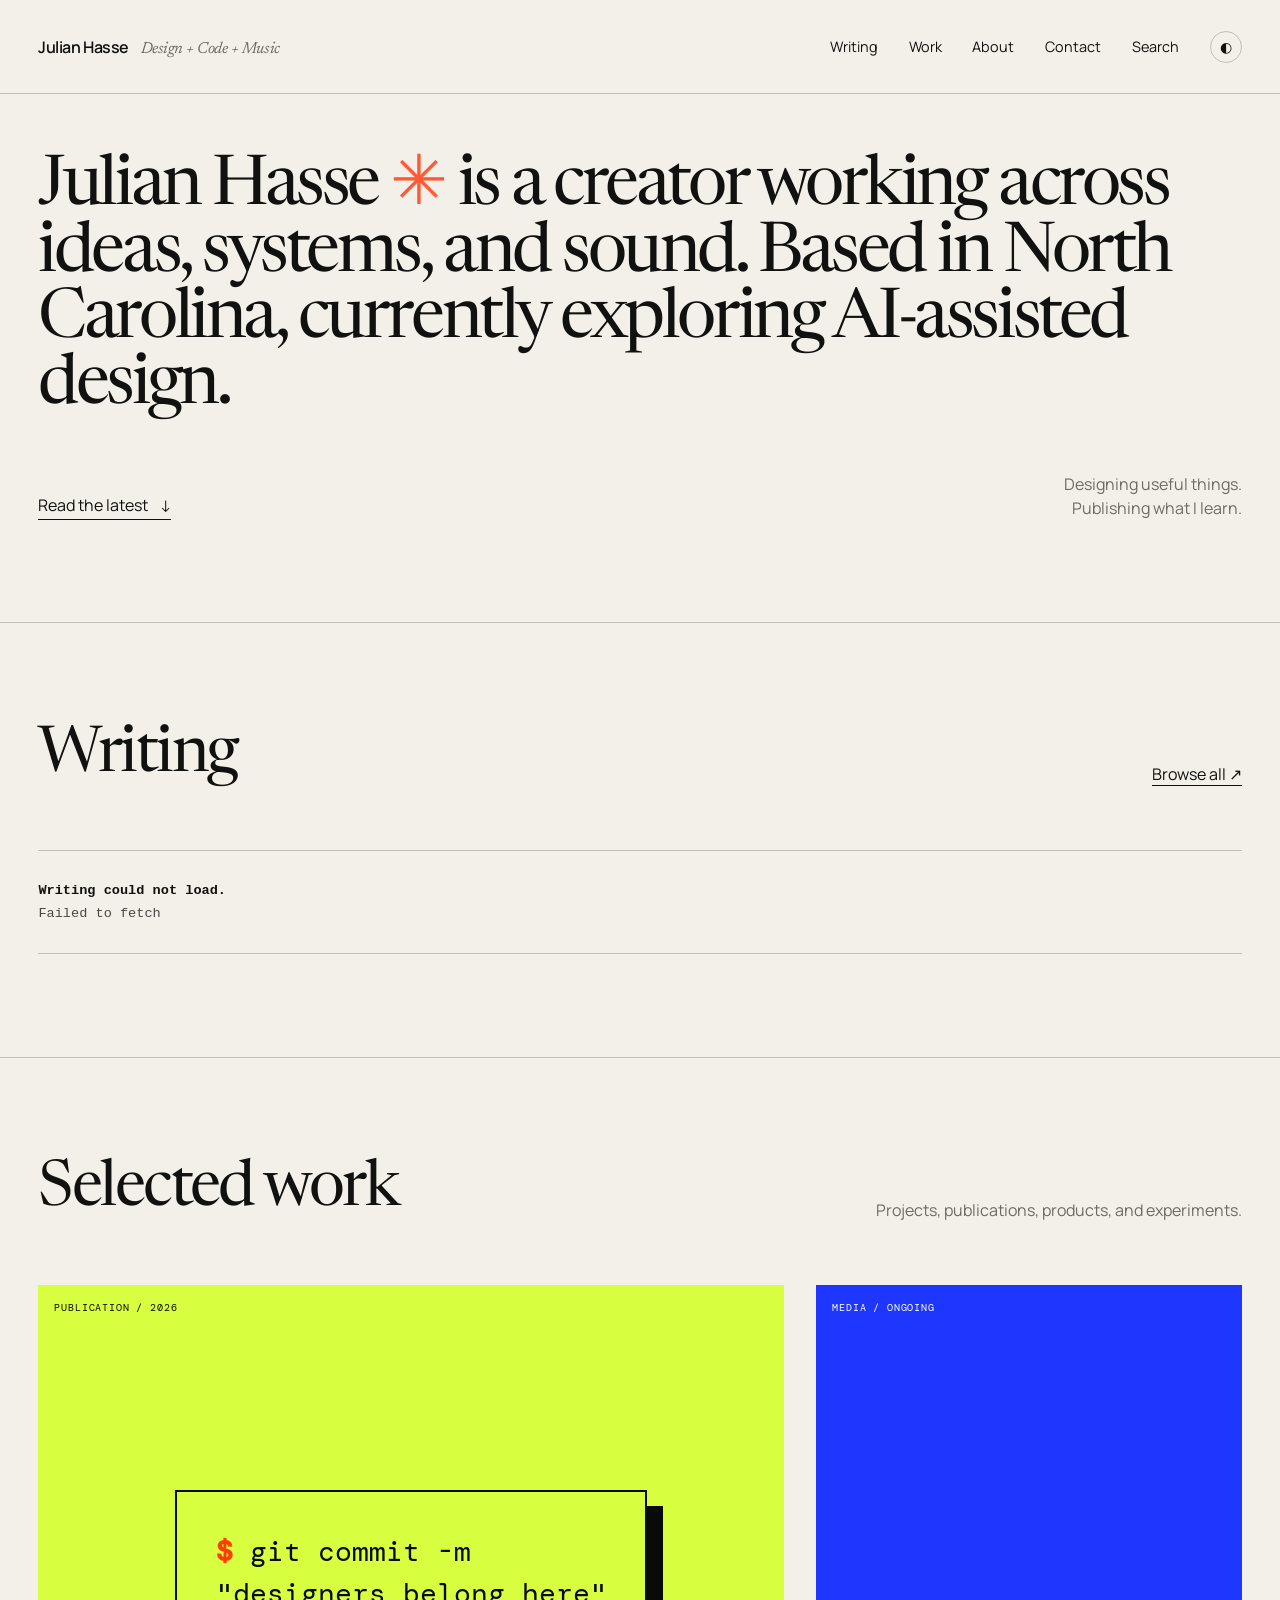
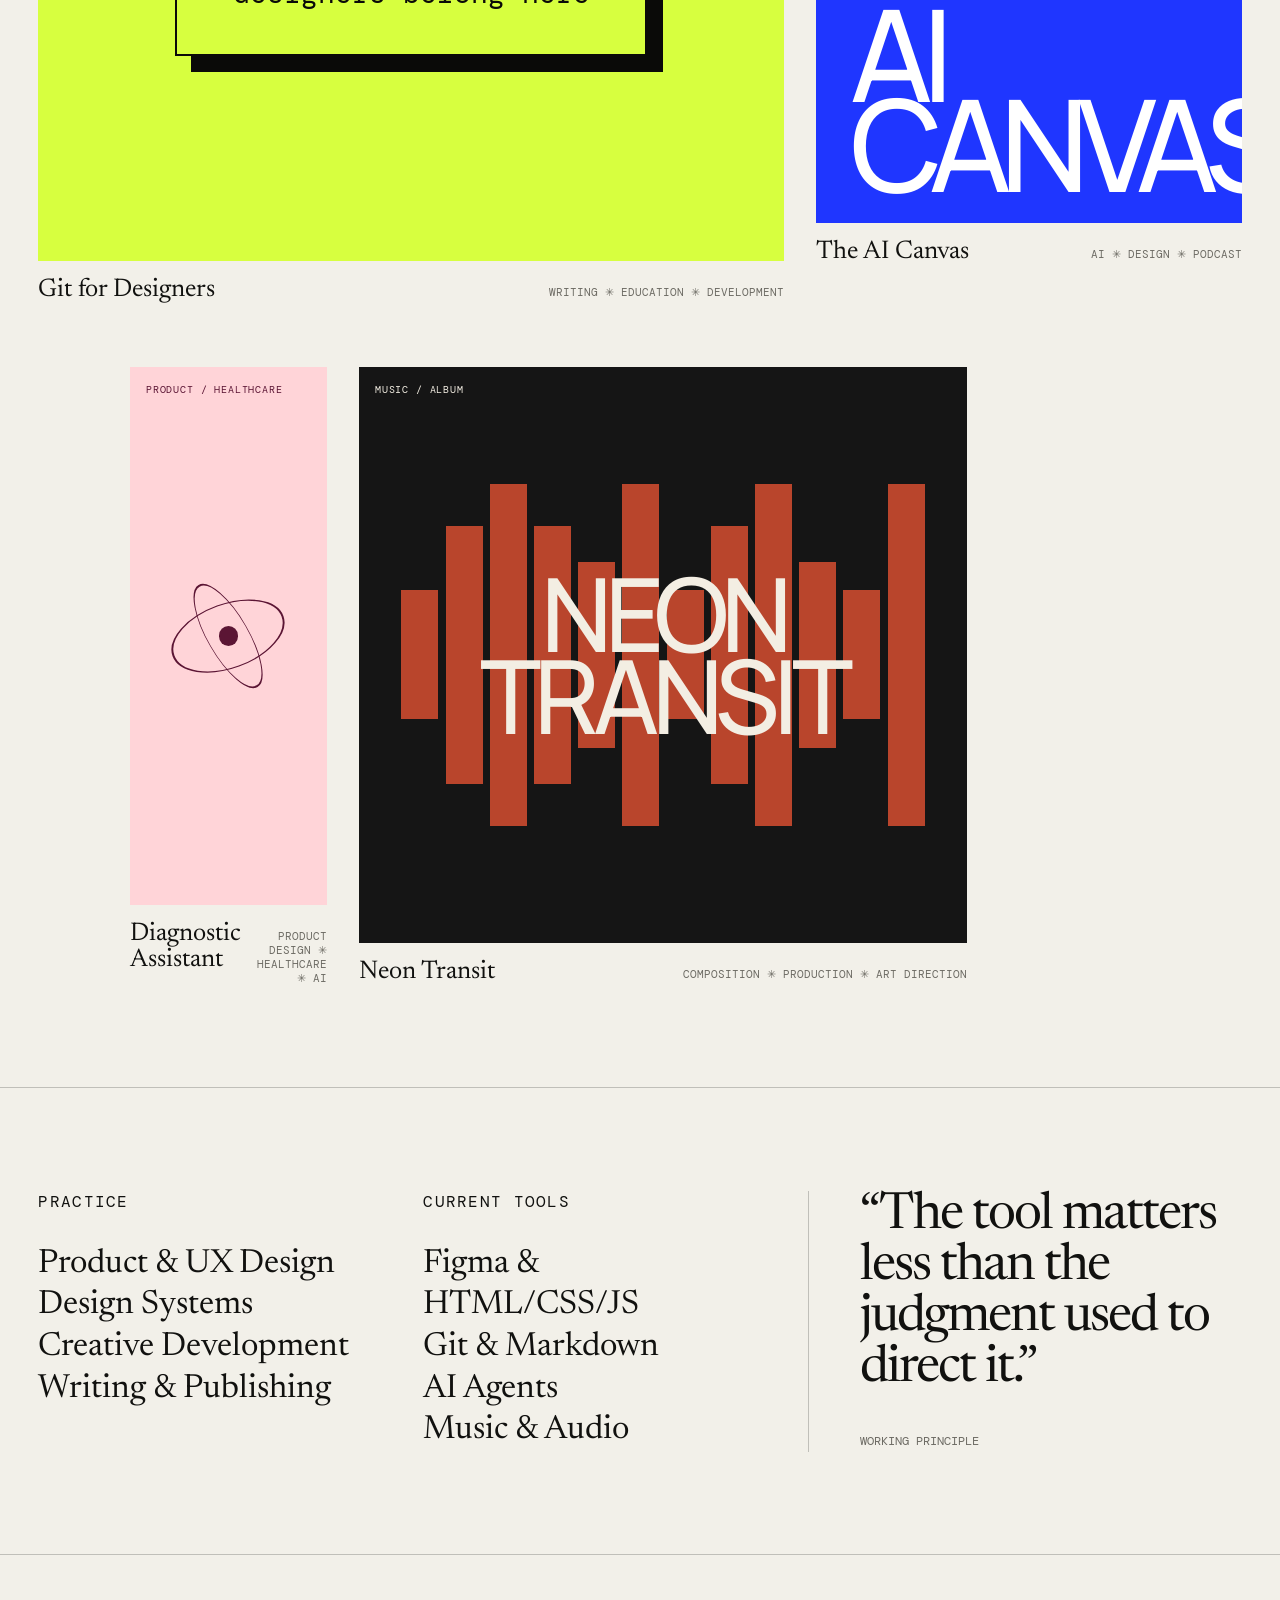
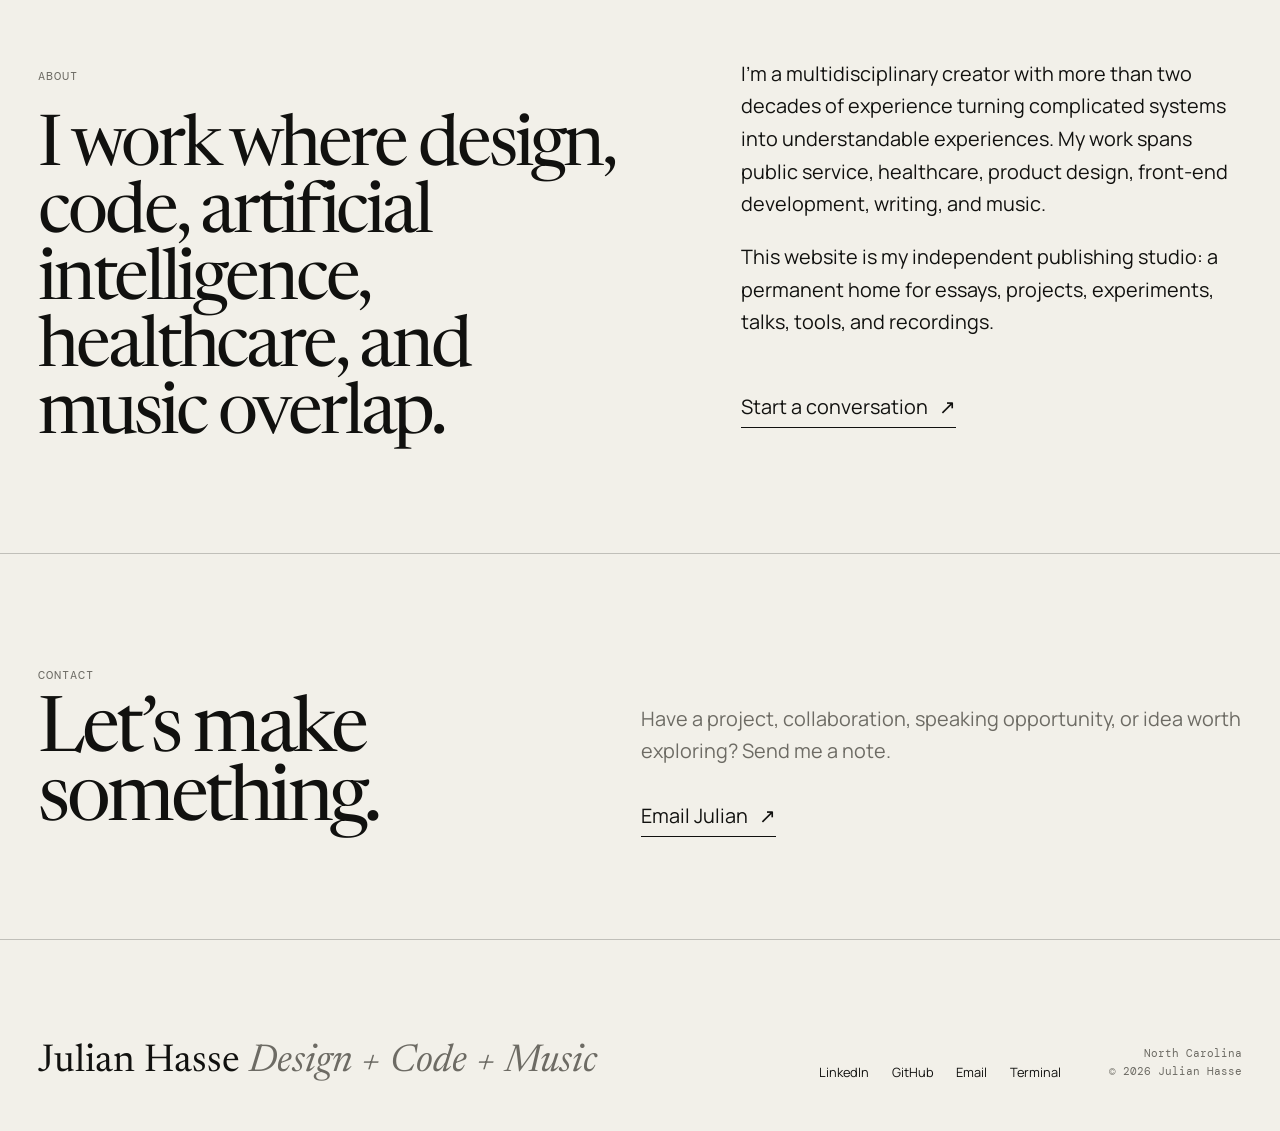
==== index.html @ 6151b8d6 "version 3 of the app" ====
<!DOCTYPE html>

<html data-theme="light" lang="en">
<head>
<meta charset="utf-8"/>
<meta content="width=device-width, initial-scale=1.0" name="viewport"/>
<meta content="Julian Hasse is a creator working across design, technology, AI, healthcare, writing, and music." name="description"/>
<meta content="Julian Hasse | Design + Code + Music" property="og:title"/>
<meta content="Ideas, projects, writing, music, and experiments by Julian Hasse." property="og:description"/>
<meta content="website" property="og:type"/>
<title>Julian Hasse | Design + Code + Music</title>
<link href="https://fonts.googleapis.com" rel="preconnect"/>
<link crossorigin="" href="https://fonts.gstatic.com" rel="preconnect"/>
<link href="https://fonts.googleapis.com/css2?family=DM+Mono:wght@300;400;500&amp;family=Manrope:wght@400;500;600&amp;family=Newsreader:opsz,wght@6..72,400;6..72,500&amp;display=swap" rel="stylesheet"/>
<link href="assets/styles.css" rel="stylesheet"/>
</head>
<body>
<a class="skip-link" href="#main">Skip to content</a>
<header class="site-header shell">
<a aria-label="Julian Hasse home" class="brand" href="#top">
<span>Julian Hasse</span>
<span class="brand-role">Design + Code + Music</span>
</a>
<button aria-controls="site-nav" aria-expanded="false" class="menu-button" type="button">
<span>Menu</span><span aria-hidden="true">↗</span>
</button>
<nav aria-label="Primary navigation" class="site-nav" id="site-nav">
<a href="#writing">Writing</a><a href="#work">Work</a><a href="#about">About</a><a href="#contact">Contact</a><button class="nav-action" data-open-search="" type="button">Search</button>
<button aria-label="Switch color theme" class="icon-button" data-theme-toggle="" type="button">◐</button>
</nav>
</header>
<main id="main">
<section class="hero shell section-pad" id="top">
<h1>
        Julian Hasse <span class="hero-mark">✳</span> is a creator working across
        <a href="#writing">ideas</a>, <a href="#work">systems</a>, and sound. Based in North Carolina,
        currently exploring AI-assisted design.
      </h1>
<div class="hero-footer">
<a class="text-link" href="#writing">Read the latest <span>↓</span></a>
<p>Designing useful things.<br/>Publishing what I learn.</p>
</div>
</section>
<section class="writing shell section-pad section-rule" id="writing">
<div class="section-heading writing-heading">
<h2>Writing</h2>
<button class="filter-trigger" data-open-search="" type="button">Browse all <span>↗</span></button>
</div>
<div aria-live="polite" class="article-list" id="article-list">
<p class="content-status">Loading writing from GitHub…</p>
</div>
</section><section class="shell section-pad section-rule" id="work">
<div class="section-heading">
<h2>Selected work</h2>
<p>Projects, publications, products, and experiments.</p>
</div>
<div class="project-grid" id="project-grid">
<article class="project-card project-card--wide" data-filter="publication design">
<a aria-label="Open Git for Designers project" class="project-visual visual-git" href="#project-git">
<span class="visual-label">Publication / 2026</span>
<span aria-hidden="true" class="terminal-window"><b>$</b> git commit -m<br/>"designers belong here"</span>
</a>
<div class="project-meta">
<h3><a href="#project-git">Git for Designers</a></h3>
<p>Writing ✳ Education ✳ Development</p>
</div>
</article>
<article class="project-card" data-filter="ai design">
<a aria-label="Open The AI Canvas project" class="project-visual visual-canvas" href="#project-canvas">
<span class="visual-label">Media / Ongoing</span>
<span class="canvas-type">AI<br/>CANVAS</span>
</a>
<div class="project-meta">
<h3><a href="#project-canvas">The AI Canvas</a></h3>
<p>AI ✳ Design ✳ Podcast</p>
</div>
</article>
<article class="project-card" data-filter="healthcare design">
<a aria-label="Open Diagnostic Assistant project" class="project-visual visual-health" href="#project-health">
<span class="visual-label">Product / Healthcare</span>
<span class="orbit orbit-one"></span><span class="orbit orbit-two"></span><span class="orbit-dot"></span>
</a>
<div class="project-meta">
<h3><a href="#project-health">Diagnostic Assistant</a></h3>
<p>Product Design ✳ Healthcare ✳ AI</p>
</div>
</article>
<article class="project-card project-card--wide" data-filter="music experiment">
<a aria-label="Open Neon Transit project" class="project-visual visual-music" href="#project-music">
<span class="visual-label">Music / Album</span>
<div aria-hidden="true" class="equalizer">
<i></i><i></i><i></i><i></i><i></i><i></i><i></i><i></i><i></i><i></i><i></i><i></i>
</div>
<span class="music-title">NEON TRANSIT</span>
</a>
<div class="project-meta">
<h3><a href="#project-music">Neon Transit</a></h3>
<p>Composition ✳ Production ✳ Art Direction</p>
</div>
</article>
</div>
</section><section class="capabilities shell section-pad section-rule">
<div class="capability-block">
<h2>Practice</h2>
<ul>
<li>Product &amp; UX Design</li>
<li>Design Systems</li>
<li>Creative Development</li>
<li>Writing &amp; Publishing</li>
</ul>
</div>
<div class="capability-block">
<h2>Current tools</h2>
<ul>
<li>Figma &amp; HTML/CSS/JS</li>
<li>Git &amp; Markdown</li>
<li>AI Agents</li>
<li>Music &amp; Audio</li>
</ul>
</div>
<div class="capability-block capability-block--quote">
<p>“The tool matters less than the judgment used to direct it.”</p>
<span>Working principle</span>
</div>
</section><section class="about shell section-pad section-rule" id="about">
<div>
<p class="eyebrow">About</p>
<h2>I work where design, code, artificial intelligence, healthcare, and music overlap.</h2>
</div>
<div class="about-copy">
<p>I’m a multidisciplinary creator with more than two decades of experience turning complicated systems into understandable experiences. My work spans public service, healthcare, product design, front-end development, writing, and music.</p>
<p>This website is my independent publishing studio: a permanent home for essays, projects, experiments, talks, tools, and recordings.</p>
<a class="text-link" href="mailto:info@julianhasse.com">Start a conversation <span>↗</span></a>
</div>
</section><section class="newsletter shell section-pad section-rule" id="contact">
<div>
<p class="eyebrow">Contact</p>
<h2>Let’s make something.</h2>
</div>
<div class="contact-copy"><p>Have a project, collaboration, speaking opportunity, or idea worth exploring? Send me a note.</p><a class="text-link" href="mailto:info@julianhasse.com">Email Julian <span>↗</span></a></div>
</section></main>
<footer class="site-footer shell section-pad section-rule">
<div class="footer-brand">Julian Hasse <span>Design + Code + Music</span></div>
<div class="footer-links">
<a href="https://www.linkedin.com/in/julianhasse" rel="noreferrer" target="_blank">LinkedIn</a>
<a href="https://github.com/julianhasse" rel="noreferrer" target="_blank">GitHub</a>
<a href="mailto:info@julianhasse.com">Email</a>
<button data-terminal-toggle="" type="button">Terminal</button>
</div>
<p>North Carolina<br/>© 2026 Julian Hasse</p>
</footer>
<dialog class="search-dialog" id="search-dialog">
<div class="dialog-header">
<span>Search the studio</span>
<button aria-label="Close search" data-close-search="" type="button">Close ×</button>
</div>
<label class="search-field">
<span class="sr-only">Search articles and projects</span>
<input autofocus="" id="site-search" placeholder="Try “AI”, “Git”, or “music”" type="search"/>
</label>
<div class="search-results" id="search-results"></div>
</dialog>
<aside aria-hidden="true" class="terminal-panel" id="terminal-panel">
<div class="terminal-header"><span>julian@creator:~</span><button data-terminal-close="" type="button">×</button></div>
<div class="terminal-output" id="terminal-output">
<p>Julian Hasse | Design + Code + Music OS</p>
<p>Type <b>help</b> to view commands.</p>
</div>
<form class="terminal-input" id="terminal-form">
<label for="terminal-command">$</label>
<input autocomplete="off" id="terminal-command" spellcheck="false"/>
</form>
</aside>
<script src="assets/config.js"></script>
<script src="assets/github-content.js"></script>
<script src="assets/site.js"></script>
</body>
</html>
---- assets/styles.css ----
:root {
  --bg: #f2f0e9;
  --surface: #e8e5dc;
  --text: #11110f;
  --muted: #6d6b64;
  --line: rgba(17, 17, 15, .22);
  --accent: #ff5a36;
  --max: 1480px;
  --pad: clamp(1.1rem, 3vw, 3.2rem);
  --serif: "Newsreader", Georgia, serif;
  --sans: "Manrope", Arial, sans-serif;
  --mono: "DM Mono", monospace;
}

html[data-theme="dark"] {
  --bg: #11110f;
  --surface: #1b1b18;
  --text: #f1efe8;
  --muted: #aaa69c;
  --line: rgba(241, 239, 232, .23);
  --accent: #ff6a46;
}

* { box-sizing: border-box; }
html { scroll-behavior: smooth; }
body { margin: 0; background: var(--bg); color: var(--text); font-family: var(--sans); transition: background .25s, color .25s; }
a { color: inherit; text-decoration: none; }
button, input { font: inherit; }
button { color: inherit; }
.shell { width: min(100%, var(--max)); margin-inline: auto; padding-inline: var(--pad); }
.section-pad { padding-top: clamp(4rem, 8vw, 9rem); padding-bottom: clamp(4rem, 8vw, 9rem); }
.section-rule { border-top: 1px solid var(--line); }
.sr-only { position: absolute; width: 1px; height: 1px; padding: 0; margin: -1px; overflow: hidden; clip: rect(0,0,0,0); white-space: nowrap; border: 0; }
.skip-link { position: fixed; left: 1rem; top: -4rem; z-index: 100; background: var(--text); color: var(--bg); padding: .75rem 1rem; }
.skip-link:focus { top: 1rem; }

.site-header { min-height: 94px; display: flex; align-items: center; justify-content: space-between; gap: 2rem; border-bottom: 1px solid var(--line); position: relative; z-index: 10; }
.brand { display: flex; gap: .75rem; align-items: baseline; font-weight: 600; letter-spacing: -.03em; }
.brand-role { color: var(--muted); font-family: var(--serif); font-style: italic; font-weight: 400; }
.site-nav { display: flex; align-items: center; gap: clamp(1rem, 2.4vw, 2.8rem); font-size: .9rem; }
.site-nav a, .nav-action, .icon-button { position: relative; }
.site-nav a::after, .nav-action::after { content: ""; position: absolute; left: 0; bottom: -.35rem; width: 100%; height: 1px; background: currentColor; transform: scaleX(0); transform-origin: right; transition: transform .25s; }
.site-nav a:hover::after, .nav-action:hover::after { transform: scaleX(1); transform-origin: left; }
.nav-action, .icon-button, .menu-button, .filter-trigger, .footer-links button { border: 0; background: transparent; padding: 0; cursor: pointer; }
.icon-button { width: 2rem; height: 2rem; border: 1px solid var(--line); border-radius: 50%; }
.menu-button { display: none; }

.hero { min-height: auto; display: flex; flex-direction: column; justify-content: space-between; padding-top: clamp(.75rem, 1.5vw, 1.5rem); }
.eyebrow { text-transform: uppercase; font-family: var(--mono); font-size: .72rem; letter-spacing: .08em; color: var(--muted); }
.hero h1 { max-width: 1180px; margin: clamp(1rem, 2.5vw, 2.5rem) 0 clamp(2rem, 4vw, 4rem); font-family: var(--serif); font-size: clamp(2.6rem, 5.4vw, 6.3rem); line-height: .96; letter-spacing: -.05em; font-weight: 400; }
.hero h1 a { border-bottom: 0; }
.hero h1 sup { font-family: var(--mono); font-size: .12em; letter-spacing: 0; vertical-align: top; margin-left: .5em; }
.hero-mark { display: inline-block; color: var(--accent); font-family: var(--sans); animation: spin 14s linear infinite; }
@keyframes spin { to { transform: rotate(360deg); } }
.hero-footer { display: flex; align-items: end; justify-content: space-between; gap: 2rem; }
.hero-footer p { margin: 0; color: var(--muted); text-align: right; line-height: 1.5; }
.text-link { display: inline-flex; gap: .7rem; align-items: center; border-bottom: 1px solid currentColor; padding-bottom: .2rem; }

.section-heading { display: flex; align-items: end; justify-content: space-between; gap: 2rem; margin-bottom: clamp(2.5rem, 5vw, 5rem); }
.section-heading h2 { margin: 0; font: 400 clamp(2.3rem, 5vw, 5.5rem)/.95 var(--serif); letter-spacing: -.04em; }
.section-heading p { margin: 0; color: var(--muted); }
.project-grid { display: grid; grid-template-columns: repeat(12, 1fr); gap: clamp(2.5rem, 5vw, 7rem) clamp(1rem, 2.5vw, 2.5rem); }
.project-card { grid-column: span 5; }
.project-card:nth-child(3) { grid-column-start: 2; }
.project-card--wide { grid-column: span 7; }
.project-visual { min-height: clamp(290px, 45vw, 680px); position: relative; display: flex; overflow: hidden; isolation: isolate; }
.project-card:not(.project-card--wide) .project-visual { min-height: clamp(330px, 42vw, 620px); }
.visual-label { position: absolute; z-index: 2; top: 1rem; left: 1rem; font: .65rem var(--mono); text-transform: uppercase; letter-spacing: .08em; }
.project-meta { display: flex; align-items: baseline; justify-content: space-between; gap: 1rem; margin-top: 1rem; }
.project-meta h3 { margin: 0; font: 400 clamp(1.45rem, 2vw, 2.2rem) var(--serif); }
.project-meta p { margin: 0; color: var(--muted); font: .68rem var(--mono); text-align: right; text-transform: uppercase; }
.project-visual::after { content: ""; position: absolute; inset: 0; background: rgba(0,0,0,.08); opacity: 0; transition: opacity .35s; }
.project-visual:hover::after { opacity: 1; }
.visual-git { background: #d7ff3f; color: #0a0a08; align-items: center; justify-content: center; }
.terminal-window { border: 2px solid currentColor; padding: clamp(1.2rem, 3vw, 2.5rem); font: clamp(1rem, 2.2vw, 2.2rem)/1.5 var(--mono); box-shadow: 16px 16px 0 currentColor; }
.terminal-window b { color: #ff3c00; }
.visual-canvas { background: #1f36ff; color: white; align-items: end; padding: 8%; }
.canvas-type { font: 500 clamp(4rem, 10vw, 9rem)/.7 var(--sans); letter-spacing: -.09em; }
.visual-health { background: #ffd4d8; color: #5b1534; align-items: center; justify-content: center; }
.orbit { position: absolute; width: 60%; aspect-ratio: 1; border: 2px solid currentColor; border-radius: 50%; }
.orbit-two { transform: rotate(60deg) scaleY(.35); }
.orbit-one { transform: rotate(-20deg) scaleY(.55); }
.orbit-dot { width: 10%; aspect-ratio: 1; border-radius: 50%; background: currentColor; box-shadow: 9rem -5rem 0 -18px currentColor, -8rem 5rem 0 -22px currentColor; }
.visual-music { background: #151515; color: #f3eee3; align-items: center; justify-content: center; }
.equalizer { position: absolute; inset: 15% 7%; display: flex; gap: 1.4%; align-items: center; opacity: .7; }
.equalizer i { display: block; flex: 1; background: #ff5a36; height: calc(12% + var(--h, 20%)); }
.equalizer i:nth-child(2n) { --h: 52%; }.equalizer i:nth-child(3n) { --h: 73%; }.equalizer i:nth-child(5n) { --h: 34%; }
.music-title { position: relative; z-index: 1; font: 500 clamp(2.4rem, 8vw, 7.5rem)/.8 var(--sans); letter-spacing: -.07em; text-align: center; }

.capabilities { display: grid; grid-template-columns: 1fr 1fr 1.35fr; gap: clamp(2rem, 5vw, 8rem); }
.capability-block h2 { margin: 0 0 2rem; font: 400 1rem var(--mono); text-transform: uppercase; letter-spacing: .08em; }
.capability-block ul { list-style: none; margin: 0; padding: 0; font: 400 clamp(1.5rem, 2.6vw, 3rem)/1.25 var(--serif); }
.capability-block--quote { border-left: 1px solid var(--line); padding-left: clamp(1.5rem, 4vw, 4rem); }
.capability-block--quote p { margin: 0 0 2rem; font: 400 clamp(2rem, 4vw, 4.8rem)/1 var(--serif); letter-spacing: -.04em; }
.capability-block--quote span { color: var(--muted); font: .75rem var(--mono); text-transform: uppercase; }

.filter-trigger { border-bottom: 1px solid currentColor; cursor: pointer; }
.article-row { border-top: 1px solid var(--line); }
.article-row:last-child { border-bottom: 1px solid var(--line); }
.article-row a { display: grid; grid-template-columns: 60px 1fr auto 30px; gap: 1rem; align-items: center; padding: clamp(1.5rem, 3vw, 3rem) 0; transition: padding .25s, opacity .25s; }
.article-row a:hover { padding-left: .8rem; padding-right: .8rem; }
.article-index, .article-row time { font: .68rem var(--mono); color: var(--muted); text-transform: uppercase; }
.article-row h3 { margin: 0; font: 400 clamp(1.55rem, 3.2vw, 4rem)/.95 var(--serif); letter-spacing: -.035em; }
.article-row h3 em { color: var(--muted); font-weight: 400; }
.article-arrow { font-size: 1.4rem; }

.about { display: grid; grid-template-columns: 1.2fr 1fr; gap: clamp(3rem, 8vw, 12rem); }
.about h2 { margin: 2rem 0 0; font: 400 clamp(2.8rem, 5.5vw, 6.5rem)/.95 var(--serif); letter-spacing: -.045em; }
.about-copy { font-size: clamp(1.1rem, 1.55vw, 1.45rem); line-height: 1.65; }
.about-copy p:first-child { margin-top: 0; }
.about-copy .text-link { margin-top: 2rem; }
.newsletter { display: grid; grid-template-columns: 1fr 1.2fr; gap: clamp(3rem, 8vw, 12rem); align-items: end; }
.newsletter h2 { margin: 1rem 0 0; font: 400 clamp(3rem, 6vw, 7rem)/.9 var(--serif); letter-spacing: -.05em; }
.newsletter-form label { display: block; max-width: 530px; margin-bottom: 2rem; color: var(--muted); line-height: 1.5; }
.email-field { display: flex; border-bottom: 1px solid var(--text); }
.email-field input { flex: 1; min-width: 0; border: 0; background: transparent; color: var(--text); padding: 1rem 0; outline: 0; font-size: 1.1rem; }
.email-field button { border: 0; background: transparent; color: var(--text); cursor: pointer; }
.form-status { min-height: 1.5em; font: .75rem var(--mono); color: var(--muted); }

.site-footer { display: grid; grid-template-columns: 1fr auto auto; gap: 3rem; align-items: end; padding-bottom: 3rem; }
.footer-brand { font: 400 clamp(1.6rem, 3vw, 3rem) var(--serif); }
.footer-brand span { color: var(--muted); font-style: italic; }
.footer-links { display: flex; flex-wrap: wrap; gap: 1.4rem; font-size: .8rem; }
.site-footer p { margin: 0; color: var(--muted); font: .7rem/1.6 var(--mono); text-align: right; }

.search-dialog { width: min(900px, calc(100% - 2rem)); max-height: 80vh; border: 1px solid var(--line); background: var(--bg); color: var(--text); padding: 0; box-shadow: 0 30px 90px rgba(0,0,0,.28); }
.search-dialog::backdrop { background: rgba(0,0,0,.55); backdrop-filter: blur(6px); }
.dialog-header { display: flex; justify-content: space-between; border-bottom: 1px solid var(--line); padding: 1rem 1.2rem; font: .72rem var(--mono); text-transform: uppercase; }
.dialog-header button { border: 0; background: transparent; color: inherit; cursor: pointer; }
.search-field input { width: 100%; border: 0; border-bottom: 1px solid var(--line); background: transparent; color: inherit; padding: 1.5rem 1.2rem; outline: 0; font: 400 clamp(1.4rem, 3vw, 2.5rem) var(--serif); }
.search-results { padding: .5rem 1.2rem 1.2rem; overflow: auto; }
.search-result { display: grid; grid-template-columns: 1fr auto; gap: 2rem; padding: 1rem 0; border-bottom: 1px solid var(--line); }
.search-result small { color: var(--muted); font: .65rem var(--mono); text-transform: uppercase; }
.empty-state { color: var(--muted); padding: 2rem 0; }

.terminal-panel { position: fixed; z-index: 50; right: 1rem; bottom: 1rem; width: min(660px, calc(100% - 2rem)); height: min(450px, calc(100svh - 2rem)); display: none; flex-direction: column; background: #0a0c09; color: #d9ff45; border: 1px solid #56631f; box-shadow: 0 20px 60px rgba(0,0,0,.4); font: .84rem/1.6 var(--mono); }
.terminal-panel.is-open { display: flex; }
.terminal-header { display: flex; justify-content: space-between; padding: .65rem .8rem; border-bottom: 1px solid #56631f; }
.terminal-header button { color: inherit; border: 0; background: transparent; cursor: pointer; }
.terminal-output { flex: 1; overflow: auto; padding: .8rem; }
.terminal-output p { margin: 0 0 .4rem; }
.terminal-input { display: flex; gap: .6rem; border-top: 1px solid #56631f; padding: .75rem .8rem; }
.terminal-input input { flex: 1; border: 0; outline: 0; background: transparent; color: inherit; font: inherit; }

.article-page { max-width: 1100px; padding-top: clamp(4rem, 9vw, 9rem); padding-bottom: clamp(5rem, 10vw, 10rem); }
.article-header { margin-bottom: clamp(4rem, 8vw, 8rem); }
.article-kicker { font: .7rem var(--mono); text-transform: uppercase; color: var(--muted); }
.article-header h1 { margin: 1.5rem 0; font: 400 clamp(3.3rem, 8vw, 8rem)/.88 var(--serif); letter-spacing: -.055em; }
.article-deck { max-width: 750px; font: 400 clamp(1.35rem, 2.4vw, 2.2rem)/1.25 var(--serif); color: var(--muted); }
.article-byline { display: flex; gap: 1rem; margin-top: 2rem; font: .72rem var(--mono); text-transform: uppercase; }
.article-body { max-width: 760px; margin-left: auto; font: 400 clamp(1.1rem, 1.6vw, 1.3rem)/1.75 var(--sans); }
.article-body h2 { margin-top: 3.2rem; font: 400 clamp(2rem, 4vw, 3.5rem)/1 var(--serif); letter-spacing: -.035em; }
.article-body h3 { margin-top: 2.5rem; font-size: 1.25rem; }
.article-body blockquote { margin: 3rem 0; padding-left: 1.5rem; border-left: 3px solid var(--accent); font: 400 clamp(1.6rem, 3vw, 2.5rem)/1.15 var(--serif); }
.article-body pre { overflow: auto; background: #0a0c09; color: #d9ff45; padding: 1.3rem; font: .85rem/1.6 var(--mono); }
.article-body code { font-family: var(--mono); }
.article-body img { max-width: 100%; }
.article-loading { min-height: 70vh; display: grid; place-items: center; color: var(--muted); font-family: var(--mono); }

@media (max-width: 800px) {
  .menu-button { display: flex; gap: .5rem; }
  .site-nav:not(.article-nav) { position: absolute; left: var(--pad); right: var(--pad); top: 78px; display: none; flex-direction: column; align-items: stretch; background: var(--bg); border: 1px solid var(--line); padding: 1.2rem; }
  .site-nav.is-open { display: flex; }
  .hero h1 { font-size: clamp(2.5rem, 11vw, 4.8rem); }
  .project-grid { display: block; }
  .project-card { margin-bottom: 4rem; }
  .project-meta { display: block; }
  .project-meta p { margin-top: .5rem; text-align: left; }
  .capabilities, .about, .newsletter { grid-template-columns: 1fr; }
  .capability-block--quote { border-left: 0; border-top: 1px solid var(--line); padding: 2rem 0 0; }
  .article-row a { grid-template-columns: 35px 1fr 24px; }
  .article-row time { display: none; }
  .site-footer { grid-template-columns: 1fr; align-items: start; }
  .site-footer p { text-align: left; }
}

@media (prefers-reduced-motion: reduce) {
  *, *::before, *::after { scroll-behavior: auto !important; animation-duration: .01ms !important; animation-iteration-count: 1 !important; transition-duration: .01ms !important; }
}

.content-status,
.content-error {
  padding: 2rem 0;
  font-family: var(--font-mono, monospace);
  font-size: .85rem;
}
.content-error {
  border-top: 1px solid var(--line);
  border-bottom: 1px solid var(--line);
}
.content-error p { margin: .5rem 0 0; opacity: .75; }
.article-cover { margin: 0 0 clamp(2rem, 6vw, 5rem); }
.article-cover img { display: block; width: 100%; height: auto; }

.contact-copy { align-self: end; max-width: 620px; font-size: clamp(1.1rem, 1.55vw, 1.45rem); line-height: 1.65; }
.contact-copy p { margin: 0 0 2rem; color: var(--muted); }
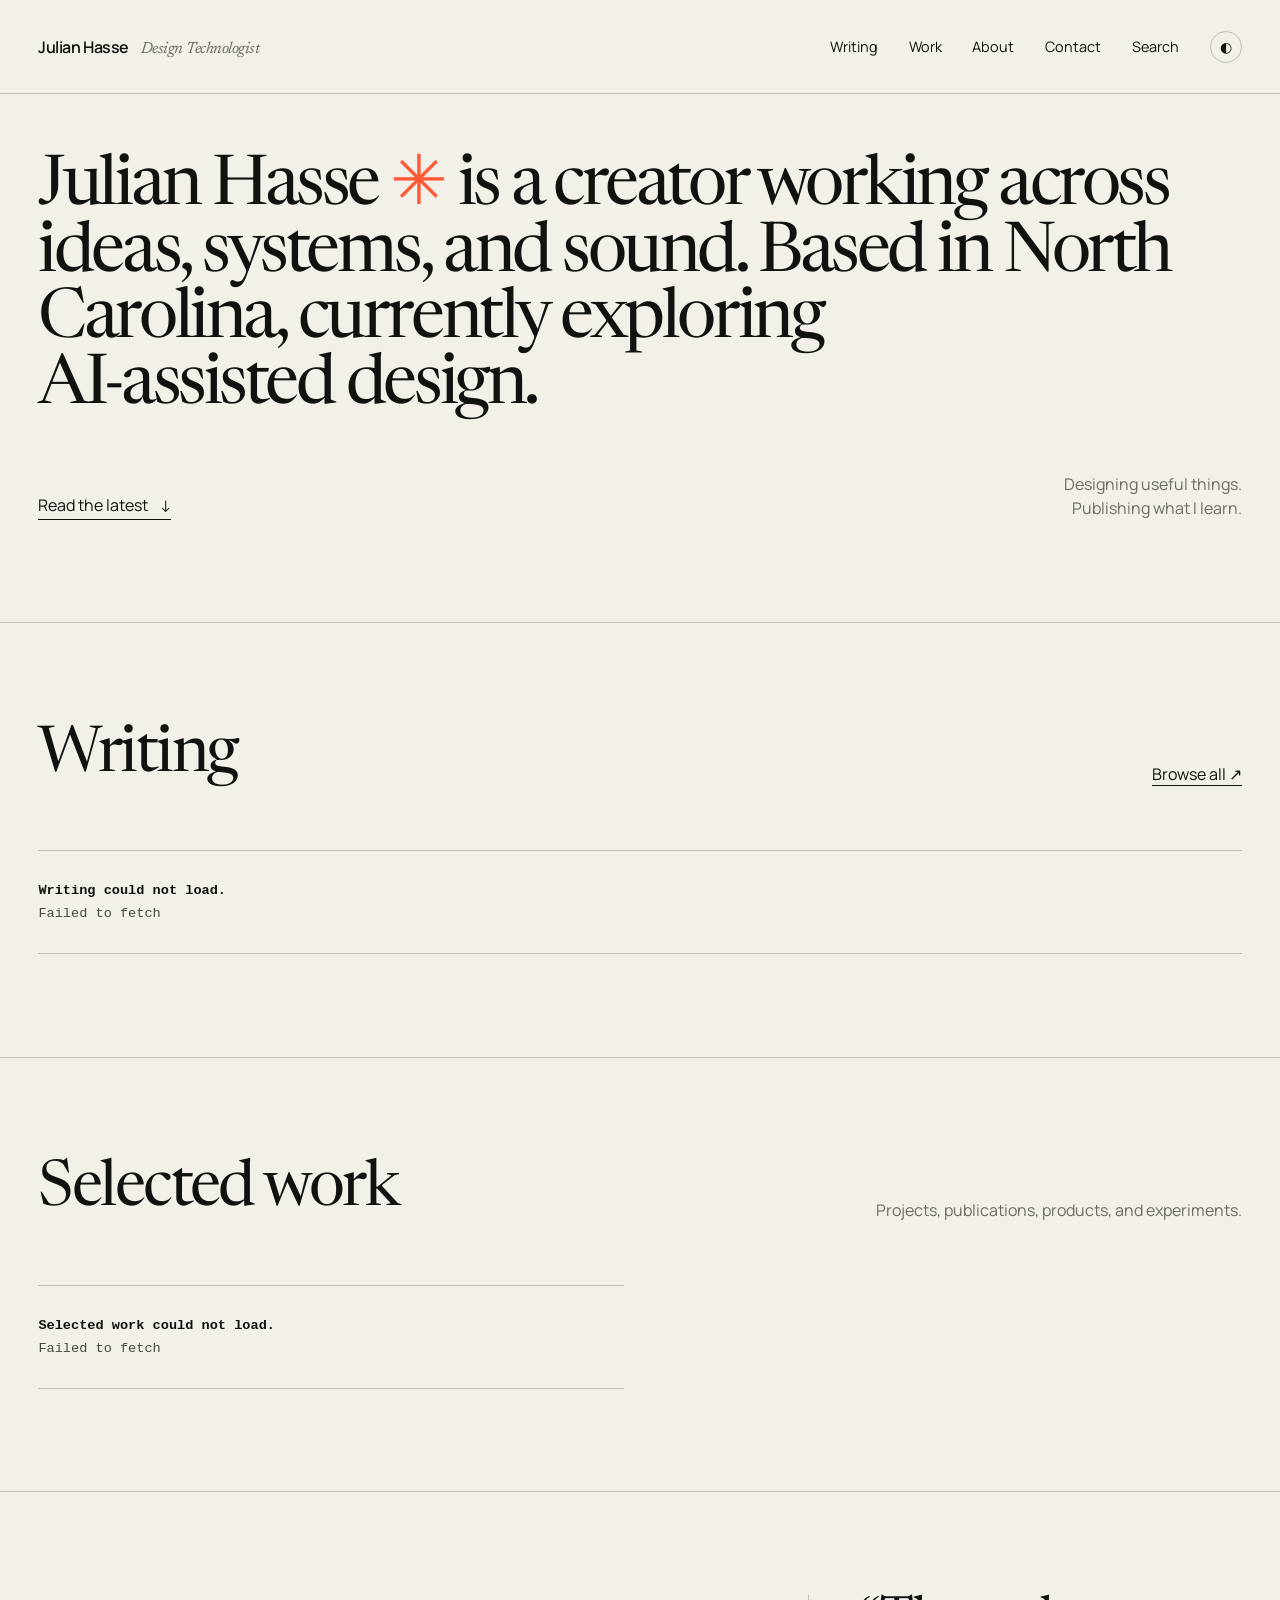
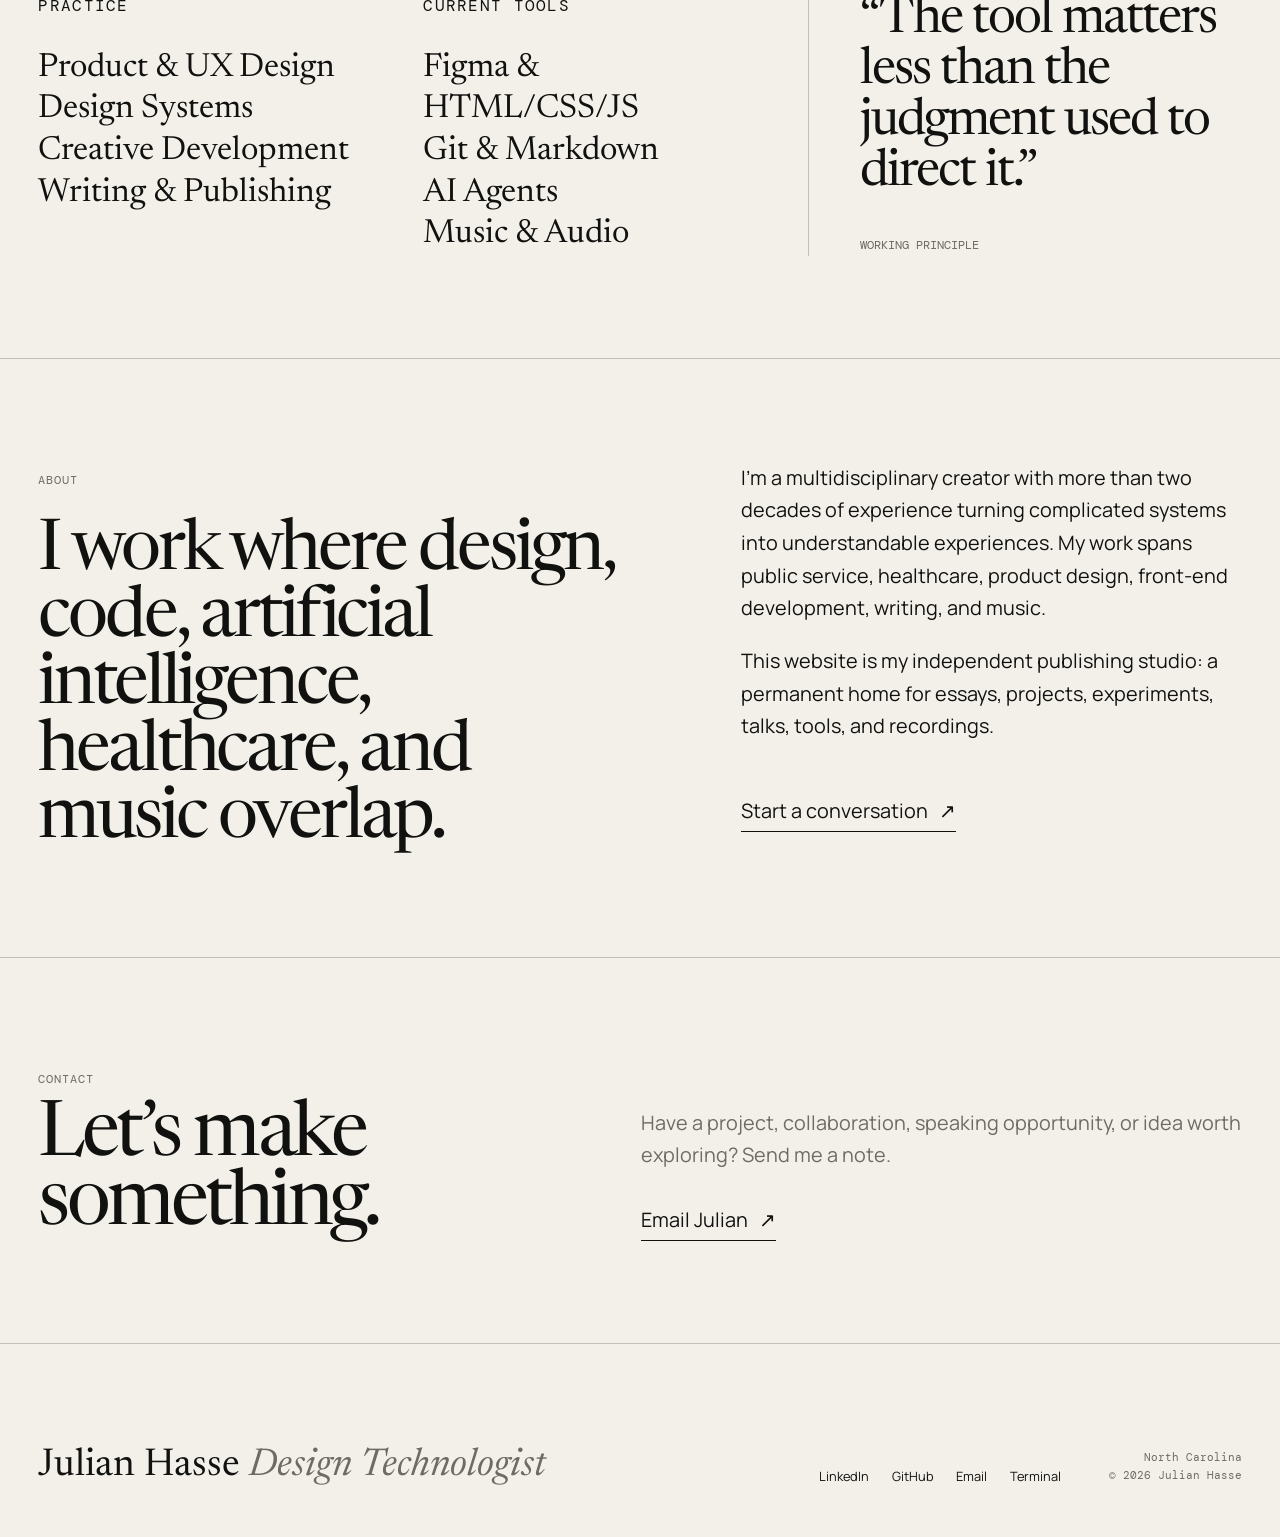
==== commit d56cf3ed: "V5, changed content and work folders as a result of an improvement I suggested" ====
--- a/index.html
+++ b/index.html
@@ -5,10 +5,10 @@
 <meta charset="utf-8"/>
 <meta content="width=device-width, initial-scale=1.0" name="viewport"/>
 <meta content="Julian Hasse is a creator working across design, technology, AI, healthcare, writing, and music." name="description"/>
-<meta content="Julian Hasse | Design + Code + Music" property="og:title"/>
+<meta content="Julian Hasse | Design Technologist" property="og:title"/>
 <meta content="Ideas, projects, writing, music, and experiments by Julian Hasse." property="og:description"/>
 <meta content="website" property="og:type"/>
-<title>Julian Hasse | Design + Code + Music</title>
+<title>Julian Hasse | Design Technologist</title>
 <link href="https://fonts.googleapis.com" rel="preconnect"/>
 <link crossorigin="" href="https://fonts.gstatic.com" rel="preconnect"/>
 <link href="https://fonts.googleapis.com/css2?family=DM+Mono:wght@300;400;500&amp;family=Manrope:wght@400;500;600&amp;family=Newsreader:opsz,wght@6..72,400;6..72,500&amp;display=swap" rel="stylesheet"/>
@@ -19,7 +19,7 @@
 <header class="site-header shell">
 <a aria-label="Julian Hasse home" class="brand" href="#top">
 <span>Julian Hasse</span>
-<span class="brand-role">Design + Code + Music</span>
+<span class="brand-role">Design Technologist</span>
 </a>
 <button aria-controls="site-nav" aria-expanded="false" class="menu-button" type="button">
 <span>Menu</span><span aria-hidden="true">↗</span>
@@ -34,7 +34,7 @@
 <h1>
         Julian Hasse <span class="hero-mark">✳</span> is a creator working across
         <a href="#writing">ideas</a>, <a href="#work">systems</a>, and sound. Based in North Carolina,
-        currently exploring AI-assisted design.
+        currently exploring<br/><span class="hero-nowrap">AI-assisted design.</span>
       </h1>
 <div class="hero-footer">
 <a class="text-link" href="#writing">Read the latest <span>↓</span></a>
@@ -55,49 +55,7 @@
 <p>Projects, publications, products, and experiments.</p>
 </div>
 <div class="project-grid" id="project-grid">
-<article class="project-card project-card--wide" data-filter="publication design">
-<a aria-label="Open Git for Designers project" class="project-visual visual-git" href="#project-git">
-<span class="visual-label">Publication / 2026</span>
-<span aria-hidden="true" class="terminal-window"><b>$</b> git commit -m<br/>"designers belong here"</span>
-</a>
-<div class="project-meta">
-<h3><a href="#project-git">Git for Designers</a></h3>
-<p>Writing ✳ Education ✳ Development</p>
-</div>
-</article>
-<article class="project-card" data-filter="ai design">
-<a aria-label="Open The AI Canvas project" class="project-visual visual-canvas" href="#project-canvas">
-<span class="visual-label">Media / Ongoing</span>
-<span class="canvas-type">AI<br/>CANVAS</span>
-</a>
-<div class="project-meta">
-<h3><a href="#project-canvas">The AI Canvas</a></h3>
-<p>AI ✳ Design ✳ Podcast</p>
-</div>
-</article>
-<article class="project-card" data-filter="healthcare design">
-<a aria-label="Open Diagnostic Assistant project" class="project-visual visual-health" href="#project-health">
-<span class="visual-label">Product / Healthcare</span>
-<span class="orbit orbit-one"></span><span class="orbit orbit-two"></span><span class="orbit-dot"></span>
-</a>
-<div class="project-meta">
-<h3><a href="#project-health">Diagnostic Assistant</a></h3>
-<p>Product Design ✳ Healthcare ✳ AI</p>
-</div>
-</article>
-<article class="project-card project-card--wide" data-filter="music experiment">
-<a aria-label="Open Neon Transit project" class="project-visual visual-music" href="#project-music">
-<span class="visual-label">Music / Album</span>
-<div aria-hidden="true" class="equalizer">
-<i></i><i></i><i></i><i></i><i></i><i></i><i></i><i></i><i></i><i></i><i></i><i></i>
-</div>
-<span class="music-title">NEON TRANSIT</span>
-</a>
-<div class="project-meta">
-<h3><a href="#project-music">Neon Transit</a></h3>
-<p>Composition ✳ Production ✳ Art Direction</p>
-</div>
-</article>
+<p class="content-status">Loading selected work from GitHub…</p>
 </div>
 </section><section class="capabilities shell section-pad section-rule">
 <div class="capability-block">
@@ -140,7 +98,7 @@
 <div class="contact-copy"><p>Have a project, collaboration, speaking opportunity, or idea worth exploring? Send me a note.</p><a class="text-link" href="mailto:info@julianhasse.com">Email Julian <span>↗</span></a></div>
 </section></main>
 <footer class="site-footer shell section-pad section-rule">
-<div class="footer-brand">Julian Hasse <span>Design + Code + Music</span></div>
+<div class="footer-brand">Julian Hasse <span>Design Technologist</span></div>
 <div class="footer-links">
 <a href="https://www.linkedin.com/in/julianhasse" rel="noreferrer" target="_blank">LinkedIn</a>
 <a href="https://github.com/julianhasse" rel="noreferrer" target="_blank">GitHub</a>
@@ -163,7 +121,7 @@
 <aside aria-hidden="true" class="terminal-panel" id="terminal-panel">
 <div class="terminal-header"><span>julian@creator:~</span><button data-terminal-close="" type="button">×</button></div>
 <div class="terminal-output" id="terminal-output">
-<p>Julian Hasse | Design + Code + Music OS</p>
+<p>Julian Hasse | Design Technologist OS</p>
 <p>Type <b>help</b> to view commands.</p>
 </div>
 <form class="terminal-input" id="terminal-form">
--- a/assets/styles.css
+++ b/assets/styles.css
@@ -51,6 +51,7 @@
 .hero h1 a { border-bottom: 0; }
 .hero h1 sup { font-family: var(--mono); font-size: .12em; letter-spacing: 0; vertical-align: top; margin-left: .5em; }
 .hero-mark { display: inline-block; color: var(--accent); font-family: var(--sans); animation: spin 14s linear infinite; }
+.hero-nowrap { white-space: nowrap; }
 @keyframes spin { to { transform: rotate(360deg); } }
 .hero-footer { display: flex; align-items: end; justify-content: space-between; gap: 2rem; }
 .hero-footer p { margin: 0; color: var(--muted); text-align: right; line-height: 1.5; }
@@ -59,18 +60,86 @@
 .section-heading { display: flex; align-items: end; justify-content: space-between; gap: 2rem; margin-bottom: clamp(2.5rem, 5vw, 5rem); }
 .section-heading h2 { margin: 0; font: 400 clamp(2.3rem, 5vw, 5.5rem)/.95 var(--serif); letter-spacing: -.04em; }
 .section-heading p { margin: 0; color: var(--muted); }
-.project-grid { display: grid; grid-template-columns: repeat(12, 1fr); gap: clamp(2.5rem, 5vw, 7rem) clamp(1rem, 2.5vw, 2.5rem); }
-.project-card { grid-column: span 5; }
-.project-card:nth-child(3) { grid-column-start: 2; }
-.project-card--wide { grid-column: span 7; }
-.project-visual { min-height: clamp(290px, 45vw, 680px); position: relative; display: flex; overflow: hidden; isolation: isolate; }
-.project-card:not(.project-card--wide) .project-visual { min-height: clamp(330px, 42vw, 620px); }
-.visual-label { position: absolute; z-index: 2; top: 1rem; left: 1rem; font: .65rem var(--mono); text-transform: uppercase; letter-spacing: .08em; }
-.project-meta { display: flex; align-items: baseline; justify-content: space-between; gap: 1rem; margin-top: 1rem; }
-.project-meta h3 { margin: 0; font: 400 clamp(1.45rem, 2vw, 2.2rem) var(--serif); }
-.project-meta p { margin: 0; color: var(--muted); font: .68rem var(--mono); text-align: right; text-transform: uppercase; }
-.project-visual::after { content: ""; position: absolute; inset: 0; background: rgba(0,0,0,.08); opacity: 0; transition: opacity .35s; }
-.project-visual:hover::after { opacity: 1; }
+
+.project-grid {
+  display: grid;
+  grid-template-columns: repeat(2, minmax(0, 1fr));
+  gap: clamp(1.25rem, 2.5vw, 2.5rem);
+}
+.project-card,
+.project-card--wide,
+.project-card:nth-child(3) {
+  grid-column: auto;
+}
+.project-card {
+  min-width: 0;
+  border: 1px solid var(--line);
+  border-radius: 24px;
+  overflow: hidden;
+  background: var(--surface);
+  transition: transform .3s ease, box-shadow .3s ease, border-color .3s ease;
+}
+.project-card:hover,
+.project-card:focus-within {
+  transform: translateY(-6px);
+  border-color: var(--text);
+  box-shadow: 0 18px 45px rgba(0,0,0,.13);
+}
+.project-visual,
+.project-card:not(.project-card--wide) .project-visual {
+  min-height: 0;
+  height: clamp(310px, 34vw, 520px);
+  position: relative;
+  display: flex;
+  overflow: hidden;
+  isolation: isolate;
+  border-radius: 23px 23px 0 0;
+}
+.project-badges {
+  position: absolute;
+  z-index: 4;
+  top: 1rem;
+  left: 1rem;
+  right: 1rem;
+  display: flex;
+  flex-wrap: wrap;
+  gap: .45rem;
+}
+.project-badges span {
+  display: inline-flex;
+  align-items: center;
+  min-height: 28px;
+  padding: .35rem .65rem;
+  border: 1px solid currentColor;
+  border-radius: 999px;
+  background: color-mix(in srgb, currentColor 9%, transparent);
+  backdrop-filter: blur(8px);
+  font: 500 .62rem var(--mono);
+  text-transform: uppercase;
+  letter-spacing: .07em;
+}
+.project-meta {
+  min-height: 132px;
+  display: flex;
+  flex-direction: column;
+  justify-content: space-between;
+  gap: 1.2rem;
+  padding: 1.35rem 1.4rem 1.5rem;
+  margin: 0;
+  transition: background .3s ease, color .3s ease;
+}
+.project-meta h3 { margin: 0; font: 400 clamp(1.55rem, 2.2vw, 2.35rem)/1 var(--serif); }
+.project-meta p { margin: 0; color: var(--muted); font: .68rem/1.5 var(--mono); text-align: left; text-transform: uppercase; transition: color .3s ease; }
+.project-card:hover .project-meta,
+.project-card:focus-within .project-meta { background: var(--text); color: var(--bg); }
+.project-card:hover .project-meta p,
+.project-card:focus-within .project-meta p { color: color-mix(in srgb, var(--bg) 72%, transparent); }
+.project-visual::after { content: ""; position: absolute; inset: 0; z-index: 2; background: rgba(0,0,0,.22); opacity: 0; transition: opacity .35s; pointer-events: none; }
+.project-card:hover .project-visual::after,
+.project-card:focus-within .project-visual::after { opacity: 1; }
+.project-card .project-visual > *:not(.project-badges) { transition: transform .45s ease; }
+.project-card:hover .project-visual > *:not(.project-badges),
+.project-card:focus-within .project-visual > *:not(.project-badges) { transform: scale(1.035); }
 .visual-git { background: #d7ff3f; color: #0a0a08; align-items: center; justify-content: center; }
 .terminal-window { border: 2px solid currentColor; padding: clamp(1.2rem, 3vw, 2.5rem); font: clamp(1rem, 2.2vw, 2.2rem)/1.5 var(--mono); box-shadow: 16px 16px 0 currentColor; }
 .terminal-window b { color: #ff3c00; }
@@ -162,10 +231,10 @@
   .site-nav:not(.article-nav) { position: absolute; left: var(--pad); right: var(--pad); top: 78px; display: none; flex-direction: column; align-items: stretch; background: var(--bg); border: 1px solid var(--line); padding: 1.2rem; }
   .site-nav.is-open { display: flex; }
   .hero h1 { font-size: clamp(2.5rem, 11vw, 4.8rem); }
-  .project-grid { display: block; }
-  .project-card { margin-bottom: 4rem; }
-  .project-meta { display: block; }
-  .project-meta p { margin-top: .5rem; text-align: left; }
+  .project-grid { grid-template-columns: 1fr; }
+  .project-card { margin-bottom: 0; border-radius: 18px; }
+  .project-visual, .project-card:not(.project-card--wide) .project-visual { height: clamp(280px, 80vw, 420px); border-radius: 17px 17px 0 0; }
+  .project-meta { min-height: 118px; }
   .capabilities, .about, .newsletter { grid-template-columns: 1fr; }
   .capability-block--quote { border-left: 0; border-top: 1px solid var(--line); padding: 2rem 0 0; }
   .article-row a { grid-template-columns: 35px 1fr 24px; }
@@ -194,3 +263,23 @@
 
 .contact-copy { align-self: end; max-width: 620px; font-size: clamp(1.1rem, 1.55vw, 1.45rem); line-height: 1.65; }
 .contact-copy p { margin: 0 0 2rem; color: var(--muted); }
+
+/* Dynamic selected-work content */
+.project-visual--dynamic {
+  background: var(--project-accent, #ece9df);
+  color: var(--project-text, #11110f);
+  align-items: center;
+  justify-content: center;
+}
+.project-visual--dynamic img { width: 100%; height: 100%; object-fit: cover; }
+.project-monogram { position: relative; z-index: 1; font: 500 clamp(4rem, 10vw, 8rem)/.8 var(--sans); letter-spacing: -.09em; }
+.project-facts { display: grid; grid-template-columns: repeat(4, minmax(0, 1fr)); gap: 1px; margin: clamp(2rem, 4vw, 4rem) 0 0; padding: 1px; background: var(--line); }
+.project-facts div { padding: 1rem; background: var(--bg); }
+.project-facts dt { margin-bottom: .35rem; font: .65rem var(--mono); color: var(--muted); text-transform: uppercase; letter-spacing: .08em; }
+.project-facts dd { margin: 0; }
+.work-cover { min-height: clamp(320px, 52vw, 720px); display: flex; align-items: center; justify-content: center; background: var(--project-accent, var(--surface)); color: var(--project-text, var(--text)); overflow: hidden; }
+.work-cover img { width: 100%; height: 100%; min-height: inherit; object-fit: cover; }
+.work-cover .project-monogram { font-size: clamp(6rem, 18vw, 15rem); }
+.work-body { max-width: 840px; }
+.work-cta { margin: 3rem auto; max-width: 840px; }
+@media (max-width: 720px) { .project-facts { grid-template-columns: repeat(2, minmax(0, 1fr)); } }
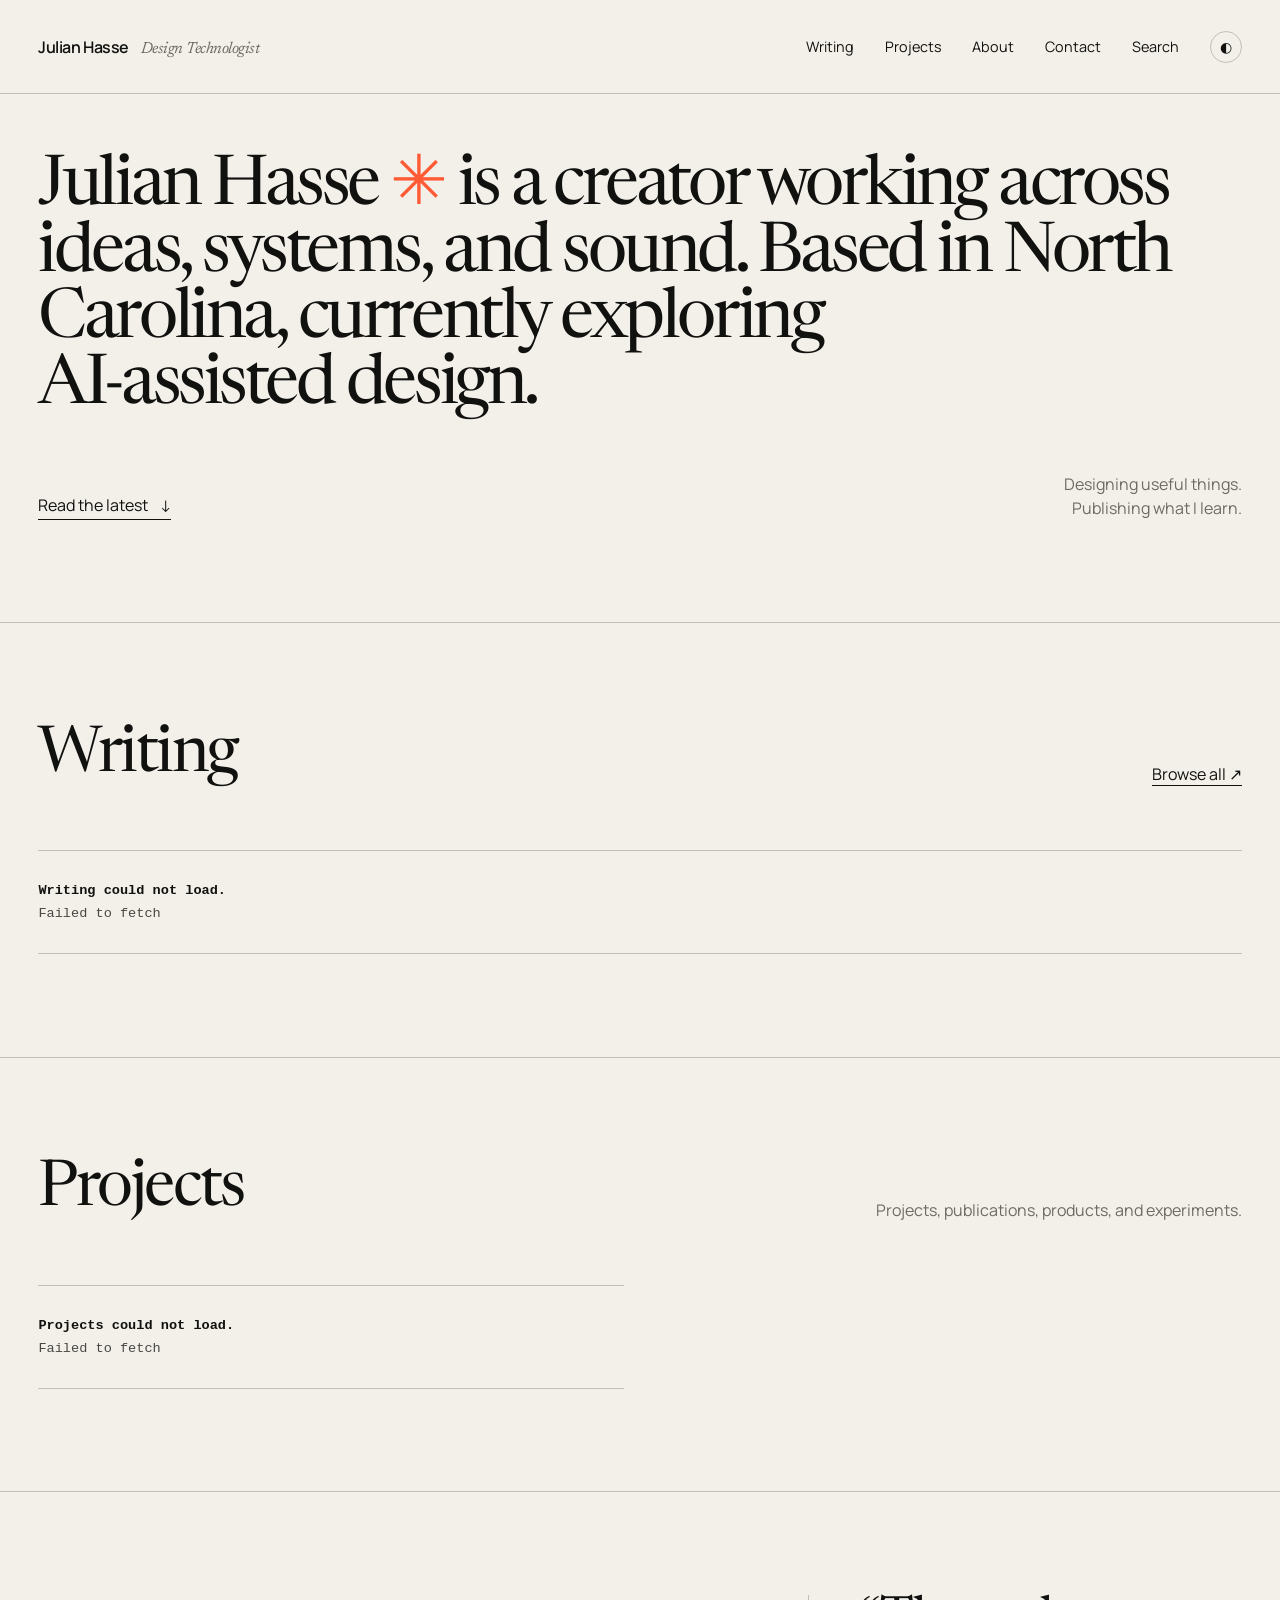
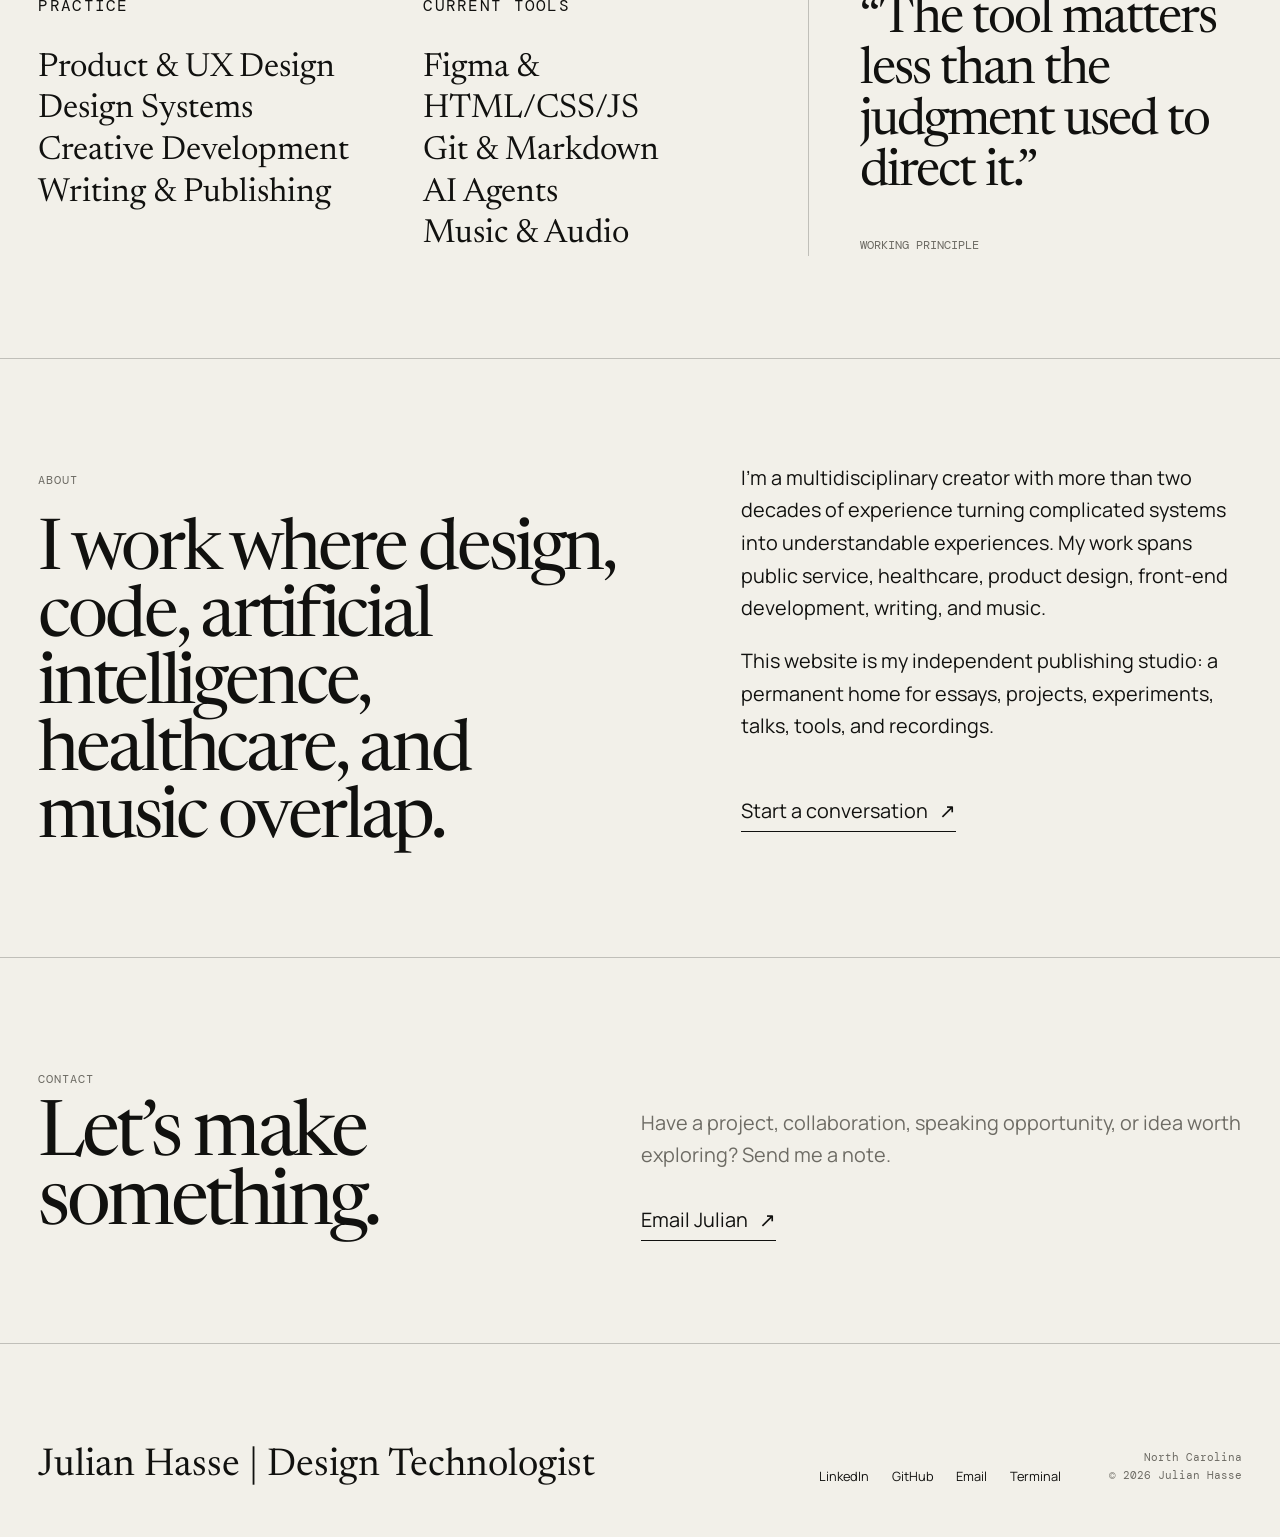
==== commit 85379c30: "v6" ====
--- a/index.html
+++ b/index.html
@@ -25,7 +25,7 @@
 <span>Menu</span><span aria-hidden="true">↗</span>
 </button>
 <nav aria-label="Primary navigation" class="site-nav" id="site-nav">
-<a href="#writing">Writing</a><a href="#work">Work</a><a href="#about">About</a><a href="#contact">Contact</a><button class="nav-action" data-open-search="" type="button">Search</button>
+<a href="#writing">Writing</a><a href="#work">Projects</a><a href="#about">About</a><a href="#contact">Contact</a><button class="nav-action" data-open-search="" type="button">Search</button>
 <button aria-label="Switch color theme" class="icon-button" data-theme-toggle="" type="button">◐</button>
 </nav>
 </header>
@@ -51,11 +51,11 @@
 </div>
 </section><section class="shell section-pad section-rule" id="work">
 <div class="section-heading">
-<h2>Selected work</h2>
+<h2>Projects</h2>
 <p>Projects, publications, products, and experiments.</p>
 </div>
 <div class="project-grid" id="project-grid">
-<p class="content-status">Loading selected work from GitHub…</p>
+<p class="content-status">Loading projects from GitHub…</p>
 </div>
 </section><section class="capabilities shell section-pad section-rule">
 <div class="capability-block">
@@ -98,7 +98,7 @@
 <div class="contact-copy"><p>Have a project, collaboration, speaking opportunity, or idea worth exploring? Send me a note.</p><a class="text-link" href="mailto:info@julianhasse.com">Email Julian <span>↗</span></a></div>
 </section></main>
 <footer class="site-footer shell section-pad section-rule">
-<div class="footer-brand">Julian Hasse <span>Design Technologist</span></div>
+<div class="footer-brand">Julian Hasse <span aria-hidden="true">|</span> Design Technologist</div>
 <div class="footer-links">
 <a href="https://www.linkedin.com/in/julianhasse" rel="noreferrer" target="_blank">LinkedIn</a>
 <a href="https://github.com/julianhasse" rel="noreferrer" target="_blank">GitHub</a>
--- a/assets/styles.css
+++ b/assets/styles.css
@@ -283,3 +283,33 @@
 .work-body { max-width: 840px; }
 .work-cta { margin: 3rem auto; max-width: 840px; }
 @media (max-width: 720px) { .project-facts { grid-template-columns: repeat(2, minmax(0, 1fr)); } }
+
+/* Project case-study typography */
+.work-header h1 {
+  max-width: 12ch;
+  font-size: clamp(3.25rem, 7vw, 6.25rem);
+  line-height: 1.02;
+  letter-spacing: -0.045em;
+  text-wrap: balance;
+}
+
+.work-header .article-kicker {
+  margin-bottom: 1.25rem;
+}
+
+.work-header .article-deck {
+  margin-top: 1.5rem;
+}
+
+.footer-brand span {
+  color: inherit;
+  font-style: normal;
+}
+
+@media (max-width: 800px) {
+  .work-header h1 {
+    max-width: none;
+    font-size: clamp(3rem, 15vw, 5rem);
+    line-height: 1.04;
+  }
+}
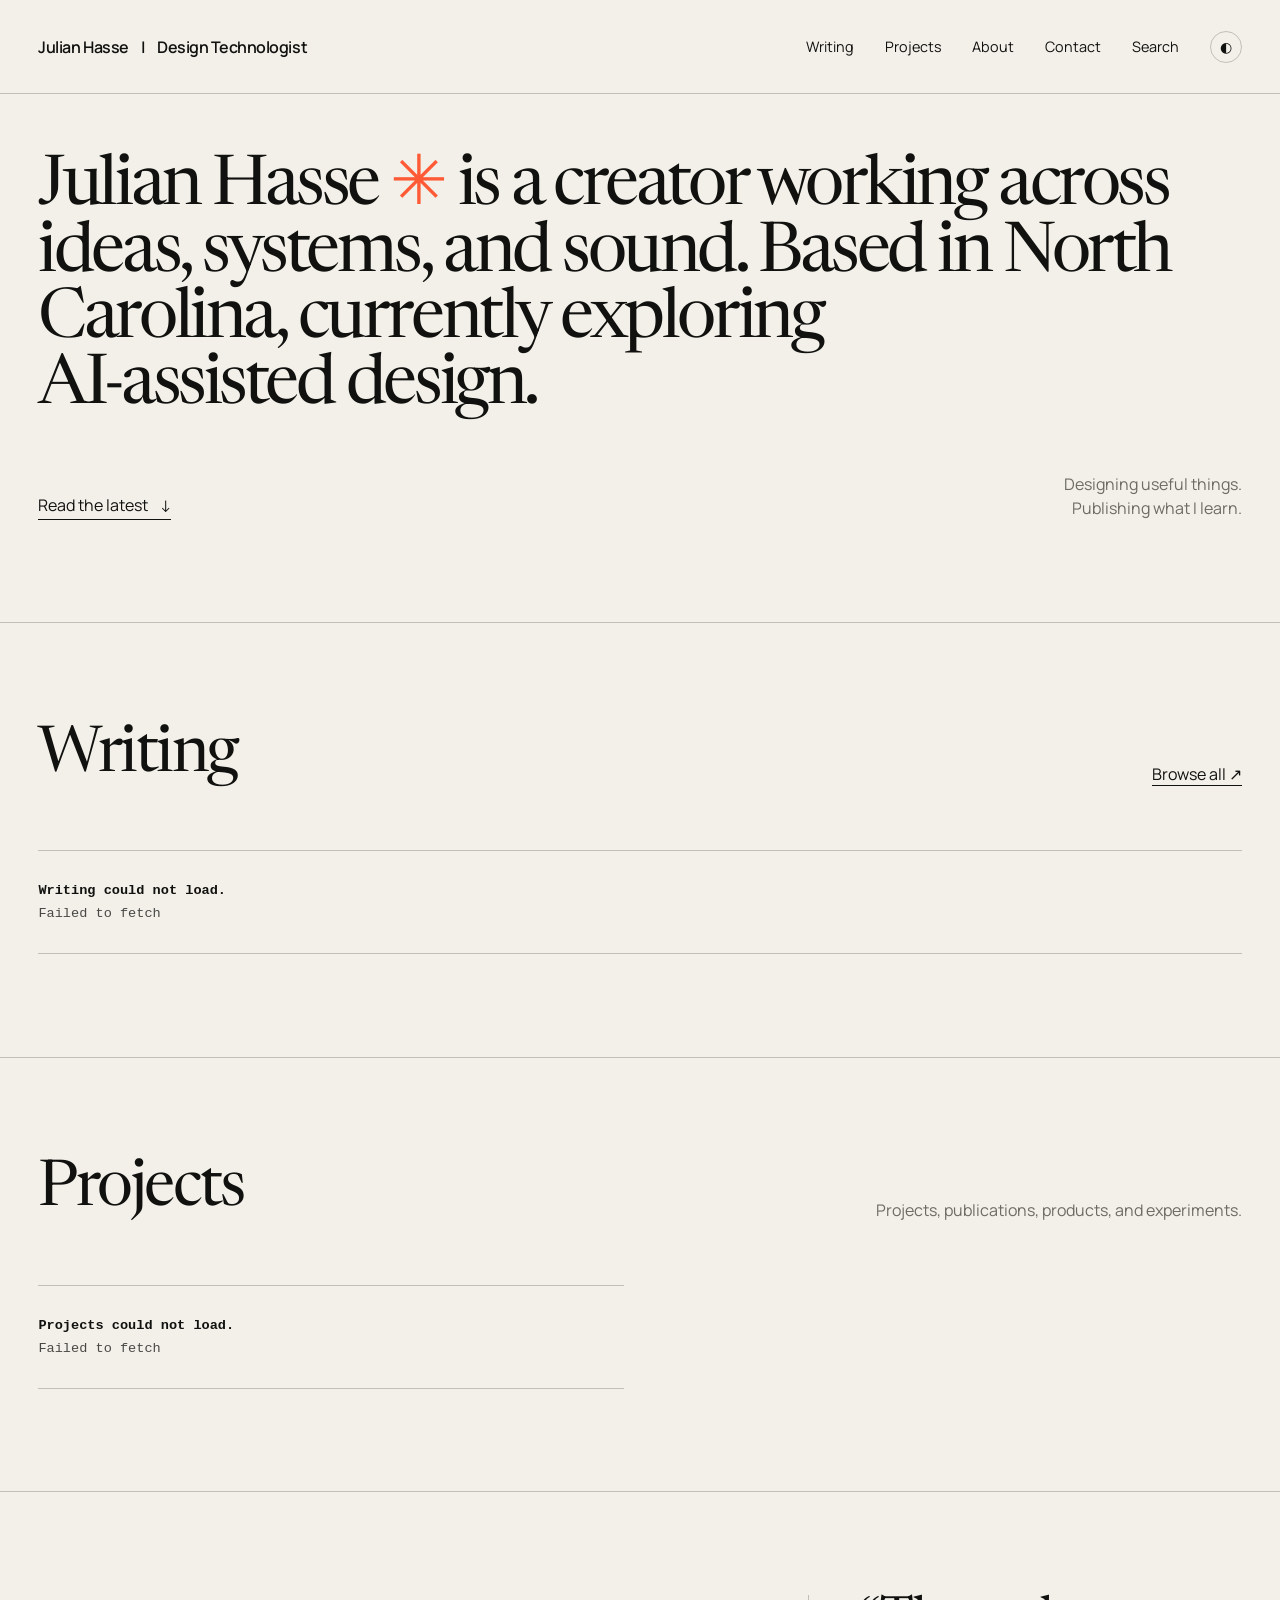
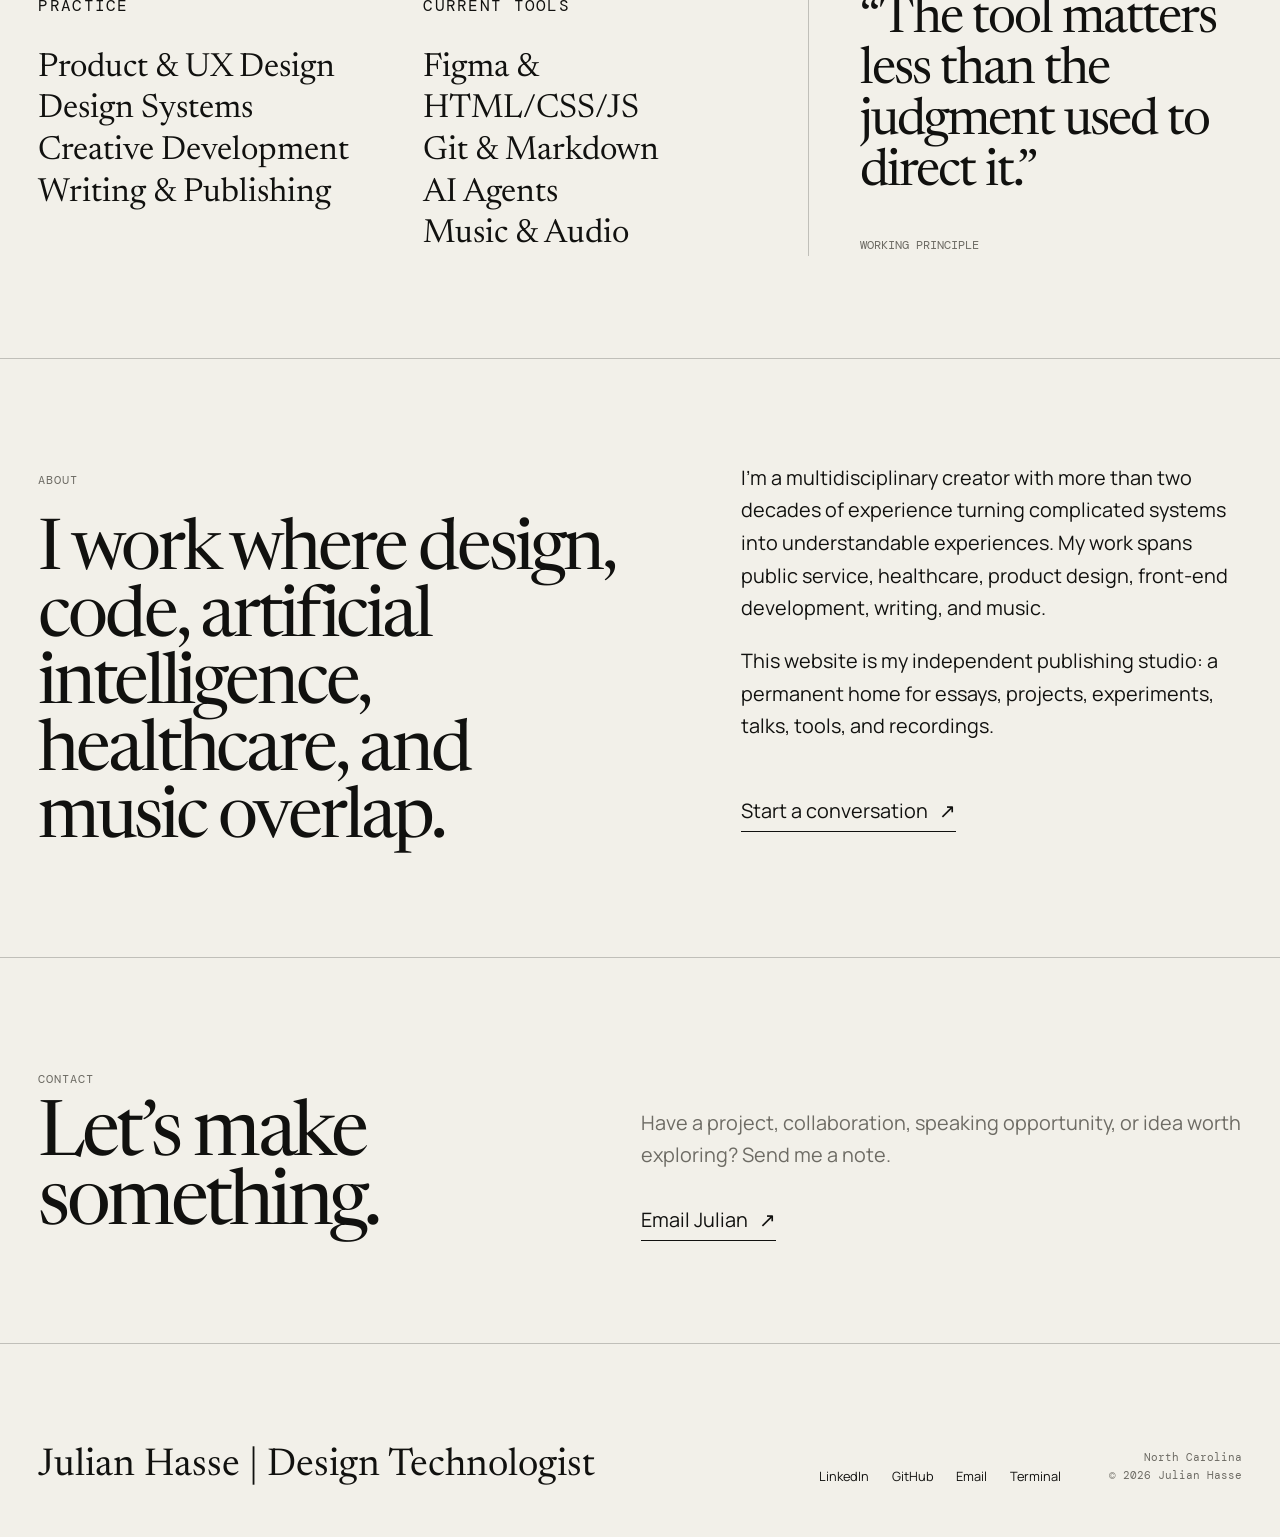
==== commit 6c5e08c2: "v6 nan fixed" ====
--- a/index.html
+++ b/index.html
@@ -1,136 +1,154 @@
 <!DOCTYPE html>
 
 <html data-theme="light" lang="en">
+
 <head>
-<meta charset="utf-8"/>
-<meta content="width=device-width, initial-scale=1.0" name="viewport"/>
-<meta content="Julian Hasse is a creator working across design, technology, AI, healthcare, writing, and music." name="description"/>
-<meta content="Julian Hasse | Design Technologist" property="og:title"/>
-<meta content="Ideas, projects, writing, music, and experiments by Julian Hasse." property="og:description"/>
-<meta content="website" property="og:type"/>
-<title>Julian Hasse | Design Technologist</title>
-<link href="https://fonts.googleapis.com" rel="preconnect"/>
-<link crossorigin="" href="https://fonts.gstatic.com" rel="preconnect"/>
-<link href="https://fonts.googleapis.com/css2?family=DM+Mono:wght@300;400;500&amp;family=Manrope:wght@400;500;600&amp;family=Newsreader:opsz,wght@6..72,400;6..72,500&amp;display=swap" rel="stylesheet"/>
-<link href="assets/styles.css" rel="stylesheet"/>
+  <meta charset="utf-8" />
+  <meta content="width=device-width, initial-scale=1.0" name="viewport" />
+  <meta content="Julian Hasse is a creator working across design, technology, AI, healthcare, writing, and music."
+    name="description" />
+  <meta content="Julian Hasse | Design Technologist" property="og:title" />
+  <meta content="Ideas, projects, writing, music, and experiments by Julian Hasse." property="og:description" />
+  <meta content="website" property="og:type" />
+  <title>Julian Hasse | Design Technologist</title>
+  <link href="https://fonts.googleapis.com" rel="preconnect" />
+  <link crossorigin="" href="https://fonts.gstatic.com" rel="preconnect" />
+  <link
+    href="https://fonts.googleapis.com/css2?family=DM+Mono:wght@300;400;500&amp;family=Manrope:wght@400;500;600&amp;family=Newsreader:opsz,wght@6..72,400;6..72,500&amp;display=swap"
+    rel="stylesheet" />
+  <link href="assets/styles.css" rel="stylesheet" />
 </head>
+
 <body>
-<a class="skip-link" href="#main">Skip to content</a>
-<header class="site-header shell">
-<a aria-label="Julian Hasse home" class="brand" href="#top">
-<span>Julian Hasse</span>
-<span class="brand-role">Design Technologist</span>
-</a>
-<button aria-controls="site-nav" aria-expanded="false" class="menu-button" type="button">
-<span>Menu</span><span aria-hidden="true">↗</span>
-</button>
-<nav aria-label="Primary navigation" class="site-nav" id="site-nav">
-<a href="#writing">Writing</a><a href="#work">Projects</a><a href="#about">About</a><a href="#contact">Contact</a><button class="nav-action" data-open-search="" type="button">Search</button>
-<button aria-label="Switch color theme" class="icon-button" data-theme-toggle="" type="button">◐</button>
-</nav>
-</header>
-<main id="main">
-<section class="hero shell section-pad" id="top">
-<h1>
+  <a class="skip-link" href="#main">Skip to content</a>
+  <header class="site-header shell">
+    <a aria-label="Julian Hasse home" class="brand" href="#top">
+      <span>Julian Hasse</span>|<span class="brand">Design Technologist</span>
+    </a>
+    <button aria-controls="site-nav" aria-expanded="false" class="menu-button" type="button">
+      <span>Menu</span><span aria-hidden="true">↗</span>
+    </button>
+    <nav aria-label="Primary navigation" class="site-nav" id="site-nav">
+      <a href="#writing">Writing</a><a href="#work">Projects</a><a href="#about">About</a><a
+        href="#contact">Contact</a><button class="nav-action" data-open-search="" type="button">Search</button>
+      <button aria-label="Switch color theme" class="icon-button" data-theme-toggle="" type="button">◐</button>
+    </nav>
+  </header>
+  <main id="main">
+    <section class="hero shell section-pad" id="top">
+      <h1>
         Julian Hasse <span class="hero-mark">✳</span> is a creator working across
         <a href="#writing">ideas</a>, <a href="#work">systems</a>, and sound. Based in North Carolina,
-        currently exploring<br/><span class="hero-nowrap">AI-assisted design.</span>
+        currently exploring<br /><span class="hero-nowrap">AI-assisted design.</span>
       </h1>
-<div class="hero-footer">
-<a class="text-link" href="#writing">Read the latest <span>↓</span></a>
-<p>Designing useful things.<br/>Publishing what I learn.</p>
-</div>
-</section>
-<section class="writing shell section-pad section-rule" id="writing">
-<div class="section-heading writing-heading">
-<h2>Writing</h2>
-<button class="filter-trigger" data-open-search="" type="button">Browse all <span>↗</span></button>
-</div>
-<div aria-live="polite" class="article-list" id="article-list">
-<p class="content-status">Loading writing from GitHub…</p>
-</div>
-</section><section class="shell section-pad section-rule" id="work">
-<div class="section-heading">
-<h2>Projects</h2>
-<p>Projects, publications, products, and experiments.</p>
-</div>
-<div class="project-grid" id="project-grid">
-<p class="content-status">Loading projects from GitHub…</p>
-</div>
-</section><section class="capabilities shell section-pad section-rule">
-<div class="capability-block">
-<h2>Practice</h2>
-<ul>
-<li>Product &amp; UX Design</li>
-<li>Design Systems</li>
-<li>Creative Development</li>
-<li>Writing &amp; Publishing</li>
-</ul>
-</div>
-<div class="capability-block">
-<h2>Current tools</h2>
-<ul>
-<li>Figma &amp; HTML/CSS/JS</li>
-<li>Git &amp; Markdown</li>
-<li>AI Agents</li>
-<li>Music &amp; Audio</li>
-</ul>
-</div>
-<div class="capability-block capability-block--quote">
-<p>“The tool matters less than the judgment used to direct it.”</p>
-<span>Working principle</span>
-</div>
-</section><section class="about shell section-pad section-rule" id="about">
-<div>
-<p class="eyebrow">About</p>
-<h2>I work where design, code, artificial intelligence, healthcare, and music overlap.</h2>
-</div>
-<div class="about-copy">
-<p>I’m a multidisciplinary creator with more than two decades of experience turning complicated systems into understandable experiences. My work spans public service, healthcare, product design, front-end development, writing, and music.</p>
-<p>This website is my independent publishing studio: a permanent home for essays, projects, experiments, talks, tools, and recordings.</p>
-<a class="text-link" href="mailto:info@julianhasse.com">Start a conversation <span>↗</span></a>
-</div>
-</section><section class="newsletter shell section-pad section-rule" id="contact">
-<div>
-<p class="eyebrow">Contact</p>
-<h2>Let’s make something.</h2>
-</div>
-<div class="contact-copy"><p>Have a project, collaboration, speaking opportunity, or idea worth exploring? Send me a note.</p><a class="text-link" href="mailto:info@julianhasse.com">Email Julian <span>↗</span></a></div>
-</section></main>
-<footer class="site-footer shell section-pad section-rule">
-<div class="footer-brand">Julian Hasse <span aria-hidden="true">|</span> Design Technologist</div>
-<div class="footer-links">
-<a href="https://www.linkedin.com/in/julianhasse" rel="noreferrer" target="_blank">LinkedIn</a>
-<a href="https://github.com/julianhasse" rel="noreferrer" target="_blank">GitHub</a>
-<a href="mailto:info@julianhasse.com">Email</a>
-<button data-terminal-toggle="" type="button">Terminal</button>
-</div>
-<p>North Carolina<br/>© 2026 Julian Hasse</p>
-</footer>
-<dialog class="search-dialog" id="search-dialog">
-<div class="dialog-header">
-<span>Search the studio</span>
-<button aria-label="Close search" data-close-search="" type="button">Close ×</button>
-</div>
-<label class="search-field">
-<span class="sr-only">Search articles and projects</span>
-<input autofocus="" id="site-search" placeholder="Try “AI”, “Git”, or “music”" type="search"/>
-</label>
-<div class="search-results" id="search-results"></div>
-</dialog>
-<aside aria-hidden="true" class="terminal-panel" id="terminal-panel">
-<div class="terminal-header"><span>julian@creator:~</span><button data-terminal-close="" type="button">×</button></div>
-<div class="terminal-output" id="terminal-output">
-<p>Julian Hasse | Design Technologist OS</p>
-<p>Type <b>help</b> to view commands.</p>
-</div>
-<form class="terminal-input" id="terminal-form">
-<label for="terminal-command">$</label>
-<input autocomplete="off" id="terminal-command" spellcheck="false"/>
-</form>
-</aside>
-<script src="assets/config.js"></script>
-<script src="assets/github-content.js"></script>
-<script src="assets/site.js"></script>
+      <div class="hero-footer">
+        <a class="text-link" href="#writing">Read the latest <span>↓</span></a>
+        <p>Designing useful things.<br />Publishing what I learn.</p>
+      </div>
+    </section>
+    <section class="writing shell section-pad section-rule" id="writing">
+      <div class="section-heading writing-heading">
+        <h2>Writing</h2>
+        <button class="filter-trigger" data-open-search="" type="button">Browse all <span>↗</span></button>
+      </div>
+      <div aria-live="polite" class="article-list" id="article-list">
+        <p class="content-status">Loading writing from GitHub…</p>
+      </div>
+    </section>
+    <section class="shell section-pad section-rule" id="work">
+      <div class="section-heading">
+        <h2>Projects</h2>
+        <p>Projects, publications, products, and experiments.</p>
+      </div>
+      <div class="project-grid" id="project-grid">
+        <p class="content-status">Loading projects from GitHub…</p>
+      </div>
+    </section>
+    <section class="capabilities shell section-pad section-rule">
+      <div class="capability-block">
+        <h2>Practice</h2>
+        <ul>
+          <li>Product &amp; UX Design</li>
+          <li>Design Systems</li>
+          <li>Creative Development</li>
+          <li>Writing &amp; Publishing</li>
+        </ul>
+      </div>
+      <div class="capability-block">
+        <h2>Current tools</h2>
+        <ul>
+          <li>Figma &amp; HTML/CSS/JS</li>
+          <li>Git &amp; Markdown</li>
+          <li>AI Agents</li>
+          <li>Music &amp; Audio</li>
+        </ul>
+      </div>
+      <div class="capability-block capability-block--quote">
+        <p>“The tool matters less than the judgment used to direct it.”</p>
+        <span>Working principle</span>
+      </div>
+    </section>
+    <section class="about shell section-pad section-rule" id="about">
+      <div>
+        <p class="eyebrow">About</p>
+        <h2>I work where design, code, artificial intelligence, healthcare, and music overlap.</h2>
+      </div>
+      <div class="about-copy">
+        <p>I’m a multidisciplinary creator with more than two decades of experience turning complicated systems into
+          understandable experiences. My work spans public service, healthcare, product design, front-end development,
+          writing, and music.</p>
+        <p>This website is my independent publishing studio: a permanent home for essays, projects, experiments, talks,
+          tools, and recordings.</p>
+        <a class="text-link" href="mailto:info@julianhasse.com">Start a conversation <span>↗</span></a>
+      </div>
+    </section>
+    <section class="newsletter shell section-pad section-rule" id="contact">
+      <div>
+        <p class="eyebrow">Contact</p>
+        <h2>Let’s make something.</h2>
+      </div>
+      <div class="contact-copy">
+        <p>Have a project, collaboration, speaking opportunity, or idea worth exploring? Send me a note.</p><a
+          class="text-link" href="mailto:info@julianhasse.com">Email Julian <span>↗</span></a>
+      </div>
+    </section>
+  </main>
+  <footer class="site-footer shell section-pad section-rule">
+    <div class="footer-brand">Julian Hasse <span aria-hidden="true">|</span> Design Technologist</div>
+    <div class="footer-links">
+      <a href="https://www.linkedin.com/in/julianhasse" rel="noreferrer" target="_blank">LinkedIn</a>
+      <a href="https://github.com/julianhasse" rel="noreferrer" target="_blank">GitHub</a>
+      <a href="mailto:info@julianhasse.com">Email</a>
+      <button data-terminal-toggle="" type="button">Terminal</button>
+    </div>
+    <p>North Carolina<br />© 2026 Julian Hasse</p>
+  </footer>
+  <dialog class="search-dialog" id="search-dialog">
+    <div class="dialog-header">
+      <span>Search the studio</span>
+      <button aria-label="Close search" data-close-search="" type="button">Close ×</button>
+    </div>
+    <label class="search-field">
+      <span class="sr-only">Search articles and projects</span>
+      <input autofocus="" id="site-search" placeholder="Try “AI”, “Git”, or “music”" type="search" />
+    </label>
+    <div class="search-results" id="search-results"></div>
+  </dialog>
+  <aside aria-hidden="true" class="terminal-panel" id="terminal-panel">
+    <div class="terminal-header"><span>julian@creator:~</span><button data-terminal-close="" type="button">×</button>
+    </div>
+    <div class="terminal-output" id="terminal-output">
+      <p>Julian Hasse | Design Technologist OS</p>
+      <p>Type <b>help</b> to view commands.</p>
+    </div>
+    <form class="terminal-input" id="terminal-form">
+      <label for="terminal-command">$</label>
+      <input autocomplete="off" id="terminal-command" spellcheck="false" />
+    </form>
+  </aside>
+  <script src="assets/config.js"></script>
+  <script src="assets/github-content.js"></script>
+  <script src="assets/site.js"></script>
 </body>
-</html>
+
+</html>
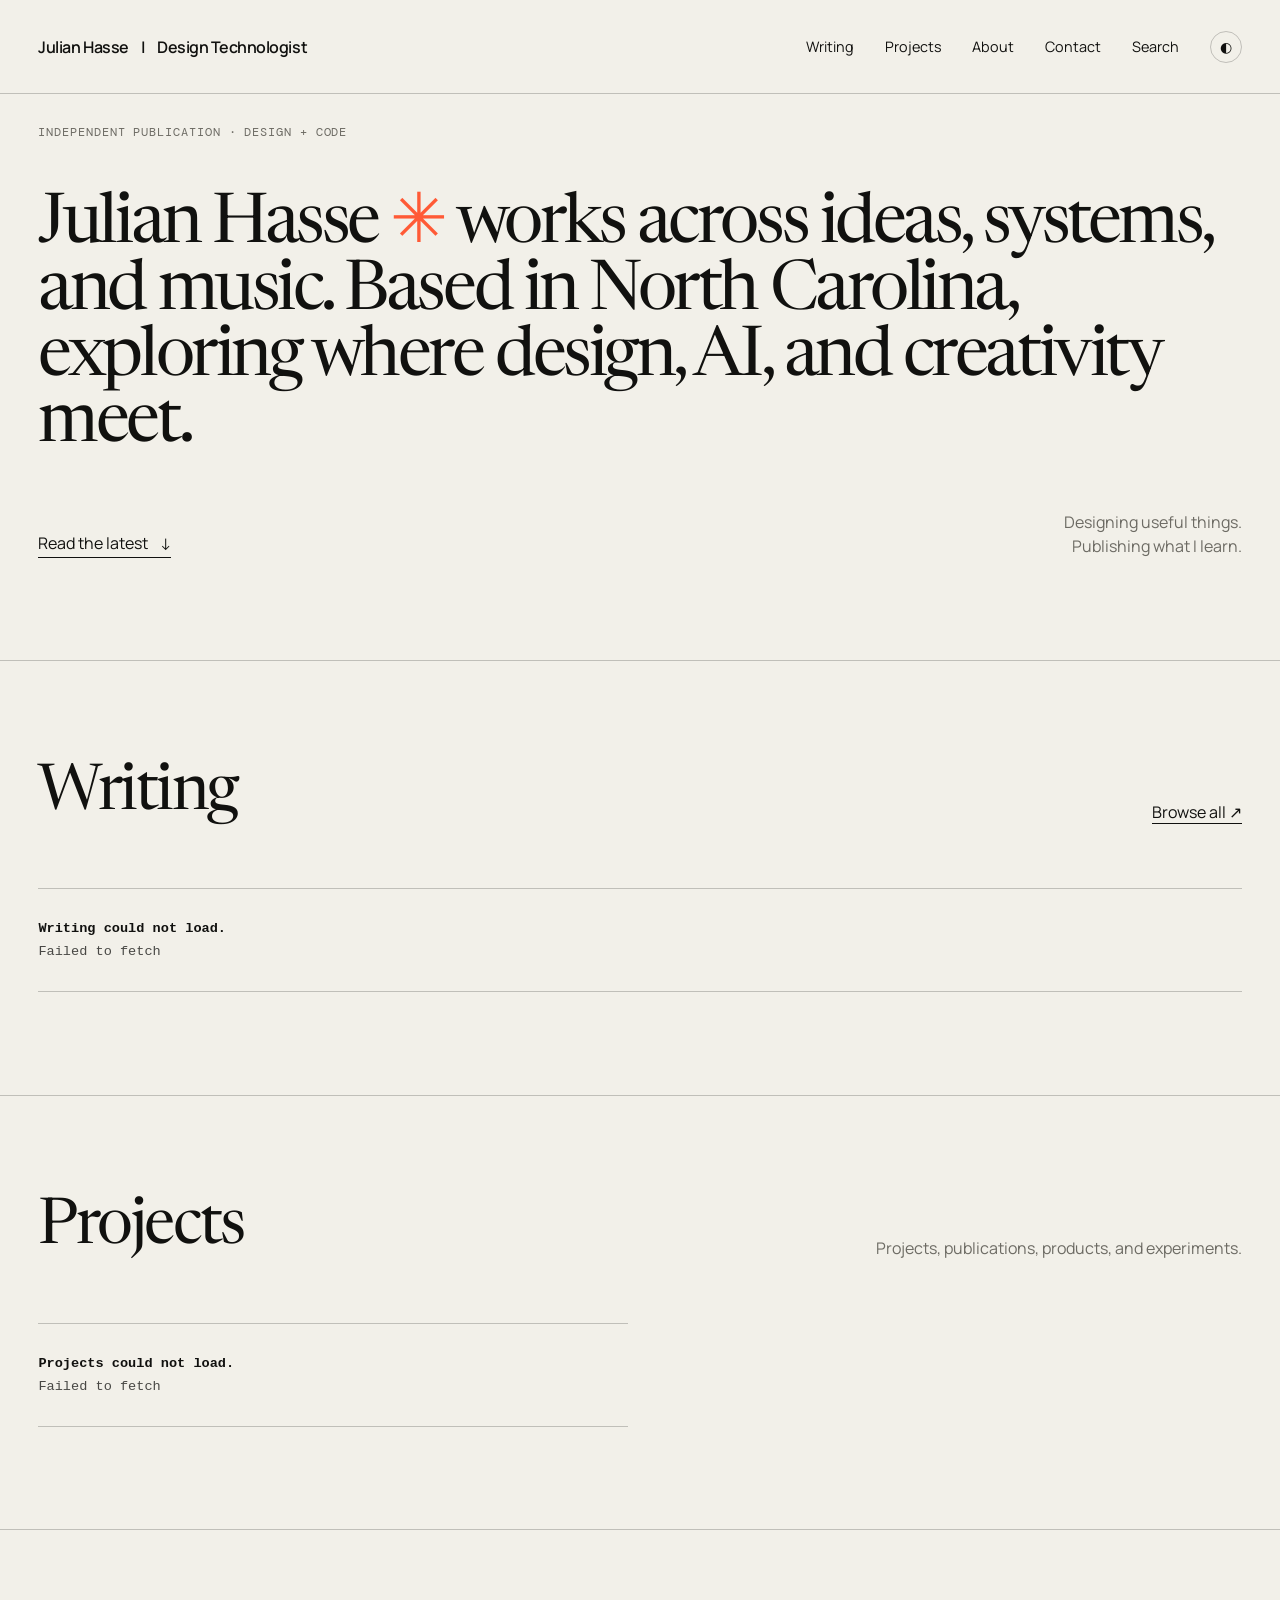
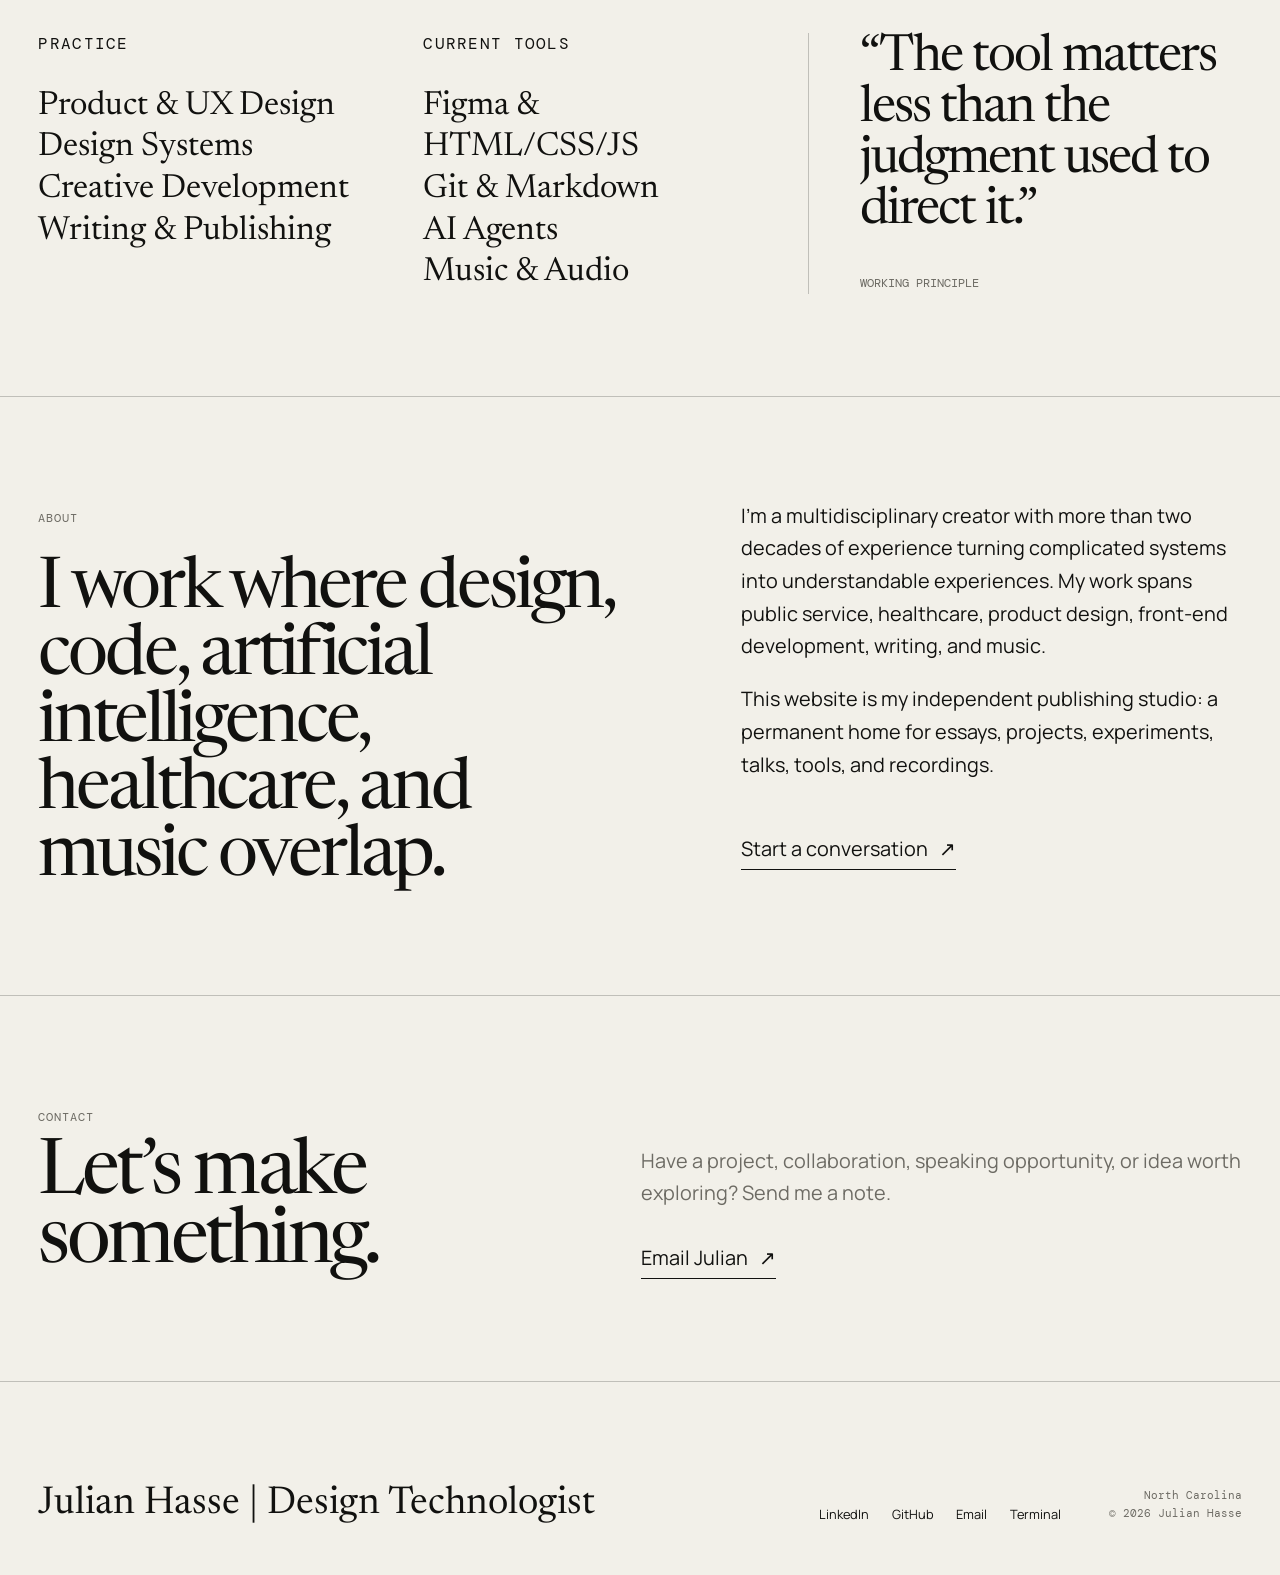
==== commit 27f168c6: "Editorial OS applied" ====
--- a/index.html
+++ b/index.html
@@ -5,10 +5,11 @@
 <head>
   <meta charset="utf-8" />
   <meta content="width=device-width, initial-scale=1.0" name="viewport" />
-  <meta content="Julian Hasse is a creator working across design, technology, AI, healthcare, writing, and music."
+  <meta content="Julian Hasse works across ideas, systems, and music, exploring where design, AI, and creativity meet."
     name="description" />
   <meta content="Julian Hasse | Design Technologist" property="og:title" />
-  <meta content="Ideas, projects, writing, music, and experiments by Julian Hasse." property="og:description" />
+  <meta content="An independent publication about design, AI, systems, creativity, and music by Julian Hasse."
+    property="og:description" />
   <meta content="website" property="og:type" />
   <title>Julian Hasse | Design Technologist</title>
   <link href="https://fonts.googleapis.com" rel="preconnect" />
@@ -23,7 +24,8 @@
   <a class="skip-link" href="#main">Skip to content</a>
   <header class="site-header shell">
     <a aria-label="Julian Hasse home" class="brand" href="#top">
-      <span>Julian Hasse</span>|<span class="brand">Design Technologist</span>
+      <span>Julian Hasse</span>|
+      <span class="brand">Design Technologist</span>
     </a>
     <button aria-controls="site-nav" aria-expanded="false" class="menu-button" type="button">
       <span>Menu</span><span aria-hidden="true">↗</span>
@@ -36,10 +38,11 @@
   </header>
   <main id="main">
     <section class="hero shell section-pad" id="top">
+      <p class="eyebrow">Independent publication · Design + Code</p>
       <h1>
-        Julian Hasse <span class="hero-mark">✳</span> is a creator working across
-        <a href="#writing">ideas</a>, <a href="#work">systems</a>, and sound. Based in North Carolina,
-        currently exploring<br /><span class="hero-nowrap">AI-assisted design.</span>
+        Julian Hasse <span aria-hidden="true" class="hero-mark">✳</span> works across
+        <a href="#writing">ideas</a>, <a href="#work">systems</a>, and music. Based in North Carolina,
+        exploring where design, AI, and creativity meet.
       </h1>
       <div class="hero-footer">
         <a class="text-link" href="#writing">Read the latest <span>↓</span></a>
@@ -138,7 +141,7 @@
     <div class="terminal-header"><span>julian@creator:~</span><button data-terminal-close="" type="button">×</button>
     </div>
     <div class="terminal-output" id="terminal-output">
-      <p>Julian Hasse | Design Technologist OS</p>
+      <p>Julian Hasse | Editorial OS</p>
       <p>Type <b>help</b> to view commands.</p>
     </div>
     <form class="terminal-input" id="terminal-form">
--- a/assets/styles.css
+++ b/assets/styles.css
@@ -64,7 +64,7 @@
 .project-grid {
   display: grid;
   grid-template-columns: repeat(2, minmax(0, 1fr));
-  gap: clamp(1.25rem, 2.5vw, 2.5rem);
+  gap: clamp(1rem, 2vw, 1.5rem);
 }
 .project-card,
 .project-card--wide,
@@ -73,73 +73,87 @@
 }
 .project-card {
   min-width: 0;
-  border: 1px solid var(--line);
-  border-radius: 24px;
+  position: relative;
+  border: 1px solid color-mix(in srgb, var(--text) 12%, transparent);
+  border-radius: 6px;
+  background: transparent;
   overflow: hidden;
-  background: var(--surface);
-  transition: transform .3s ease, box-shadow .3s ease, border-color .3s ease;
+  transition: transform .22s ease, border-color .22s ease, background-color .22s ease;
+}
+.project-card::before {
+  content: "";
+  position: absolute;
+  z-index: 2;
+  top: -1px;
+  left: -1px;
+  width: min(38%, 13rem);
+  height: 3px;
+  background: var(--project-accent, #8d9690);
+  opacity: .82;
+  pointer-events: none;
 }
 .project-card:hover,
 .project-card:focus-within {
-  transform: translateY(-6px);
-  border-color: var(--text);
-  box-shadow: 0 18px 45px rgba(0,0,0,.13);
-}
-.project-visual,
-.project-card:not(.project-card--wide) .project-visual {
-  min-height: 0;
-  height: clamp(310px, 34vw, 520px);
-  position: relative;
-  display: flex;
-  overflow: hidden;
-  isolation: isolate;
-  border-radius: 23px 23px 0 0;
-}
-.project-badges {
-  position: absolute;
-  z-index: 4;
-  top: 1rem;
-  left: 1rem;
-  right: 1rem;
-  display: flex;
-  flex-wrap: wrap;
-  gap: .45rem;
-}
-.project-badges span {
-  display: inline-flex;
-  align-items: center;
-  min-height: 28px;
-  padding: .35rem .65rem;
-  border: 1px solid currentColor;
-  border-radius: 999px;
-  background: color-mix(in srgb, currentColor 9%, transparent);
-  backdrop-filter: blur(8px);
-  font: 500 .62rem var(--mono);
-  text-transform: uppercase;
-  letter-spacing: .07em;
-}
-.project-meta {
-  min-height: 132px;
+  transform: translateY(-2px);
+  border-color: color-mix(in srgb, var(--text) 22%, transparent);
+  background: color-mix(in srgb, var(--surface) 55%, transparent);
+}
+.project-card-link {
+  min-height: clamp(360px, 36vw, 500px);
   display: flex;
   flex-direction: column;
+  padding: clamp(1.5rem, 3vw, 2.25rem);
+  color: inherit;
+  text-decoration: none;
+  border: 0;
+}
+.project-categories {
+  margin: 0;
+  color: var(--muted);
+  font: 500 .67rem/1.45 var(--mono);
+  letter-spacing: .07em;
+  text-transform: uppercase;
+}
+.project-rule {
+  height: 1px;
+  margin: 1.25rem 0 clamp(2rem, 4vw, 3.4rem);
+  background: color-mix(in srgb, var(--text) 13%, transparent);
+}
+.project-card h3 {
+  max-width: 11ch;
+  margin: 0;
+  font: 400 clamp(2.35rem, 4.2vw, 4.4rem)/.93 var(--serif);
+  letter-spacing: -.045em;
+  text-wrap: balance;
+}
+.project-summary {
+  max-width: 34rem;
+  margin: clamp(1.4rem, 2.5vw, 2rem) 0 0;
+  color: color-mix(in srgb, var(--text) 74%, transparent);
+  font: 400 clamp(.98rem, 1.25vw, 1.18rem)/1.55 var(--sans);
+}
+.project-footer {
+  display: flex;
+  align-items: center;
   justify-content: space-between;
-  gap: 1.2rem;
-  padding: 1.35rem 1.4rem 1.5rem;
-  margin: 0;
-  transition: background .3s ease, color .3s ease;
-}
-.project-meta h3 { margin: 0; font: 400 clamp(1.55rem, 2.2vw, 2.35rem)/1 var(--serif); }
-.project-meta p { margin: 0; color: var(--muted); font: .68rem/1.5 var(--mono); text-align: left; text-transform: uppercase; transition: color .3s ease; }
-.project-card:hover .project-meta,
-.project-card:focus-within .project-meta { background: var(--text); color: var(--bg); }
-.project-card:hover .project-meta p,
-.project-card:focus-within .project-meta p { color: color-mix(in srgb, var(--bg) 72%, transparent); }
-.project-visual::after { content: ""; position: absolute; inset: 0; z-index: 2; background: rgba(0,0,0,.22); opacity: 0; transition: opacity .35s; pointer-events: none; }
-.project-card:hover .project-visual::after,
-.project-card:focus-within .project-visual::after { opacity: 1; }
-.project-card .project-visual > *:not(.project-badges) { transition: transform .45s ease; }
-.project-card:hover .project-visual > *:not(.project-badges),
-.project-card:focus-within .project-visual > *:not(.project-badges) { transform: scale(1.035); }
+  gap: 1rem;
+  margin-top: auto;
+  padding-top: clamp(2rem, 4vw, 3.5rem);
+  border-top: 1px solid color-mix(in srgb, var(--text) 13%, transparent);
+  color: var(--muted);
+  font: 500 .72rem var(--mono);
+  letter-spacing: .05em;
+  text-transform: uppercase;
+}
+.project-arrow {
+  color: var(--text);
+  font: 400 1.7rem/1 var(--sans);
+  transition: transform .22s ease;
+}
+.project-card:hover .project-arrow,
+.project-card:focus-within .project-arrow {
+  transform: translateX(4px);
+}
 .visual-git { background: #d7ff3f; color: #0a0a08; align-items: center; justify-content: center; }
 .terminal-window { border: 2px solid currentColor; padding: clamp(1.2rem, 3vw, 2.5rem); font: clamp(1rem, 2.2vw, 2.2rem)/1.5 var(--mono); box-shadow: 16px 16px 0 currentColor; }
 .terminal-window b { color: #ff3c00; }
@@ -232,9 +246,10 @@
   .site-nav.is-open { display: flex; }
   .hero h1 { font-size: clamp(2.5rem, 11vw, 4.8rem); }
   .project-grid { grid-template-columns: 1fr; }
-  .project-card { margin-bottom: 0; border-radius: 18px; }
-  .project-visual, .project-card:not(.project-card--wide) .project-visual { height: clamp(280px, 80vw, 420px); border-radius: 17px 17px 0 0; }
-  .project-meta { min-height: 118px; }
+  .project-card { margin-bottom: 0; border-radius: 5px; }
+  .project-card-link { min-height: 340px; padding: 1.5rem; }
+  .project-card h3 { font-size: clamp(2.5rem, 12vw, 3.6rem); }
+  .project-rule { margin-bottom: 2rem; }
   .capabilities, .about, .newsletter { grid-template-columns: 1fr; }
   .capability-block--quote { border-left: 0; border-top: 1px solid var(--line); padding: 2rem 0 0; }
   .article-row a { grid-template-columns: 35px 1fr 24px; }
@@ -313,3 +328,152 @@
     line-height: 1.04;
   }
 }
+
+/* Editorial project detail layout */
+.work-layout {
+  display: grid;
+  grid-template-columns: minmax(300px, 360px) minmax(0, 1fr);
+  column-gap: clamp(3rem, 5vw, 5rem);
+  align-items: start;
+}
+
+.work-sidebar {
+  position: sticky;
+  top: 2rem;
+  align-self: start;
+  min-width: 0;
+  max-width: 100%;
+}
+
+.work-sidebar .article-header {
+  margin: 0;
+}
+
+.work-header h1 {
+  width: 100%;
+  max-width: 100%;
+  margin: 1.15rem 0 1.5rem;
+  font-size: clamp(3rem, 4.6vw, 4.75rem);
+  line-height: 0.98;
+  letter-spacing: -0.05em;
+  text-wrap: balance;
+  overflow-wrap: break-word;
+  word-break: normal;
+}
+
+.work-header .article-deck {
+  max-width: 22rem;
+  margin: 0;
+  font-size: clamp(1.15rem, 1.7vw, 1.55rem);
+  line-height: 1.35;
+}
+
+.project-facts {
+  display: block;
+  margin: clamp(2rem, 4vw, 3.5rem) 0 0;
+  padding: 0;
+  background: transparent;
+  border-top: 1px solid var(--line);
+}
+
+.project-facts div {
+  padding: 1.05rem 0;
+  background: transparent;
+  border-bottom: 1px solid var(--line);
+}
+
+.project-facts dt {
+  margin-bottom: 0.4rem;
+  font: 0.62rem var(--mono);
+  color: var(--muted);
+  text-transform: uppercase;
+  letter-spacing: 0.09em;
+}
+
+.project-facts dd {
+  margin: 0;
+  font-size: 0.98rem;
+  line-height: 1.45;
+}
+
+.work-main {
+  min-width: 0;
+}
+
+.work-cover {
+  min-height: 0;
+  margin: 0 0 clamp(2.5rem, 6vw, 5rem);
+  display: block;
+  overflow: hidden;
+  border: 1px solid var(--line);
+  border-radius: 4px;
+  background: var(--surface);
+}
+
+.work-cover img {
+  display: block;
+  width: 100%;
+  height: auto;
+  min-height: 0;
+  max-height: 720px;
+  object-fit: cover;
+}
+
+.work-body {
+  max-width: none;
+  margin: 0;
+}
+
+.work-body > * {
+  max-width: 760px;
+}
+
+.work-body > img,
+.work-body > figure,
+.work-body > p:has(> img) {
+  max-width: 100%;
+}
+
+.work-body h2:first-child {
+  margin-top: 0;
+}
+
+.work-cta {
+  max-width: 760px;
+  margin: 3rem 0;
+}
+
+@media (max-width: 980px) {
+  .work-layout {
+    grid-template-columns: 1fr;
+    gap: 2.5rem;
+  }
+
+  .work-sidebar {
+    position: static;
+  }
+
+  .work-header h1 {
+    max-width: none;
+    font-size: clamp(3rem, 14vw, 5rem);
+    line-height: 1;
+  }
+
+  .project-facts {
+    display: grid;
+    grid-template-columns: repeat(2, minmax(0, 1fr));
+    gap: 0;
+    border-left: 1px solid var(--line);
+  }
+
+  .project-facts div {
+    padding: 1rem;
+    border-right: 1px solid var(--line);
+  }
+}
+
+@media (max-width: 520px) {
+  .project-facts {
+    grid-template-columns: 1fr;
+  }
+}
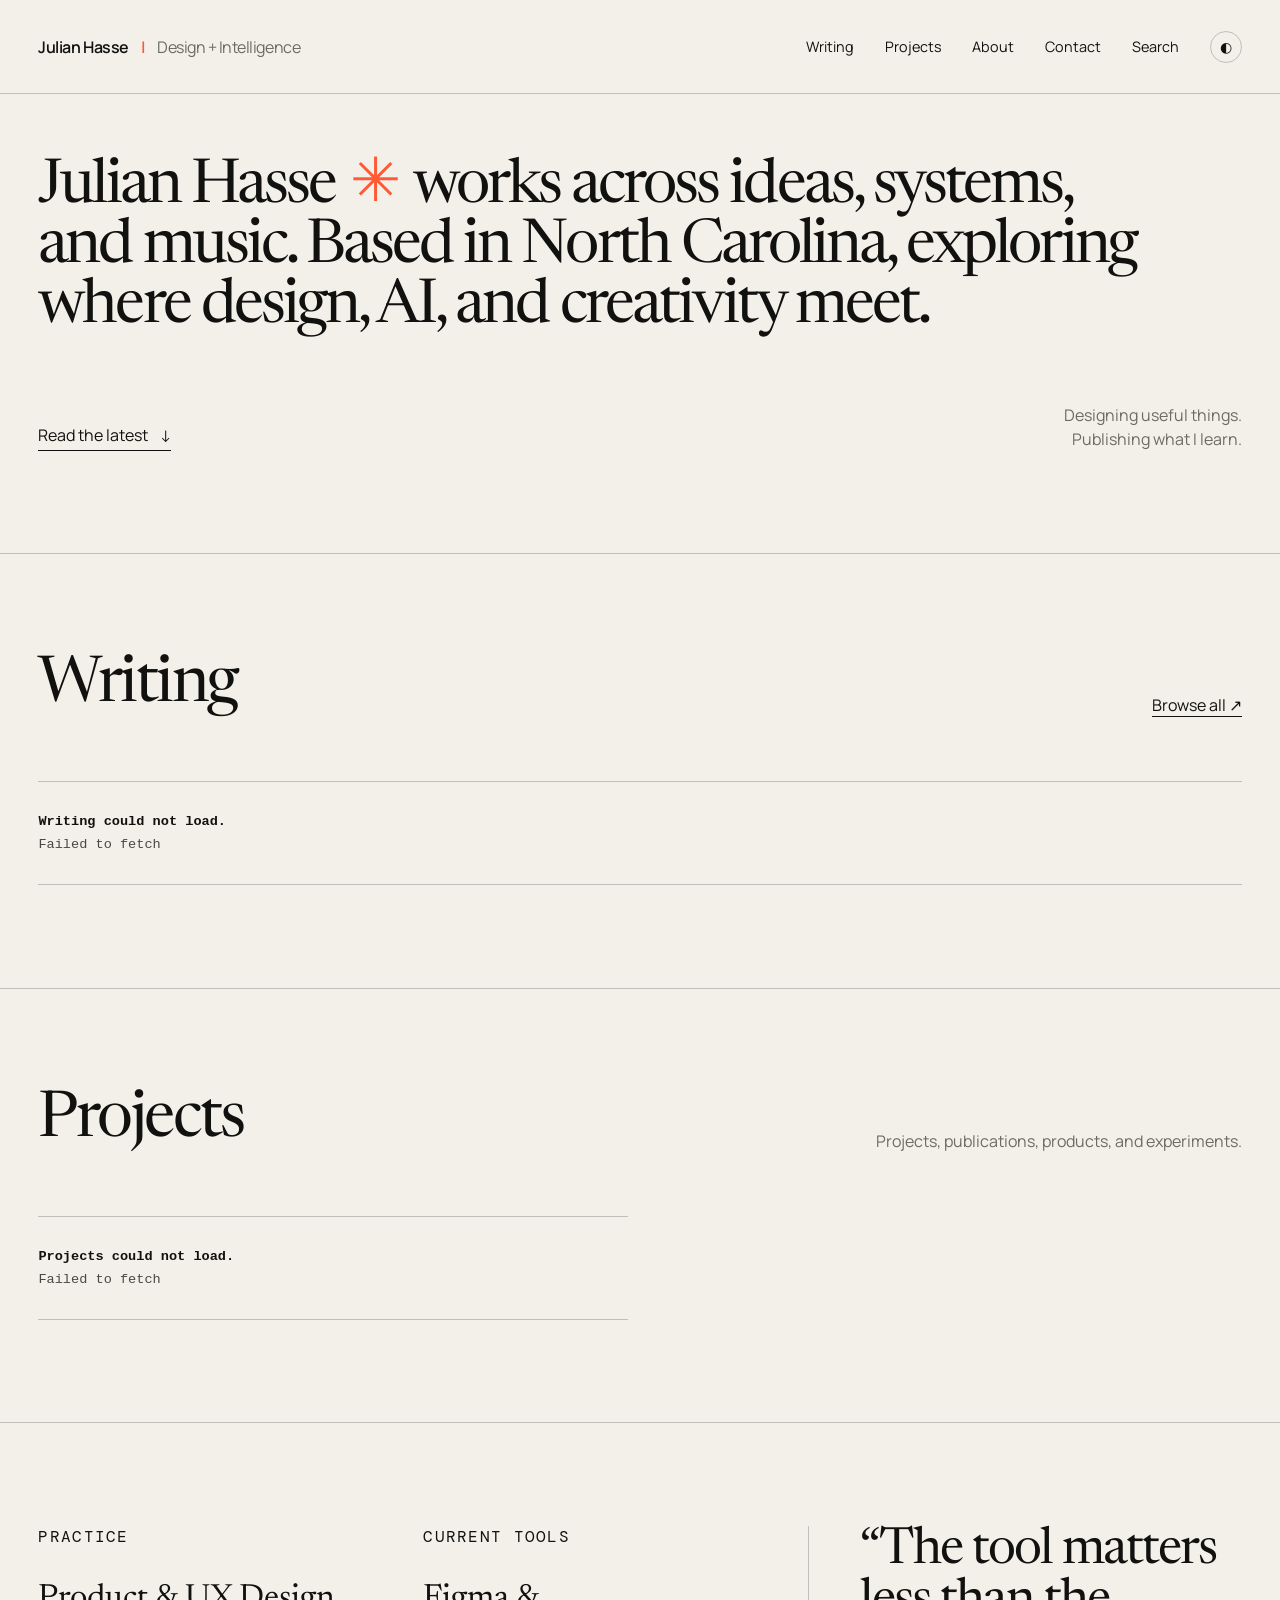
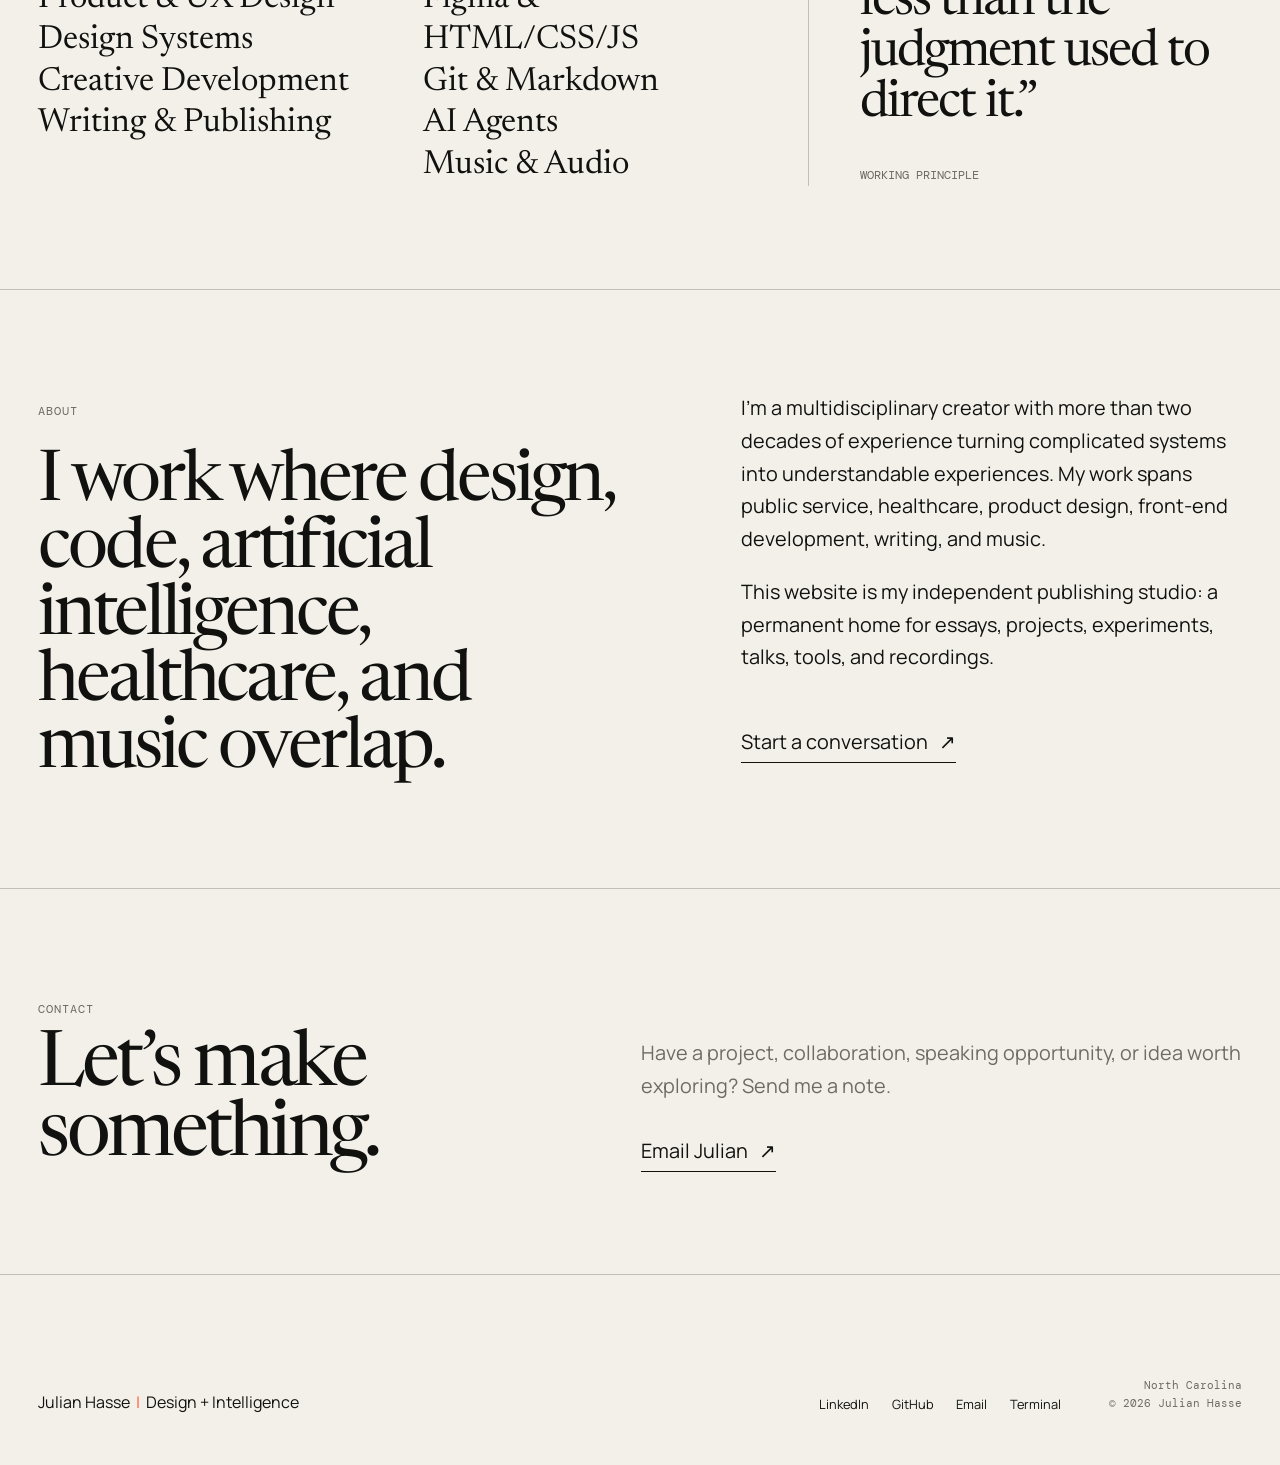
==== commit de703205: "Editorial OS refacterd" ====
--- a/index.html
+++ b/index.html
@@ -24,8 +24,8 @@
   <a class="skip-link" href="#main">Skip to content</a>
   <header class="site-header shell">
     <a aria-label="Julian Hasse home" class="brand" href="#top">
-      <span>Julian Hasse</span>|
-      <span class="brand">Design Technologist</span>
+      <span>Julian Hasse</span><span aria-hidden="true" class="hero-mark-static">|</span>
+      <span class="brand-role">Design + Intelligence</span>
     </a>
     <button aria-controls="site-nav" aria-expanded="false" class="menu-button" type="button">
       <span>Menu</span><span aria-hidden="true">↗</span>
@@ -38,7 +38,7 @@
   </header>
   <main id="main">
     <section class="hero shell section-pad" id="top">
-      <p class="eyebrow">Independent publication · Design + Code</p>
+      <!-- <p class="eyebrow">Design + Intelligence</p> -->
       <h1>
         Julian Hasse <span aria-hidden="true" class="hero-mark">✳</span> works across
         <a href="#writing">ideas</a>, <a href="#work">systems</a>, and music. Based in North Carolina,
@@ -117,8 +117,10 @@
     </section>
   </main>
   <footer class="site-footer shell section-pad section-rule">
-    <div class="footer-brand">Julian Hasse <span aria-hidden="true">|</span> Design Technologist</div>
-    <div class="footer-links">
+    <div class="footer-brand">Julian Hasse <span aria-hidden="true" style="color:#ff5a36" ;>&nbsp;|&nbsp; </span> Design
+      +
+      Intelligence</div>
+    <div class=" footer-links">
       <a href="https://www.linkedin.com/in/julianhasse" rel="noreferrer" target="_blank">LinkedIn</a>
       <a href="https://github.com/julianhasse" rel="noreferrer" target="_blank">GitHub</a>
       <a href="mailto:info@julianhasse.com">Email</a>
--- a/assets/styles.css
+++ b/assets/styles.css
@@ -1,3 +1,5 @@
+/* Editorial OS v1.1.1 — bundled stylesheet hotfix */
+
 :root {
   --bg: #f2f0e9;
   --surface: #e8e5dc;
@@ -21,56 +23,272 @@
   --accent: #ff6a46;
 }
 
-* { box-sizing: border-box; }
-html { scroll-behavior: smooth; }
-body { margin: 0; background: var(--bg); color: var(--text); font-family: var(--sans); transition: background .25s, color .25s; }
-a { color: inherit; text-decoration: none; }
-button, input { font: inherit; }
-button { color: inherit; }
-.shell { width: min(100%, var(--max)); margin-inline: auto; padding-inline: var(--pad); }
-.section-pad { padding-top: clamp(4rem, 8vw, 9rem); padding-bottom: clamp(4rem, 8vw, 9rem); }
-.section-rule { border-top: 1px solid var(--line); }
-.sr-only { position: absolute; width: 1px; height: 1px; padding: 0; margin: -1px; overflow: hidden; clip: rect(0,0,0,0); white-space: nowrap; border: 0; }
-.skip-link { position: fixed; left: 1rem; top: -4rem; z-index: 100; background: var(--text); color: var(--bg); padding: .75rem 1rem; }
-.skip-link:focus { top: 1rem; }
-
-.site-header { min-height: 94px; display: flex; align-items: center; justify-content: space-between; gap: 2rem; border-bottom: 1px solid var(--line); position: relative; z-index: 10; }
-.brand { display: flex; gap: .75rem; align-items: baseline; font-weight: 600; letter-spacing: -.03em; }
-.brand-role { color: var(--muted); font-family: var(--serif); font-style: italic; font-weight: 400; }
-.site-nav { display: flex; align-items: center; gap: clamp(1rem, 2.4vw, 2.8rem); font-size: .9rem; }
-.site-nav a, .nav-action, .icon-button { position: relative; }
-.site-nav a::after, .nav-action::after { content: ""; position: absolute; left: 0; bottom: -.35rem; width: 100%; height: 1px; background: currentColor; transform: scaleX(0); transform-origin: right; transition: transform .25s; }
-.site-nav a:hover::after, .nav-action:hover::after { transform: scaleX(1); transform-origin: left; }
-.nav-action, .icon-button, .menu-button, .filter-trigger, .footer-links button { border: 0; background: transparent; padding: 0; cursor: pointer; }
-.icon-button { width: 2rem; height: 2rem; border: 1px solid var(--line); border-radius: 50%; }
-.menu-button { display: none; }
-
-.hero { min-height: auto; display: flex; flex-direction: column; justify-content: space-between; padding-top: clamp(.75rem, 1.5vw, 1.5rem); }
-.eyebrow { text-transform: uppercase; font-family: var(--mono); font-size: .72rem; letter-spacing: .08em; color: var(--muted); }
-.hero h1 { max-width: 1180px; margin: clamp(1rem, 2.5vw, 2.5rem) 0 clamp(2rem, 4vw, 4rem); font-family: var(--serif); font-size: clamp(2.6rem, 5.4vw, 6.3rem); line-height: .96; letter-spacing: -.05em; font-weight: 400; }
-.hero h1 a { border-bottom: 0; }
-.hero h1 sup { font-family: var(--mono); font-size: .12em; letter-spacing: 0; vertical-align: top; margin-left: .5em; }
-.hero-mark { display: inline-block; color: var(--accent); font-family: var(--sans); animation: spin 14s linear infinite; }
-.hero-nowrap { white-space: nowrap; }
-@keyframes spin { to { transform: rotate(360deg); } }
-.hero-footer { display: flex; align-items: end; justify-content: space-between; gap: 2rem; }
-.hero-footer p { margin: 0; color: var(--muted); text-align: right; line-height: 1.5; }
-.text-link { display: inline-flex; gap: .7rem; align-items: center; border-bottom: 1px solid currentColor; padding-bottom: .2rem; }
-
-.section-heading { display: flex; align-items: end; justify-content: space-between; gap: 2rem; margin-bottom: clamp(2.5rem, 5vw, 5rem); }
-.section-heading h2 { margin: 0; font: 400 clamp(2.3rem, 5vw, 5.5rem)/.95 var(--serif); letter-spacing: -.04em; }
-.section-heading p { margin: 0; color: var(--muted); }
+* {
+  box-sizing: border-box;
+}
+
+html {
+  scroll-behavior: smooth;
+}
+
+body {
+  margin: 0;
+  background: var(--bg);
+  color: var(--text);
+  font-family: var(--sans);
+  transition: background .25s, color .25s;
+}
+
+a {
+  color: inherit;
+  text-decoration: none;
+}
+
+button,
+input {
+  font: inherit;
+}
+
+button {
+  color: inherit;
+}
+
+.shell {
+  width: min(100%, var(--max));
+  margin-inline: auto;
+  padding-inline: var(--pad);
+}
+
+.section-pad {
+  padding-top: clamp(4rem, 8vw, 9rem);
+  padding-bottom: clamp(4rem, 8vw, 9rem);
+}
+
+.section-rule {
+  border-top: 1px solid var(--line);
+}
+
+.sr-only {
+  position: absolute;
+  width: 1px;
+  height: 1px;
+  padding: 0;
+  margin: -1px;
+  overflow: hidden;
+  clip: rect(0, 0, 0, 0);
+  white-space: nowrap;
+  border: 0;
+}
+
+.skip-link {
+  position: fixed;
+  left: 1rem;
+  top: -4rem;
+  z-index: 100;
+  background: var(--text);
+  color: var(--bg);
+  padding: .75rem 1rem;
+}
+
+.skip-link:focus {
+  top: 1rem;
+}
+
+.site-header {
+  min-height: 94px;
+  display: flex;
+  align-items: center;
+  justify-content: space-between;
+  gap: 2rem;
+  border-bottom: 1px solid var(--line);
+  position: relative;
+  z-index: 10;
+}
+
+.brand {
+  display: flex;
+  gap: .75rem;
+  align-items: baseline;
+  font-weight: 600;
+  letter-spacing: -.03em;
+}
+
+.brand-role {
+  color: var(--muted);
+  font-family: var(--sans);
+  font-style: regular;
+  font-weight: 400;
+}
+
+.site-nav {
+  display: flex;
+  align-items: center;
+  gap: clamp(1rem, 2.4vw, 2.8rem);
+  font-size: .9rem;
+}
+
+.site-nav a,
+.nav-action,
+.icon-button {
+  position: relative;
+}
+
+.site-nav a::after,
+.nav-action::after {
+  content: "";
+  position: absolute;
+  left: 0;
+  bottom: -.35rem;
+  width: 100%;
+  height: 1px;
+  background: currentColor;
+  transform: scaleX(0);
+  transform-origin: right;
+  transition: transform .25s;
+}
+
+.site-nav a:hover::after,
+.nav-action:hover::after {
+  transform: scaleX(1);
+  transform-origin: left;
+}
+
+.nav-action,
+.icon-button,
+.menu-button,
+.filter-trigger,
+.footer-links button {
+  border: 0;
+  background: transparent;
+  padding: 0;
+  cursor: pointer;
+}
+
+.icon-button {
+  width: 2rem;
+  height: 2rem;
+  border: 1px solid var(--line);
+  border-radius: 50%;
+}
+
+.menu-button {
+  display: none;
+}
+
+.hero {
+  min-height: auto;
+  display: flex;
+  flex-direction: column;
+  justify-content: space-between;
+  padding-top: clamp(.75rem, 1.5vw, 1.5rem);
+}
+
+.eyebrow {
+  text-transform: uppercase;
+  font-family: var(--mono);
+  font-size: .72rem;
+  letter-spacing: .08em;
+  color: var(--muted);
+}
+
+.hero h1 {
+  max-width: 1180px;
+  margin: clamp(1rem, 2.5vw, 2.5rem) 0 clamp(2rem, 4vw, 4rem);
+  font-family: var(--serif);
+  font-size: clamp(2.6rem, 5.4vw, 6.3rem);
+  line-height: .96;
+  letter-spacing: -.05em;
+  font-weight: 400;
+}
+
+.hero h1 a {
+  border-bottom: 0;
+}
+
+.hero h1 sup {
+  font-family: var(--mono);
+  font-size: .12em;
+  letter-spacing: 0;
+  vertical-align: top;
+  margin-left: .5em;
+}
+
+.hero-mark {
+  display: inline-block;
+  color: var(--accent);
+  font-family: var(--sans);
+  animation: spin 14s linear infinite;
+}
+
+.hero-mark-static {
+  display: inline-block;
+  color: var(--accent);
+  font-family: var(--sans);
+}
+
+.hero-nowrap {
+  white-space: nowrap;
+}
+
+@keyframes spin {
+  to {
+    transform: rotate(360deg);
+  }
+}
+
+.hero-footer {
+  display: flex;
+  align-items: end;
+  justify-content: space-between;
+  gap: 2rem;
+}
+
+.hero-footer p {
+  margin: 0;
+  color: var(--muted);
+  text-align: right;
+  line-height: 1.5;
+}
+
+.text-link {
+  display: inline-flex;
+  gap: .7rem;
+  align-items: center;
+  border-bottom: 1px solid currentColor;
+  padding-bottom: .2rem;
+}
+
+.section-heading {
+  display: flex;
+  align-items: end;
+  justify-content: space-between;
+  gap: 2rem;
+  margin-bottom: clamp(2.5rem, 5vw, 5rem);
+}
+
+.section-heading h2 {
+  margin: 0;
+  font: 400 clamp(2.3rem, 5vw, 5.5rem)/.95 var(--serif);
+  letter-spacing: -.04em;
+}
+
+.section-heading p {
+  margin: 0;
+  color: var(--muted);
+}
 
 .project-grid {
   display: grid;
   grid-template-columns: repeat(2, minmax(0, 1fr));
   gap: clamp(1rem, 2vw, 1.5rem);
 }
+
 .project-card,
 .project-card--wide,
 .project-card:nth-child(3) {
   grid-column: auto;
 }
+
 .project-card {
   min-width: 0;
   position: relative;
@@ -80,6 +298,7 @@
   overflow: hidden;
   transition: transform .22s ease, border-color .22s ease, background-color .22s ease;
 }
+
 .project-card::before {
   content: "";
   position: absolute;
@@ -92,12 +311,14 @@
   opacity: .82;
   pointer-events: none;
 }
+
 .project-card:hover,
 .project-card:focus-within {
   transform: translateY(-2px);
   border-color: color-mix(in srgb, var(--text) 22%, transparent);
   background: color-mix(in srgb, var(--surface) 55%, transparent);
 }
+
 .project-card-link {
   min-height: clamp(360px, 36vw, 500px);
   display: flex;
@@ -107,6 +328,7 @@
   text-decoration: none;
   border: 0;
 }
+
 .project-categories {
   margin: 0;
   color: var(--muted);
@@ -114,11 +336,13 @@
   letter-spacing: .07em;
   text-transform: uppercase;
 }
+
 .project-rule {
   height: 1px;
   margin: 1.25rem 0 clamp(2rem, 4vw, 3.4rem);
   background: color-mix(in srgb, var(--text) 13%, transparent);
 }
+
 .project-card h3 {
   max-width: 11ch;
   margin: 0;
@@ -126,12 +350,14 @@
   letter-spacing: -.045em;
   text-wrap: balance;
 }
+
 .project-summary {
   max-width: 34rem;
   margin: clamp(1.4rem, 2.5vw, 2rem) 0 0;
   color: color-mix(in srgb, var(--text) 74%, transparent);
   font: 400 clamp(.98rem, 1.25vw, 1.18rem)/1.55 var(--sans);
 }
+
 .project-footer {
   display: flex;
   align-items: center;
@@ -145,121 +371,613 @@
   letter-spacing: .05em;
   text-transform: uppercase;
 }
+
 .project-arrow {
   color: var(--text);
   font: 400 1.7rem/1 var(--sans);
   transition: transform .22s ease;
 }
+
 .project-card:hover .project-arrow,
 .project-card:focus-within .project-arrow {
   transform: translateX(4px);
 }
-.visual-git { background: #d7ff3f; color: #0a0a08; align-items: center; justify-content: center; }
-.terminal-window { border: 2px solid currentColor; padding: clamp(1.2rem, 3vw, 2.5rem); font: clamp(1rem, 2.2vw, 2.2rem)/1.5 var(--mono); box-shadow: 16px 16px 0 currentColor; }
-.terminal-window b { color: #ff3c00; }
-.visual-canvas { background: #1f36ff; color: white; align-items: end; padding: 8%; }
-.canvas-type { font: 500 clamp(4rem, 10vw, 9rem)/.7 var(--sans); letter-spacing: -.09em; }
-.visual-health { background: #ffd4d8; color: #5b1534; align-items: center; justify-content: center; }
-.orbit { position: absolute; width: 60%; aspect-ratio: 1; border: 2px solid currentColor; border-radius: 50%; }
-.orbit-two { transform: rotate(60deg) scaleY(.35); }
-.orbit-one { transform: rotate(-20deg) scaleY(.55); }
-.orbit-dot { width: 10%; aspect-ratio: 1; border-radius: 50%; background: currentColor; box-shadow: 9rem -5rem 0 -18px currentColor, -8rem 5rem 0 -22px currentColor; }
-.visual-music { background: #151515; color: #f3eee3; align-items: center; justify-content: center; }
-.equalizer { position: absolute; inset: 15% 7%; display: flex; gap: 1.4%; align-items: center; opacity: .7; }
-.equalizer i { display: block; flex: 1; background: #ff5a36; height: calc(12% + var(--h, 20%)); }
-.equalizer i:nth-child(2n) { --h: 52%; }.equalizer i:nth-child(3n) { --h: 73%; }.equalizer i:nth-child(5n) { --h: 34%; }
-.music-title { position: relative; z-index: 1; font: 500 clamp(2.4rem, 8vw, 7.5rem)/.8 var(--sans); letter-spacing: -.07em; text-align: center; }
-
-.capabilities { display: grid; grid-template-columns: 1fr 1fr 1.35fr; gap: clamp(2rem, 5vw, 8rem); }
-.capability-block h2 { margin: 0 0 2rem; font: 400 1rem var(--mono); text-transform: uppercase; letter-spacing: .08em; }
-.capability-block ul { list-style: none; margin: 0; padding: 0; font: 400 clamp(1.5rem, 2.6vw, 3rem)/1.25 var(--serif); }
-.capability-block--quote { border-left: 1px solid var(--line); padding-left: clamp(1.5rem, 4vw, 4rem); }
-.capability-block--quote p { margin: 0 0 2rem; font: 400 clamp(2rem, 4vw, 4.8rem)/1 var(--serif); letter-spacing: -.04em; }
-.capability-block--quote span { color: var(--muted); font: .75rem var(--mono); text-transform: uppercase; }
-
-.filter-trigger { border-bottom: 1px solid currentColor; cursor: pointer; }
-.article-row { border-top: 1px solid var(--line); }
-.article-row:last-child { border-bottom: 1px solid var(--line); }
-.article-row a { display: grid; grid-template-columns: 60px 1fr auto 30px; gap: 1rem; align-items: center; padding: clamp(1.5rem, 3vw, 3rem) 0; transition: padding .25s, opacity .25s; }
-.article-row a:hover { padding-left: .8rem; padding-right: .8rem; }
-.article-index, .article-row time { font: .68rem var(--mono); color: var(--muted); text-transform: uppercase; }
-.article-row h3 { margin: 0; font: 400 clamp(1.55rem, 3.2vw, 4rem)/.95 var(--serif); letter-spacing: -.035em; }
-.article-row h3 em { color: var(--muted); font-weight: 400; }
-.article-arrow { font-size: 1.4rem; }
-
-.about { display: grid; grid-template-columns: 1.2fr 1fr; gap: clamp(3rem, 8vw, 12rem); }
-.about h2 { margin: 2rem 0 0; font: 400 clamp(2.8rem, 5.5vw, 6.5rem)/.95 var(--serif); letter-spacing: -.045em; }
-.about-copy { font-size: clamp(1.1rem, 1.55vw, 1.45rem); line-height: 1.65; }
-.about-copy p:first-child { margin-top: 0; }
-.about-copy .text-link { margin-top: 2rem; }
-.newsletter { display: grid; grid-template-columns: 1fr 1.2fr; gap: clamp(3rem, 8vw, 12rem); align-items: end; }
-.newsletter h2 { margin: 1rem 0 0; font: 400 clamp(3rem, 6vw, 7rem)/.9 var(--serif); letter-spacing: -.05em; }
-.newsletter-form label { display: block; max-width: 530px; margin-bottom: 2rem; color: var(--muted); line-height: 1.5; }
-.email-field { display: flex; border-bottom: 1px solid var(--text); }
-.email-field input { flex: 1; min-width: 0; border: 0; background: transparent; color: var(--text); padding: 1rem 0; outline: 0; font-size: 1.1rem; }
-.email-field button { border: 0; background: transparent; color: var(--text); cursor: pointer; }
-.form-status { min-height: 1.5em; font: .75rem var(--mono); color: var(--muted); }
-
-.site-footer { display: grid; grid-template-columns: 1fr auto auto; gap: 3rem; align-items: end; padding-bottom: 3rem; }
-.footer-brand { font: 400 clamp(1.6rem, 3vw, 3rem) var(--serif); }
-.footer-brand span { color: var(--muted); font-style: italic; }
-.footer-links { display: flex; flex-wrap: wrap; gap: 1.4rem; font-size: .8rem; }
-.site-footer p { margin: 0; color: var(--muted); font: .7rem/1.6 var(--mono); text-align: right; }
-
-.search-dialog { width: min(900px, calc(100% - 2rem)); max-height: 80vh; border: 1px solid var(--line); background: var(--bg); color: var(--text); padding: 0; box-shadow: 0 30px 90px rgba(0,0,0,.28); }
-.search-dialog::backdrop { background: rgba(0,0,0,.55); backdrop-filter: blur(6px); }
-.dialog-header { display: flex; justify-content: space-between; border-bottom: 1px solid var(--line); padding: 1rem 1.2rem; font: .72rem var(--mono); text-transform: uppercase; }
-.dialog-header button { border: 0; background: transparent; color: inherit; cursor: pointer; }
-.search-field input { width: 100%; border: 0; border-bottom: 1px solid var(--line); background: transparent; color: inherit; padding: 1.5rem 1.2rem; outline: 0; font: 400 clamp(1.4rem, 3vw, 2.5rem) var(--serif); }
-.search-results { padding: .5rem 1.2rem 1.2rem; overflow: auto; }
-.search-result { display: grid; grid-template-columns: 1fr auto; gap: 2rem; padding: 1rem 0; border-bottom: 1px solid var(--line); }
-.search-result small { color: var(--muted); font: .65rem var(--mono); text-transform: uppercase; }
-.empty-state { color: var(--muted); padding: 2rem 0; }
-
-.terminal-panel { position: fixed; z-index: 50; right: 1rem; bottom: 1rem; width: min(660px, calc(100% - 2rem)); height: min(450px, calc(100svh - 2rem)); display: none; flex-direction: column; background: #0a0c09; color: #d9ff45; border: 1px solid #56631f; box-shadow: 0 20px 60px rgba(0,0,0,.4); font: .84rem/1.6 var(--mono); }
-.terminal-panel.is-open { display: flex; }
-.terminal-header { display: flex; justify-content: space-between; padding: .65rem .8rem; border-bottom: 1px solid #56631f; }
-.terminal-header button { color: inherit; border: 0; background: transparent; cursor: pointer; }
-.terminal-output { flex: 1; overflow: auto; padding: .8rem; }
-.terminal-output p { margin: 0 0 .4rem; }
-.terminal-input { display: flex; gap: .6rem; border-top: 1px solid #56631f; padding: .75rem .8rem; }
-.terminal-input input { flex: 1; border: 0; outline: 0; background: transparent; color: inherit; font: inherit; }
-
-.article-page { max-width: 1100px; padding-top: clamp(4rem, 9vw, 9rem); padding-bottom: clamp(5rem, 10vw, 10rem); }
-.article-header { margin-bottom: clamp(4rem, 8vw, 8rem); }
-.article-kicker { font: .7rem var(--mono); text-transform: uppercase; color: var(--muted); }
-.article-header h1 { margin: 1.5rem 0; font: 400 clamp(3.3rem, 8vw, 8rem)/.88 var(--serif); letter-spacing: -.055em; }
-.article-deck { max-width: 750px; font: 400 clamp(1.35rem, 2.4vw, 2.2rem)/1.25 var(--serif); color: var(--muted); }
-.article-byline { display: flex; gap: 1rem; margin-top: 2rem; font: .72rem var(--mono); text-transform: uppercase; }
-.article-body { max-width: 760px; margin-left: auto; font: 400 clamp(1.1rem, 1.6vw, 1.3rem)/1.75 var(--sans); }
-.article-body h2 { margin-top: 3.2rem; font: 400 clamp(2rem, 4vw, 3.5rem)/1 var(--serif); letter-spacing: -.035em; }
-.article-body h3 { margin-top: 2.5rem; font-size: 1.25rem; }
-.article-body blockquote { margin: 3rem 0; padding-left: 1.5rem; border-left: 3px solid var(--accent); font: 400 clamp(1.6rem, 3vw, 2.5rem)/1.15 var(--serif); }
-.article-body pre { overflow: auto; background: #0a0c09; color: #d9ff45; padding: 1.3rem; font: .85rem/1.6 var(--mono); }
-.article-body code { font-family: var(--mono); }
-.article-body img { max-width: 100%; }
-.article-loading { min-height: 70vh; display: grid; place-items: center; color: var(--muted); font-family: var(--mono); }
+
+.visual-git {
+  background: #d7ff3f;
+  color: #0a0a08;
+  align-items: center;
+  justify-content: center;
+}
+
+.terminal-window {
+  border: 2px solid currentColor;
+  padding: clamp(1.2rem, 3vw, 2.5rem);
+  font: clamp(1rem, 2.2vw, 2.2rem)/1.5 var(--mono);
+  box-shadow: 16px 16px 0 currentColor;
+}
+
+.terminal-window b {
+  color: #ff3c00;
+}
+
+.visual-canvas {
+  background: #1f36ff;
+  color: white;
+  align-items: end;
+  padding: 8%;
+}
+
+.canvas-type {
+  font: 500 clamp(4rem, 10vw, 9rem)/.7 var(--sans);
+  letter-spacing: -.09em;
+}
+
+.visual-health {
+  background: #ffd4d8;
+  color: #5b1534;
+  align-items: center;
+  justify-content: center;
+}
+
+.orbit {
+  position: absolute;
+  width: 60%;
+  aspect-ratio: 1;
+  border: 2px solid currentColor;
+  border-radius: 50%;
+}
+
+.orbit-two {
+  transform: rotate(60deg) scaleY(.35);
+}
+
+.orbit-one {
+  transform: rotate(-20deg) scaleY(.55);
+}
+
+.orbit-dot {
+  width: 10%;
+  aspect-ratio: 1;
+  border-radius: 50%;
+  background: currentColor;
+  box-shadow: 9rem -5rem 0 -18px currentColor, -8rem 5rem 0 -22px currentColor;
+}
+
+.visual-music {
+  background: #151515;
+  color: #f3eee3;
+  align-items: center;
+  justify-content: center;
+}
+
+.equalizer {
+  position: absolute;
+  inset: 15% 7%;
+  display: flex;
+  gap: 1.4%;
+  align-items: center;
+  opacity: .7;
+}
+
+.equalizer i {
+  display: block;
+  flex: 1;
+  background: #ff5a36;
+  height: calc(12% + var(--h, 20%));
+}
+
+.equalizer i:nth-child(2n) {
+  --h: 52%;
+}
+
+.equalizer i:nth-child(3n) {
+  --h: 73%;
+}
+
+.equalizer i:nth-child(5n) {
+  --h: 34%;
+}
+
+.music-title {
+  position: relative;
+  z-index: 1;
+  font: 500 clamp(2.4rem, 8vw, 7.5rem)/.8 var(--sans);
+  letter-spacing: -.07em;
+  text-align: center;
+}
+
+.capabilities {
+  display: grid;
+  grid-template-columns: 1fr 1fr 1.35fr;
+  gap: clamp(2rem, 5vw, 8rem);
+}
+
+.capability-block h2 {
+  margin: 0 0 2rem;
+  font: 400 1rem var(--mono);
+  text-transform: uppercase;
+  letter-spacing: .08em;
+}
+
+.capability-block ul {
+  list-style: none;
+  margin: 0;
+  padding: 0;
+  font: 400 clamp(1.5rem, 2.6vw, 3rem)/1.25 var(--serif);
+}
+
+.capability-block--quote {
+  border-left: 1px solid var(--line);
+  padding-left: clamp(1.5rem, 4vw, 4rem);
+}
+
+.capability-block--quote p {
+  margin: 0 0 2rem;
+  font: 400 clamp(2rem, 4vw, 4.8rem)/1 var(--serif);
+  letter-spacing: -.04em;
+}
+
+.capability-block--quote span {
+  color: var(--muted);
+  font: .75rem var(--mono);
+  text-transform: uppercase;
+}
+
+.filter-trigger {
+  border-bottom: 1px solid currentColor;
+  cursor: pointer;
+}
+
+.article-row {
+  border-top: 1px solid var(--line);
+}
+
+.article-row:last-child {
+  border-bottom: 1px solid var(--line);
+}
+
+.article-row a {
+  display: grid;
+  grid-template-columns: 60px 1fr auto 30px;
+  gap: 1rem;
+  align-items: center;
+  padding: clamp(1.5rem, 3vw, 3rem) 0;
+  transition: padding .25s, opacity .25s;
+}
+
+.article-row a:hover {
+  padding-left: .8rem;
+  padding-right: .8rem;
+}
+
+.article-index,
+.article-row time {
+  font: .68rem var(--mono);
+  color: var(--muted);
+  text-transform: uppercase;
+}
+
+.article-row h3 {
+  margin: 0;
+  font: 400 clamp(1.55rem, 3.2vw, 4rem)/.95 var(--serif);
+  letter-spacing: -.035em;
+}
+
+.article-row h3 em {
+  color: var(--muted);
+  font-weight: 400;
+}
+
+.article-arrow {
+  font-size: 1.4rem;
+}
+
+.about {
+  display: grid;
+  grid-template-columns: 1.2fr 1fr;
+  gap: clamp(3rem, 8vw, 12rem);
+}
+
+.about h2 {
+  margin: 2rem 0 0;
+  font: 400 clamp(2.8rem, 5.5vw, 6.5rem)/.95 var(--serif);
+  letter-spacing: -.045em;
+}
+
+.about-copy {
+  font-size: clamp(1.1rem, 1.55vw, 1.45rem);
+  line-height: 1.65;
+}
+
+.about-copy p:first-child {
+  margin-top: 0;
+}
+
+.about-copy .text-link {
+  margin-top: 2rem;
+}
+
+.newsletter {
+  display: grid;
+  grid-template-columns: 1fr 1.2fr;
+  gap: clamp(3rem, 8vw, 12rem);
+  align-items: end;
+}
+
+.newsletter h2 {
+  margin: 1rem 0 0;
+  font: 400 clamp(3rem, 6vw, 7rem)/.9 var(--serif);
+  letter-spacing: -.05em;
+}
+
+.newsletter-form label {
+  display: block;
+  max-width: 530px;
+  margin-bottom: 2rem;
+  color: var(--muted);
+  line-height: 1.5;
+}
+
+.email-field {
+  display: flex;
+  border-bottom: 1px solid var(--text);
+}
+
+.email-field input {
+  flex: 1;
+  min-width: 0;
+  border: 0;
+  background: transparent;
+  color: var(--text);
+  padding: 1rem 0;
+  outline: 0;
+  font-size: 1.1rem;
+}
+
+.email-field button {
+  border: 0;
+  background: transparent;
+  color: var(--text);
+  cursor: pointer;
+}
+
+.form-status {
+  min-height: 1.5em;
+  font: .75rem var(--mono);
+  color: var(--muted);
+}
+
+.site-footer {
+  display: grid;
+  grid-template-columns: 1fr auto auto;
+  gap: 3rem;
+  align-items: end;
+  padding-bottom: 3rem;
+}
+
+.footer-brand {
+  font: 400 clamp(1rem, 3vw, 1rem) var(--sans);
+}
+
+.footer-brand span {
+  color: var(--muted);
+  font-style: italic;
+}
+
+.footer-links {
+  display: flex;
+  flex-wrap: wrap;
+  gap: 1.4rem;
+  font-size: .8rem;
+}
+
+.site-footer p {
+  margin: 0;
+  color: var(--muted);
+  font: .7rem/1.6 var(--mono);
+  text-align: right;
+}
+
+.search-dialog {
+  width: min(900px, calc(100% - 2rem));
+  max-height: 80vh;
+  border: 1px solid var(--line);
+  background: var(--bg);
+  color: var(--text);
+  padding: 0;
+  box-shadow: 0 30px 90px rgba(0, 0, 0, .28);
+}
+
+.search-dialog::backdrop {
+  background: rgba(0, 0, 0, .55);
+  backdrop-filter: blur(6px);
+}
+
+.dialog-header {
+  display: flex;
+  justify-content: space-between;
+  border-bottom: 1px solid var(--line);
+  padding: 1rem 1.2rem;
+  font: .72rem var(--mono);
+  text-transform: uppercase;
+}
+
+.dialog-header button {
+  border: 0;
+  background: transparent;
+  color: inherit;
+  cursor: pointer;
+}
+
+.search-field input {
+  width: 100%;
+  border: 0;
+  border-bottom: 1px solid var(--line);
+  background: transparent;
+  color: inherit;
+  padding: 1.5rem 1.2rem;
+  outline: 0;
+  font: 400 clamp(1.4rem, 3vw, 2.5rem) var(--serif);
+}
+
+.search-results {
+  padding: .5rem 1.2rem 1.2rem;
+  overflow: auto;
+}
+
+.search-result {
+  display: grid;
+  grid-template-columns: 1fr auto;
+  gap: 2rem;
+  padding: 1rem 0;
+  border-bottom: 1px solid var(--line);
+}
+
+.search-result small {
+  color: var(--muted);
+  font: .65rem var(--mono);
+  text-transform: uppercase;
+}
+
+.empty-state {
+  color: var(--muted);
+  padding: 2rem 0;
+}
+
+.terminal-panel {
+  position: fixed;
+  z-index: 50;
+  right: 1rem;
+  bottom: 1rem;
+  width: min(660px, calc(100% - 2rem));
+  height: min(450px, calc(100svh - 2rem));
+  display: none;
+  flex-direction: column;
+  background: #0a0c09;
+  color: #d9ff45;
+  border: 1px solid #56631f;
+  box-shadow: 0 20px 60px rgba(0, 0, 0, .4);
+  font: .84rem/1.6 var(--mono);
+}
+
+.terminal-panel.is-open {
+  display: flex;
+}
+
+.terminal-header {
+  display: flex;
+  justify-content: space-between;
+  padding: .65rem .8rem;
+  border-bottom: 1px solid #56631f;
+}
+
+.terminal-header button {
+  color: inherit;
+  border: 0;
+  background: transparent;
+  cursor: pointer;
+}
+
+.terminal-output {
+  flex: 1;
+  overflow: auto;
+  padding: .8rem;
+}
+
+.terminal-output p {
+  margin: 0 0 .4rem;
+}
+
+.terminal-input {
+  display: flex;
+  gap: .6rem;
+  border-top: 1px solid #56631f;
+  padding: .75rem .8rem;
+}
+
+.terminal-input input {
+  flex: 1;
+  border: 0;
+  outline: 0;
+  background: transparent;
+  color: inherit;
+  font: inherit;
+}
+
+.article-page {
+  max-width: 1100px;
+  padding-top: clamp(4rem, 9vw, 9rem);
+  padding-bottom: clamp(5rem, 10vw, 10rem);
+}
+
+.article-header {
+  margin-bottom: clamp(4rem, 8vw, 8rem);
+}
+
+.article-kicker {
+  font: .7rem var(--mono);
+  text-transform: uppercase;
+  color: var(--muted);
+}
+
+.article-header h1 {
+  margin: 1.5rem 0;
+  font: 400 clamp(3.3rem, 8vw, 8rem)/.88 var(--serif);
+  letter-spacing: -.055em;
+}
+
+.article-deck {
+  max-width: 750px;
+  font: 400 clamp(1.35rem, 2.4vw, 2.2rem)/1.25 var(--serif);
+  color: var(--muted);
+}
+
+.article-byline {
+  display: flex;
+  gap: 1rem;
+  margin-top: 2rem;
+  font: .72rem var(--mono);
+  text-transform: uppercase;
+}
+
+.article-body {
+  max-width: 760px;
+  margin-left: auto;
+  font: 400 clamp(1.1rem, 1.6vw, 1.3rem)/1.75 var(--sans);
+}
+
+.article-body h2 {
+  margin-top: 3.2rem;
+  font: 400 clamp(2rem, 4vw, 3.5rem)/1 var(--serif);
+  letter-spacing: -.035em;
+}
+
+.article-body h3 {
+  margin-top: 2.5rem;
+  font-size: 1.25rem;
+}
+
+.article-body blockquote {
+  margin: 3rem 0;
+  padding-left: 1.5rem;
+  border-left: 3px solid var(--accent);
+  font: 400 clamp(1.6rem, 3vw, 2.5rem)/1.15 var(--serif);
+}
+
+.article-body pre {
+  overflow: auto;
+  background: #0a0c09;
+  color: #d9ff45;
+  padding: 1.3rem;
+  font: .85rem/1.6 var(--mono);
+}
+
+.article-body code {
+  font-family: var(--mono);
+}
+
+.article-body img {
+  max-width: 100%;
+}
+
+.article-loading {
+  min-height: 70vh;
+  display: grid;
+  place-items: center;
+  color: var(--muted);
+  font-family: var(--mono);
+}
 
 @media (max-width: 800px) {
-  .menu-button { display: flex; gap: .5rem; }
-  .site-nav:not(.article-nav) { position: absolute; left: var(--pad); right: var(--pad); top: 78px; display: none; flex-direction: column; align-items: stretch; background: var(--bg); border: 1px solid var(--line); padding: 1.2rem; }
-  .site-nav.is-open { display: flex; }
-  .hero h1 { font-size: clamp(2.5rem, 11vw, 4.8rem); }
-  .project-grid { grid-template-columns: 1fr; }
-  .project-card { margin-bottom: 0; border-radius: 5px; }
-  .project-card-link { min-height: 340px; padding: 1.5rem; }
-  .project-card h3 { font-size: clamp(2.5rem, 12vw, 3.6rem); }
-  .project-rule { margin-bottom: 2rem; }
-  .capabilities, .about, .newsletter { grid-template-columns: 1fr; }
-  .capability-block--quote { border-left: 0; border-top: 1px solid var(--line); padding: 2rem 0 0; }
-  .article-row a { grid-template-columns: 35px 1fr 24px; }
-  .article-row time { display: none; }
-  .site-footer { grid-template-columns: 1fr; align-items: start; }
-  .site-footer p { text-align: left; }
+  .menu-button {
+    display: flex;
+    gap: .5rem;
+  }
+
+  .site-nav:not(.article-nav) {
+    position: absolute;
+    left: var(--pad);
+    right: var(--pad);
+    top: 78px;
+    display: none;
+    flex-direction: column;
+    align-items: stretch;
+    background: var(--bg);
+    border: 1px solid var(--line);
+    padding: 1.2rem;
+  }
+
+  .site-nav.is-open {
+    display: flex;
+  }
+
+  .hero h1 {
+    font-size: clamp(2.5rem, 11vw, 4.8rem);
+  }
+
+  .project-grid {
+    grid-template-columns: 1fr;
+  }
+
+  .project-card {
+    margin-bottom: 0;
+    border-radius: 5px;
+  }
+
+  .project-card-link {
+    min-height: 340px;
+    padding: 1.5rem;
+  }
+
+  .project-card h3 {
+    font-size: clamp(2.5rem, 12vw, 3.6rem);
+  }
+
+  .project-rule {
+    margin-bottom: 2rem;
+  }
+
+  .capabilities,
+  .about,
+  .newsletter {
+    grid-template-columns: 1fr;
+  }
+
+  .capability-block--quote {
+    border-left: 0;
+    border-top: 1px solid var(--line);
+    padding: 2rem 0 0;
+  }
+
+  .article-row a {
+    grid-template-columns: 35px 1fr 24px;
+  }
+
+  .article-row time {
+    display: none;
+  }
+
+  .site-footer {
+    grid-template-columns: 1fr;
+    align-items: start;
+  }
+
+  .site-footer p {
+    text-align: left;
+  }
 }
 
 @media (prefers-reduced-motion: reduce) {
-  *, *::before, *::after { scroll-behavior: auto !important; animation-duration: .01ms !important; animation-iteration-count: 1 !important; transition-duration: .01ms !important; }
+
+  *,
+  *::before,
+  *::after {
+    scroll-behavior: auto !important;
+    animation-duration: .01ms !important;
+    animation-iteration-count: 1 !important;
+    transition-duration: .01ms !important;
+  }
 }
 
 .content-status,
@@ -268,16 +986,38 @@
   font-family: var(--font-mono, monospace);
   font-size: .85rem;
 }
+
 .content-error {
   border-top: 1px solid var(--line);
   border-bottom: 1px solid var(--line);
 }
-.content-error p { margin: .5rem 0 0; opacity: .75; }
-.article-cover { margin: 0 0 clamp(2rem, 6vw, 5rem); }
-.article-cover img { display: block; width: 100%; height: auto; }
-
-.contact-copy { align-self: end; max-width: 620px; font-size: clamp(1.1rem, 1.55vw, 1.45rem); line-height: 1.65; }
-.contact-copy p { margin: 0 0 2rem; color: var(--muted); }
+
+.content-error p {
+  margin: .5rem 0 0;
+  opacity: .75;
+}
+
+.article-cover {
+  margin: 0 0 clamp(2rem, 6vw, 5rem);
+}
+
+.article-cover img {
+  display: block;
+  width: 100%;
+  height: auto;
+}
+
+.contact-copy {
+  align-self: end;
+  max-width: 620px;
+  font-size: clamp(1.1rem, 1.55vw, 1.45rem);
+  line-height: 1.65;
+}
+
+.contact-copy p {
+  margin: 0 0 2rem;
+  color: var(--muted);
+}
 
 /* Dynamic selected-work content */
 .project-visual--dynamic {
@@ -286,18 +1026,81 @@
   align-items: center;
   justify-content: center;
 }
-.project-visual--dynamic img { width: 100%; height: 100%; object-fit: cover; }
-.project-monogram { position: relative; z-index: 1; font: 500 clamp(4rem, 10vw, 8rem)/.8 var(--sans); letter-spacing: -.09em; }
-.project-facts { display: grid; grid-template-columns: repeat(4, minmax(0, 1fr)); gap: 1px; margin: clamp(2rem, 4vw, 4rem) 0 0; padding: 1px; background: var(--line); }
-.project-facts div { padding: 1rem; background: var(--bg); }
-.project-facts dt { margin-bottom: .35rem; font: .65rem var(--mono); color: var(--muted); text-transform: uppercase; letter-spacing: .08em; }
-.project-facts dd { margin: 0; }
-.work-cover { min-height: clamp(320px, 52vw, 720px); display: flex; align-items: center; justify-content: center; background: var(--project-accent, var(--surface)); color: var(--project-text, var(--text)); overflow: hidden; }
-.work-cover img { width: 100%; height: 100%; min-height: inherit; object-fit: cover; }
-.work-cover .project-monogram { font-size: clamp(6rem, 18vw, 15rem); }
-.work-body { max-width: 840px; }
-.work-cta { margin: 3rem auto; max-width: 840px; }
-@media (max-width: 720px) { .project-facts { grid-template-columns: repeat(2, minmax(0, 1fr)); } }
+
+.project-visual--dynamic img {
+  width: 100%;
+  height: 100%;
+  object-fit: cover;
+}
+
+.project-monogram {
+  position: relative;
+  z-index: 1;
+  font: 500 clamp(4rem, 10vw, 8rem)/.8 var(--sans);
+  letter-spacing: -.09em;
+}
+
+.project-facts {
+  display: grid;
+  grid-template-columns: repeat(4, minmax(0, 1fr));
+  gap: 1px;
+  margin: clamp(2rem, 4vw, 4rem) 0 0;
+  padding: 1px;
+  background: var(--line);
+}
+
+.project-facts div {
+  padding: 1rem;
+  background: var(--bg);
+}
+
+.project-facts dt {
+  margin-bottom: .35rem;
+  font: .65rem var(--mono);
+  color: var(--muted);
+  text-transform: uppercase;
+  letter-spacing: .08em;
+}
+
+.project-facts dd {
+  margin: 0;
+}
+
+.work-cover {
+  min-height: clamp(320px, 52vw, 720px);
+  display: flex;
+  align-items: center;
+  justify-content: center;
+  background: var(--project-accent, var(--surface));
+  color: var(--project-text, var(--text));
+  overflow: hidden;
+}
+
+.work-cover img {
+  width: 100%;
+  height: 100%;
+  min-height: inherit;
+  object-fit: cover;
+}
+
+.work-cover .project-monogram {
+  font-size: clamp(6rem, 18vw, 15rem);
+}
+
+.work-body {
+  max-width: 840px;
+}
+
+.work-cta {
+  margin: 3rem auto;
+  max-width: 840px;
+}
+
+@media (max-width: 720px) {
+  .project-facts {
+    grid-template-columns: repeat(2, minmax(0, 1fr));
+  }
+}
 
 /* Project case-study typography */
 .work-header h1 {
@@ -424,13 +1227,13 @@
   margin: 0;
 }
 
-.work-body > * {
+.work-body>* {
   max-width: 760px;
 }
 
-.work-body > img,
-.work-body > figure,
-.work-body > p:has(> img) {
+.work-body>img,
+.work-body>figure,
+.work-body>p:has(> img) {
   max-width: 100%;
 }
 
@@ -477,3 +1280,457 @@
     grid-template-columns: 1fr;
   }
 }
+
+/* =========================================================
+   EDITORIAL OS v1.0
+   Foundations and reading experience
+   ========================================================= */
+
+:root {
+  --eos-paper: #f2f0e9;
+  --eos-ink: #11110f;
+  --eos-muted: #6d6b64;
+  --eos-accent: #ff5a36;
+  --eos-reading: 690px;
+  --eos-wide: 1080px;
+  --eos-radius: 4px;
+  --space-1: .5rem;
+  --space-2: .75rem;
+  --space-3: 1rem;
+  --space-4: 1.5rem;
+  --space-5: 2rem;
+  --space-6: 3rem;
+  --space-7: 4.5rem;
+  --space-8: 7rem;
+}
+
+/* Hero: one continuous editorial statement, balanced by the browser. */
+.hero {
+  min-height: auto;
+  padding-top: clamp(1rem, 2vw, 2rem);
+}
+
+.hero h1 {
+  max-width: 1160px;
+  margin: clamp(1rem, 2.2vw, 2rem) 0 clamp(2.5rem, 5vw, 5rem);
+  font-size: clamp(2.45rem, 4.8vw, 5.5rem);
+  line-height: .98;
+  letter-spacing: -.048em;
+  text-wrap: balance;
+}
+
+.hero h1 a {
+  text-decoration: none;
+}
+
+.hero-mark {
+  margin-inline: .06em .08em;
+  vertical-align: .02em;
+}
+
+.hero-nowrap {
+  white-space: normal;
+}
+
+/* Reading mode */
+.reading-mode .site-header {
+  min-height: 78px;
+}
+
+.reading-progress {
+  position: fixed;
+  inset: 0 0 auto;
+  z-index: 100;
+  height: 2px;
+  overflow: hidden;
+  background: transparent;
+  pointer-events: none;
+}
+
+.reading-progress span {
+  display: block;
+  width: 100%;
+  height: 100%;
+  background: var(--accent);
+  transform: scaleX(0);
+  transform-origin: left;
+  will-change: transform;
+}
+
+.article-page:not(.work-page) {
+  max-width: var(--eos-wide);
+  padding-top: clamp(3.5rem, 7vw, 7rem);
+  padding-bottom: clamp(5rem, 10vw, 9rem);
+}
+
+.article-page:not(.work-page) .article-header {
+  max-width: 790px;
+  margin: 0 auto clamp(3rem, 7vw, 5.5rem);
+}
+
+.article-page:not(.work-page) .article-kicker {
+  margin: 0 0 1.25rem;
+  font: 500 .68rem/1.5 var(--mono);
+  letter-spacing: .09em;
+}
+
+.article-page:not(.work-page) .article-header h1 {
+  margin: 0;
+  font: 400 clamp(2.75rem, 6.5vw, 5.75rem)/1 var(--serif);
+  letter-spacing: -.045em;
+  text-wrap: balance;
+}
+
+.article-page:not(.work-page) .article-deck {
+  max-width: 700px;
+  margin: 1.6rem 0 0;
+  font: 400 clamp(1.2rem, 2vw, 1.55rem)/1.48 var(--sans);
+  letter-spacing: -.015em;
+}
+
+.article-page:not(.work-page) .article-byline {
+  flex-wrap: wrap;
+  margin-top: 1.75rem;
+  color: var(--muted);
+  font-size: .67rem;
+  line-height: 1.5;
+  letter-spacing: .055em;
+}
+
+.article-page:not(.work-page) .article-cover {
+  max-width: 960px;
+  margin: 0 auto clamp(3rem, 7vw, 5.5rem);
+}
+
+.article-page:not(.work-page) .article-cover img {
+  border-radius: var(--eos-radius);
+}
+
+.article-page:not(.work-page) .article-body {
+  max-width: var(--eos-reading);
+  margin: 0 auto;
+  font: 400 clamp(1.08rem, 1.28vw, 1.2rem)/1.82 var(--sans);
+  letter-spacing: -.008em;
+}
+
+.article-page:not(.work-page) .article-body p {
+  margin: 0 0 1.55em;
+}
+
+.article-page:not(.work-page) .article-body h2 {
+  margin: 2.65em 0 .72em;
+  font: 400 clamp(2rem, 3.5vw, 2.8rem)/1.08 var(--serif);
+  letter-spacing: -.035em;
+  text-wrap: balance;
+}
+
+.article-page:not(.work-page) .article-body h3 {
+  margin: 2.3em 0 .65em;
+  font: 600 clamp(1.25rem, 2vw, 1.55rem)/1.3 var(--sans);
+  letter-spacing: -.02em;
+}
+
+.article-page:not(.work-page) .article-body a {
+  text-decoration: underline;
+  text-decoration-thickness: 1px;
+  text-underline-offset: .2em;
+  text-decoration-color: color-mix(in srgb, currentColor 42%, transparent);
+}
+
+.article-page:not(.work-page) .article-body a:hover {
+  text-decoration-color: currentColor;
+}
+
+.article-page:not(.work-page) .article-body ul,
+.article-page:not(.work-page) .article-body ol {
+  margin: 0 0 1.6em;
+  padding-left: 1.35em;
+}
+
+.article-page:not(.work-page) .article-body li {
+  margin-bottom: .55em;
+  padding-left: .15em;
+}
+
+.article-page:not(.work-page) .article-body blockquote {
+  margin: 2.3em 0;
+  padding: .1em 0 .1em 1.25em;
+  border-left: 2px solid var(--accent);
+  color: color-mix(in srgb, var(--text) 80%, transparent);
+  font: 400 clamp(1.4rem, 2.5vw, 2rem)/1.4 var(--serif);
+  letter-spacing: -.025em;
+}
+
+.article-page:not(.work-page) .article-body blockquote p:last-child {
+  margin-bottom: 0;
+}
+
+.article-page:not(.work-page) .article-body hr {
+  width: 4rem;
+  margin: 4rem auto;
+  border: 0;
+  border-top: 1px solid var(--line);
+}
+
+.article-page:not(.work-page) .article-body img {
+  display: block;
+  width: auto;
+  max-width: 100%;
+  height: auto;
+  margin: 2.5rem auto;
+  border-radius: var(--eos-radius);
+}
+
+.article-page:not(.work-page) .article-body figure {
+  margin: 2.75rem 0;
+}
+
+.article-page:not(.work-page) .article-body figcaption {
+  margin-top: .8rem;
+  color: var(--muted);
+  font: .78rem/1.55 var(--sans);
+  text-align: center;
+}
+
+.article-page:not(.work-page) .article-body pre {
+  position: relative;
+  margin: 2.4rem 0;
+  border: 1px solid #30332a;
+  border-radius: var(--eos-radius);
+  padding: 1.4rem;
+  background: #0a0c09;
+  color: #d9ff45;
+  box-shadow: none;
+}
+
+.article-page:not(.work-page) .article-body :not(pre)>code {
+  padding: .12em .32em;
+  border: 1px solid var(--line);
+  border-radius: 3px;
+  background: color-mix(in srgb, var(--surface) 72%, transparent);
+  font-size: .86em;
+}
+
+.article-end {
+  max-width: var(--eos-reading);
+  margin: clamp(5rem, 10vw, 8rem) auto 0;
+  padding-top: 2.5rem;
+  border-top: 1px solid var(--line);
+}
+
+.article-end-mark {
+  display: block;
+  margin-bottom: 1.25rem;
+  color: var(--accent);
+  font-size: 2rem;
+  line-height: 1;
+}
+
+.article-end p {
+  margin: 0 0 1.5rem;
+  font: 400 clamp(1.7rem, 3vw, 2.5rem)/1.1 var(--serif);
+  letter-spacing: -.03em;
+}
+
+/* Preserve the project case-study split introduced before Editorial OS. */
+.work-layout {
+  grid-template-columns: minmax(300px, 360px) minmax(0, 1fr);
+}
+
+.work-main,
+.work-sidebar {
+  min-width: 0;
+}
+
+@media (max-width: 800px) {
+  .hero h1 {
+    font-size: clamp(2.35rem, 10.5vw, 4.35rem);
+    line-height: 1;
+  }
+
+  .article-page:not(.work-page) {
+    padding-top: 3rem;
+  }
+
+  .article-page:not(.work-page) .article-header h1 {
+    font-size: clamp(2.45rem, 12vw, 4rem);
+    line-height: 1.04;
+  }
+
+  .article-page:not(.work-page) .article-body {
+    font-size: 1.05rem;
+    line-height: 1.78;
+  }
+}
+
+
+
+/* Editorial OS — Project cards
+   This module is authoritative for homepage project-card presentation. */
+
+.project-grid {
+  display: grid;
+  grid-template-columns: repeat(2, minmax(0, 1fr));
+  gap: clamp(1rem, 2vw, 1.5rem);
+}
+
+.project-card,
+.project-card--wide,
+.project-card:nth-child(3) {
+  grid-column: auto;
+}
+
+.project-card {
+  --project-accent: #8d9690;
+  min-width: 0;
+  position: relative;
+  overflow: hidden;
+  border: 1px solid color-mix(in srgb, var(--text) 12%, transparent);
+  border-radius: 6px;
+  background: transparent;
+  transition: transform .22s ease, border-color .22s ease, background-color .22s ease;
+}
+
+.project-card::before {
+  content: "";
+  position: absolute;
+  z-index: 2;
+  top: -1px;
+  left: -1px;
+  width: min(38%, 13rem);
+  height: 3px;
+  background: var(--project-accent);
+  opacity: .82;
+  pointer-events: none;
+}
+
+.project-card:hover,
+.project-card:focus-within {
+  transform: translateY(-2px);
+  border-color: color-mix(in srgb, var(--text) 22%, transparent);
+  background: color-mix(in srgb, var(--surface) 55%, transparent);
+}
+
+.project-card-link {
+  min-height: clamp(360px, 36vw, 500px);
+  display: flex;
+  flex-direction: column;
+  padding: clamp(1.5rem, 3vw, 2.25rem);
+  color: inherit;
+  text-decoration: none;
+  border: 0;
+}
+
+.project-categories {
+  margin: 0;
+  color: var(--muted);
+  font: 500 .67rem/1.45 var(--mono);
+  letter-spacing: .07em;
+  text-transform: uppercase;
+}
+
+.project-rule {
+  height: 1px;
+  margin: 1.25rem 0 clamp(2rem, 4vw, 3.4rem);
+  background: color-mix(in srgb, var(--text) 13%, transparent);
+}
+
+.project-card h3 {
+  max-width: 11ch;
+  margin: 0;
+  font: 400 clamp(2.35rem, 4.2vw, 4.4rem)/.93 var(--serif);
+  letter-spacing: -.045em;
+  text-wrap: balance;
+  overflow-wrap: anywhere;
+}
+
+.project-summary {
+  max-width: 34rem;
+  margin: clamp(1.4rem, 2.5vw, 2rem) 0 0;
+  color: color-mix(in srgb, var(--text) 74%, transparent);
+  font: 400 clamp(.98rem, 1.25vw, 1.18rem)/1.55 var(--sans);
+}
+
+.project-footer {
+  display: flex;
+  align-items: center;
+  justify-content: space-between;
+  gap: 1rem;
+  margin-top: auto;
+  padding-top: clamp(2rem, 4vw, 3.5rem);
+  border-top: 1px solid color-mix(in srgb, var(--text) 13%, transparent);
+  color: var(--muted);
+  font: 500 .72rem/1.4 var(--mono);
+  letter-spacing: .05em;
+  text-transform: uppercase;
+}
+
+.project-footer>span:first-child {
+  min-width: 0;
+  overflow-wrap: anywhere;
+}
+
+.project-arrow {
+  flex: 0 0 auto;
+  color: var(--text);
+  font: 400 1.7rem/1 var(--sans);
+  transition: transform .22s ease;
+}
+
+.project-card:hover .project-arrow,
+.project-card:focus-within .project-arrow {
+  transform: translateX(4px);
+}
+
+@media (max-width: 800px) {
+  .project-grid {
+    grid-template-columns: 1fr;
+  }
+
+  .project-card {
+    border-radius: 5px;
+  }
+
+  .project-card-link {
+    min-height: 340px;
+    padding: 1.5rem;
+  }
+
+  .project-card h3 {
+    max-width: 12ch;
+    font-size: clamp(2.5rem, 12vw, 3.6rem);
+  }
+
+  .project-rule {
+    margin-bottom: 2rem;
+  }
+}
+
+
+/* Editorial OS — Writing articles
+   Article-specific refinements live here so they cannot alter project cards. */
+
+.article-body {
+  text-wrap: pretty;
+}
+
+.article-body p,
+.article-body li {
+  hanging-punctuation: first last;
+}
+
+
+/* Editorial OS — Project case studies
+   The case-study layout remains separate from homepage project cards. */
+
+.work-main,
+.work-body {
+  min-width: 0;
+}
+
+
+/* Editorial OS — Utilities */
+
+[hidden] {
+  display: none !important;
+}
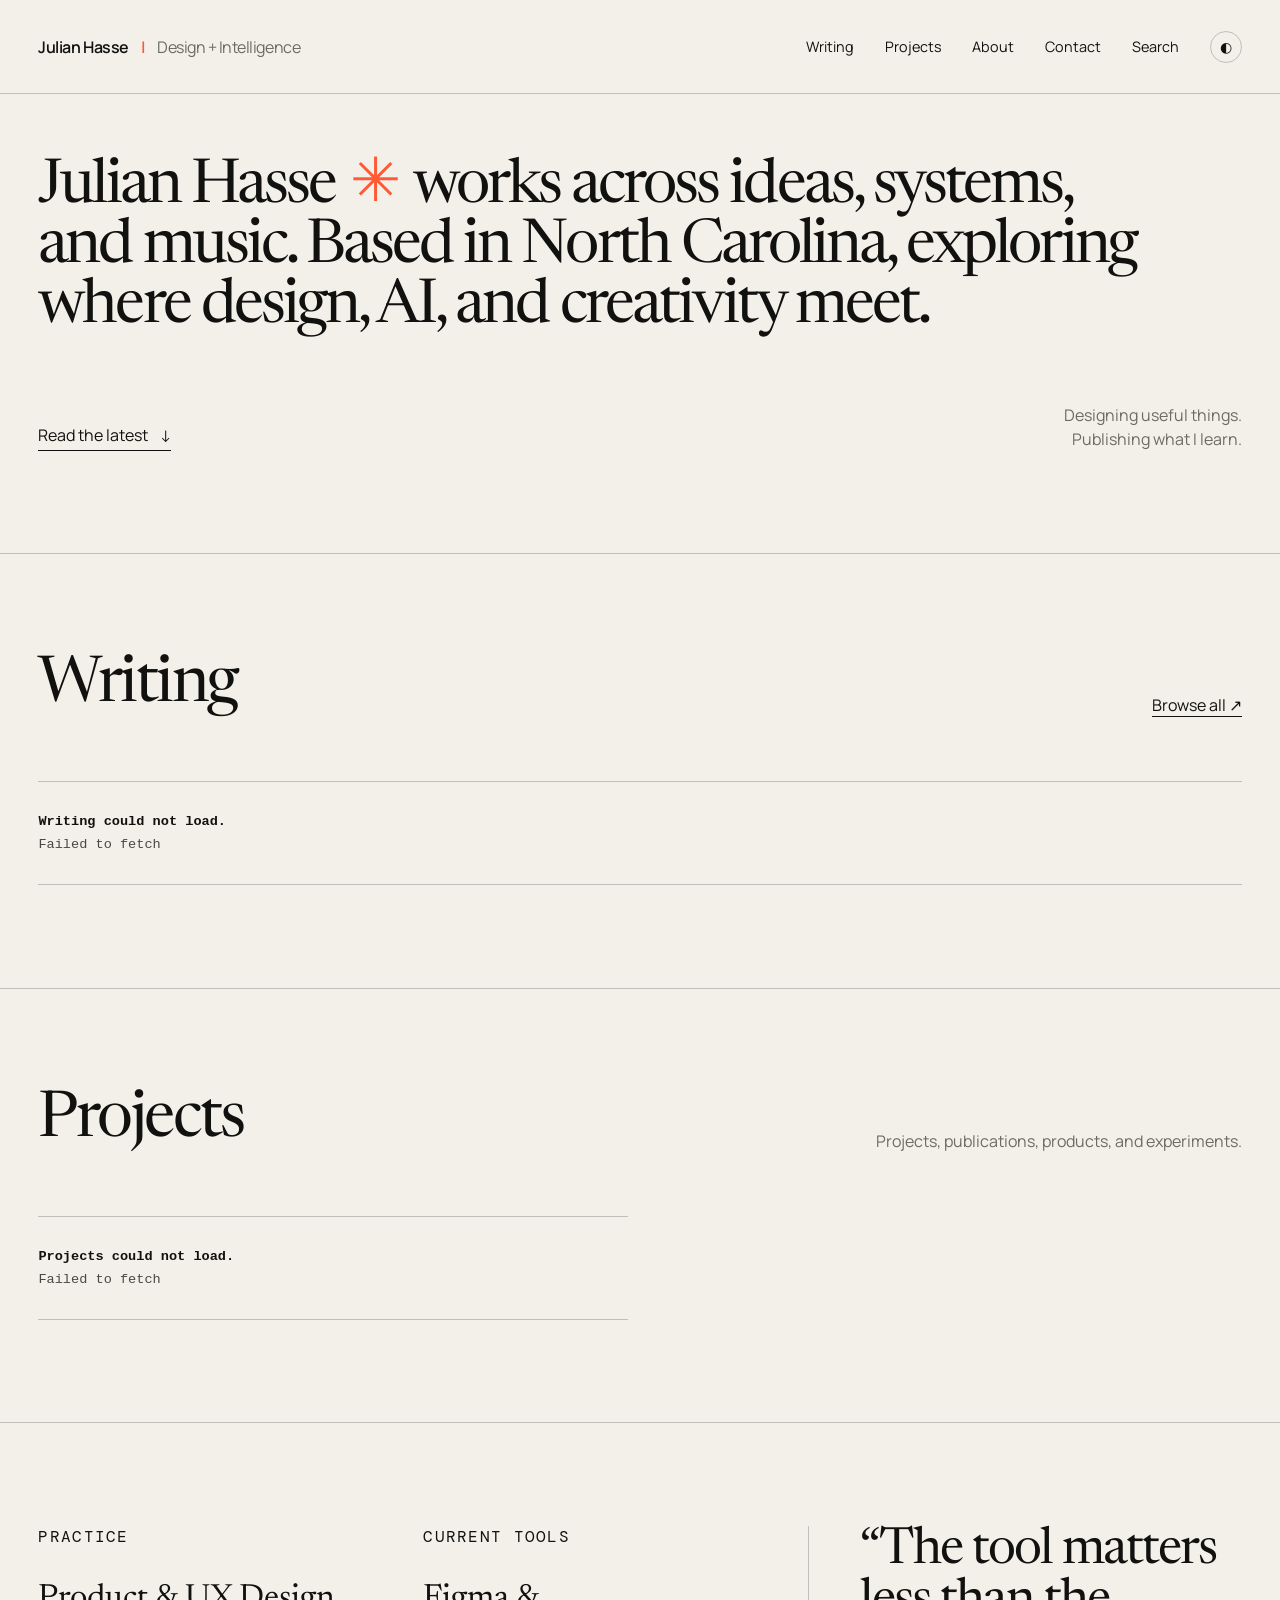
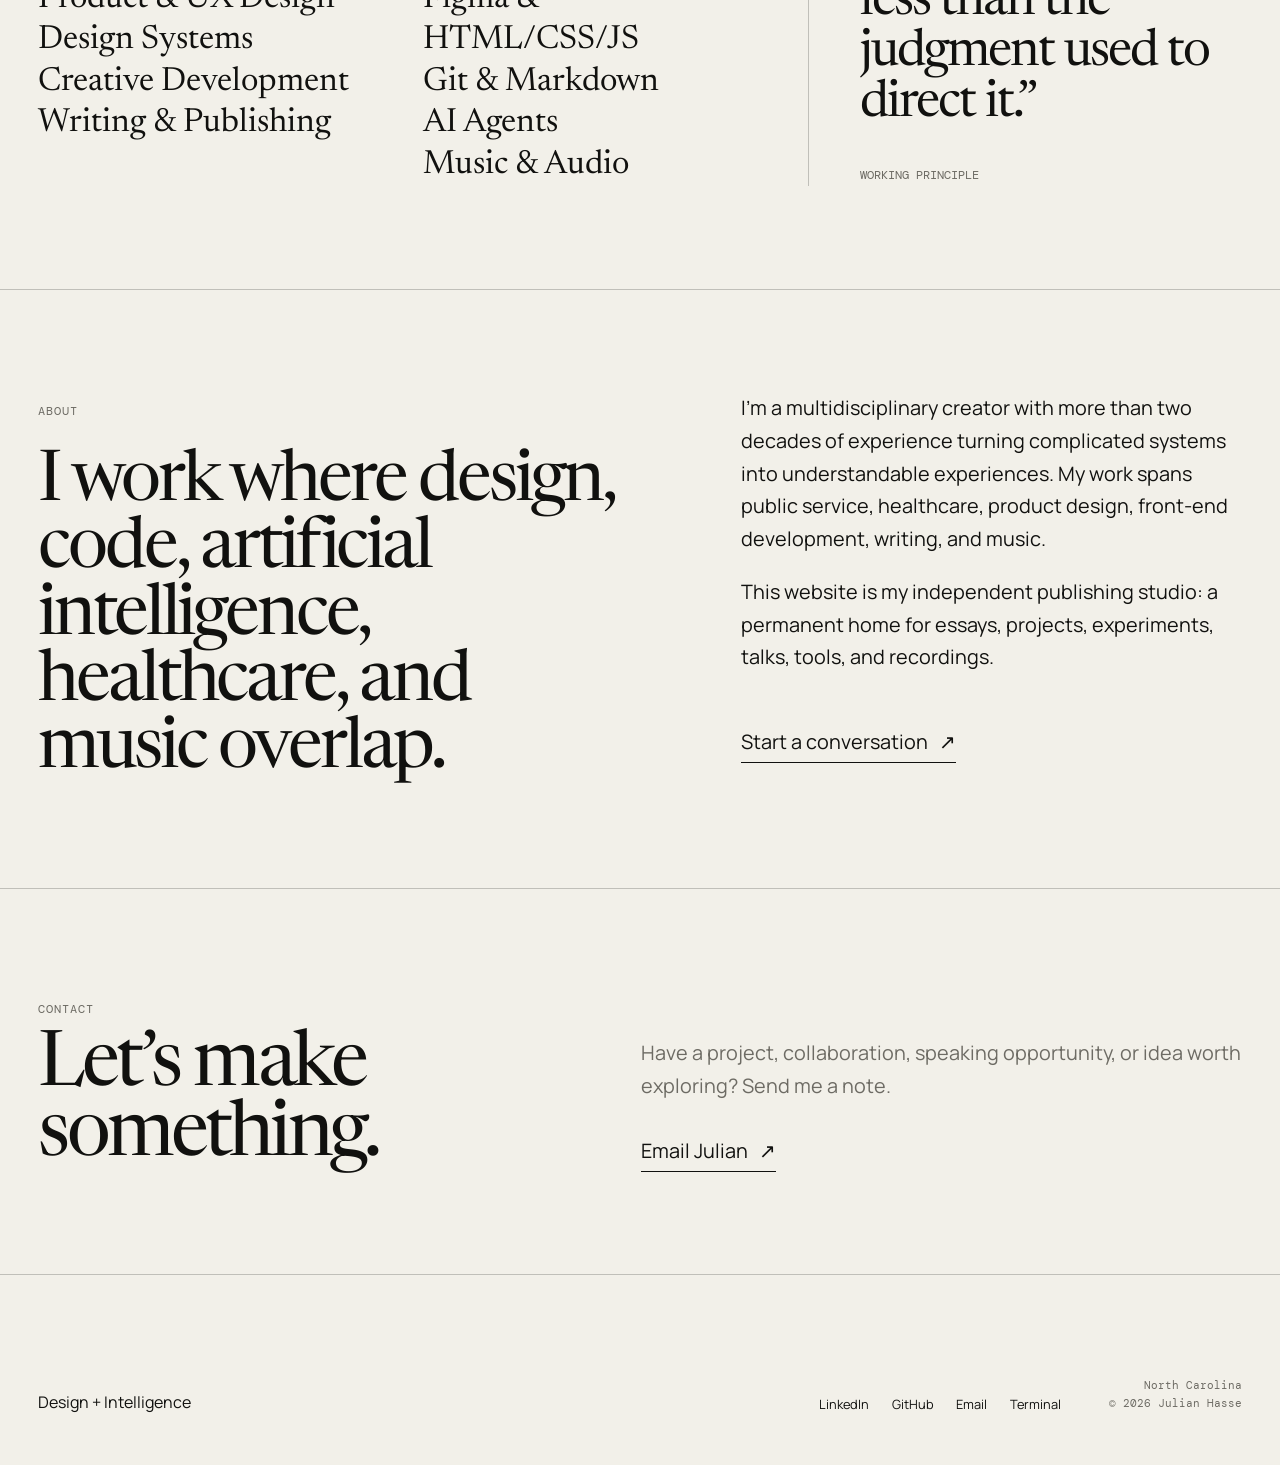
==== commit 8567e453: "Editorial OS improved" ====
--- a/index.html
+++ b/index.html
@@ -117,9 +117,7 @@
     </section>
   </main>
   <footer class="site-footer shell section-pad section-rule">
-    <div class="footer-brand">Julian Hasse <span aria-hidden="true" style="color:#ff5a36" ;>&nbsp;|&nbsp; </span> Design
-      +
-      Intelligence</div>
+    <div class="footer-brand">Design + Intelligence</div>
     <div class=" footer-links">
       <a href="https://www.linkedin.com/in/julianhasse" rel="noreferrer" target="_blank">LinkedIn</a>
       <a href="https://github.com/julianhasse" rel="noreferrer" target="_blank">GitHub</a>
